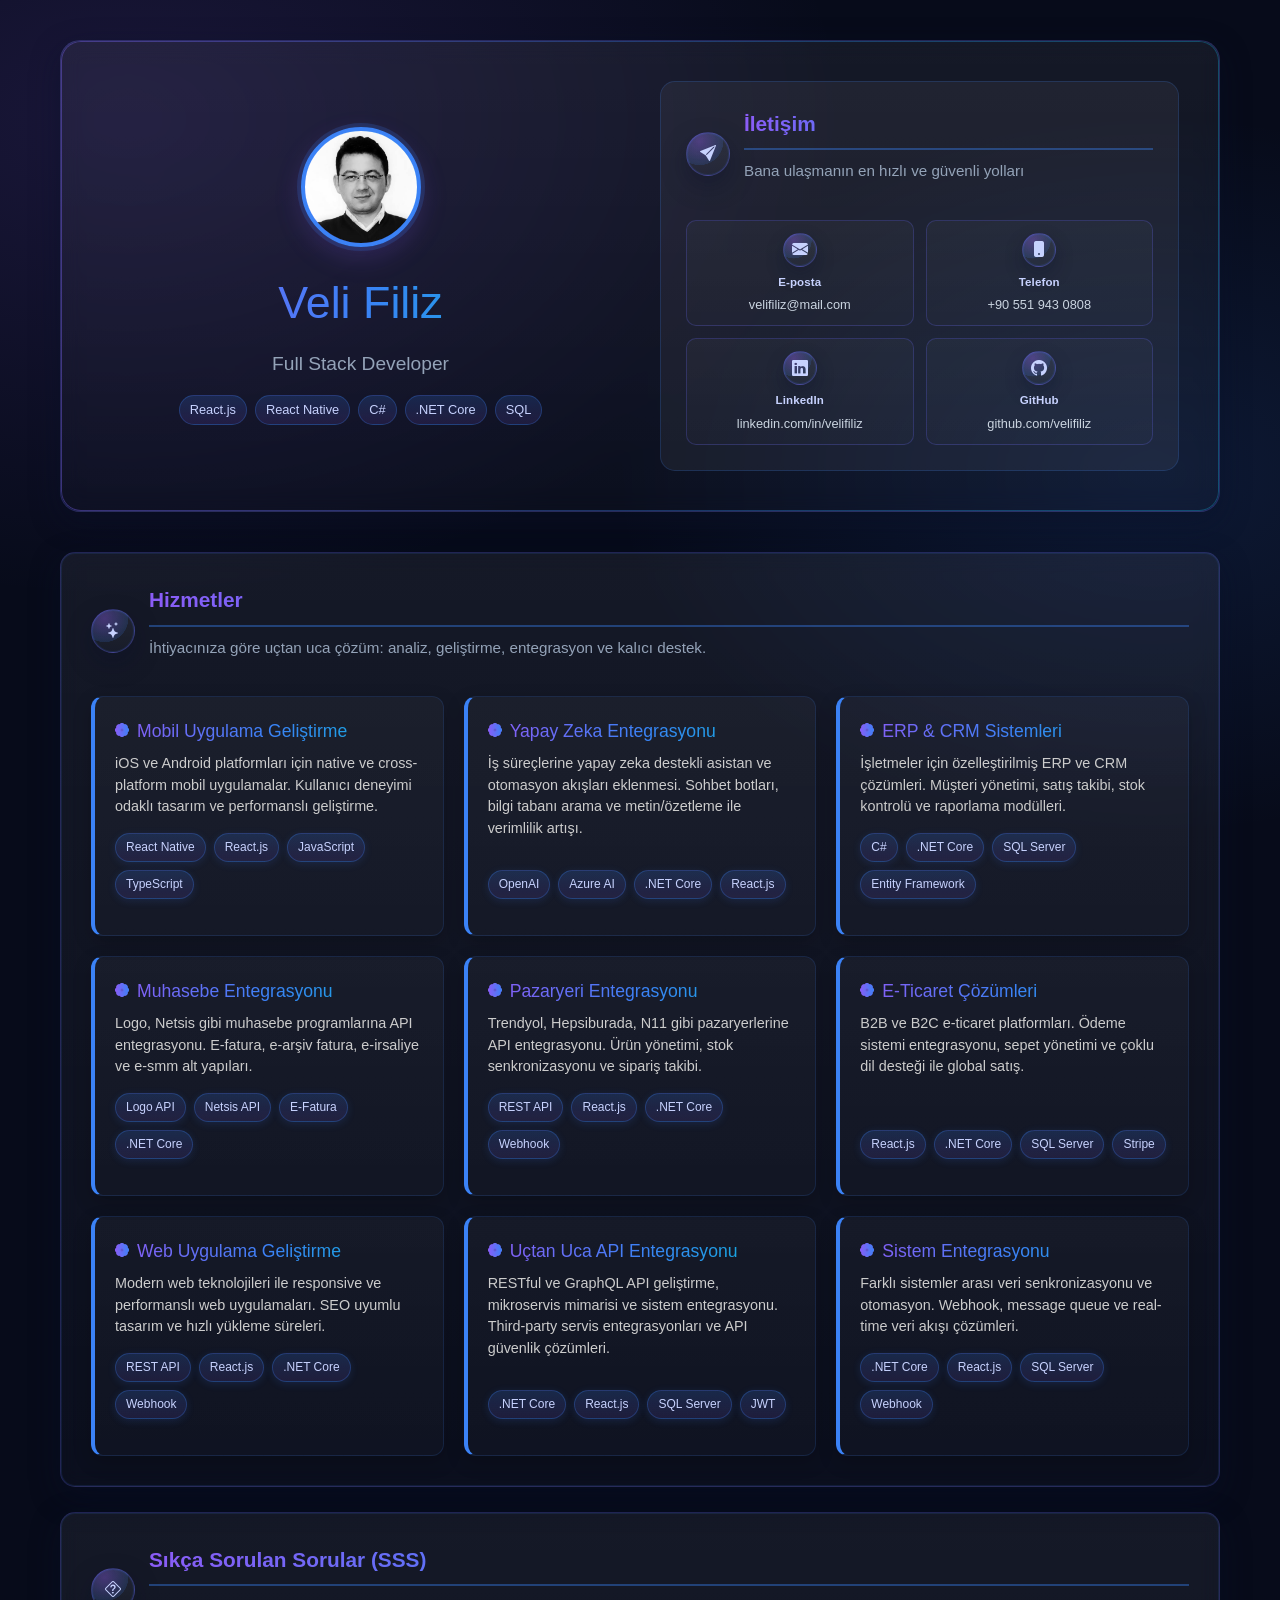
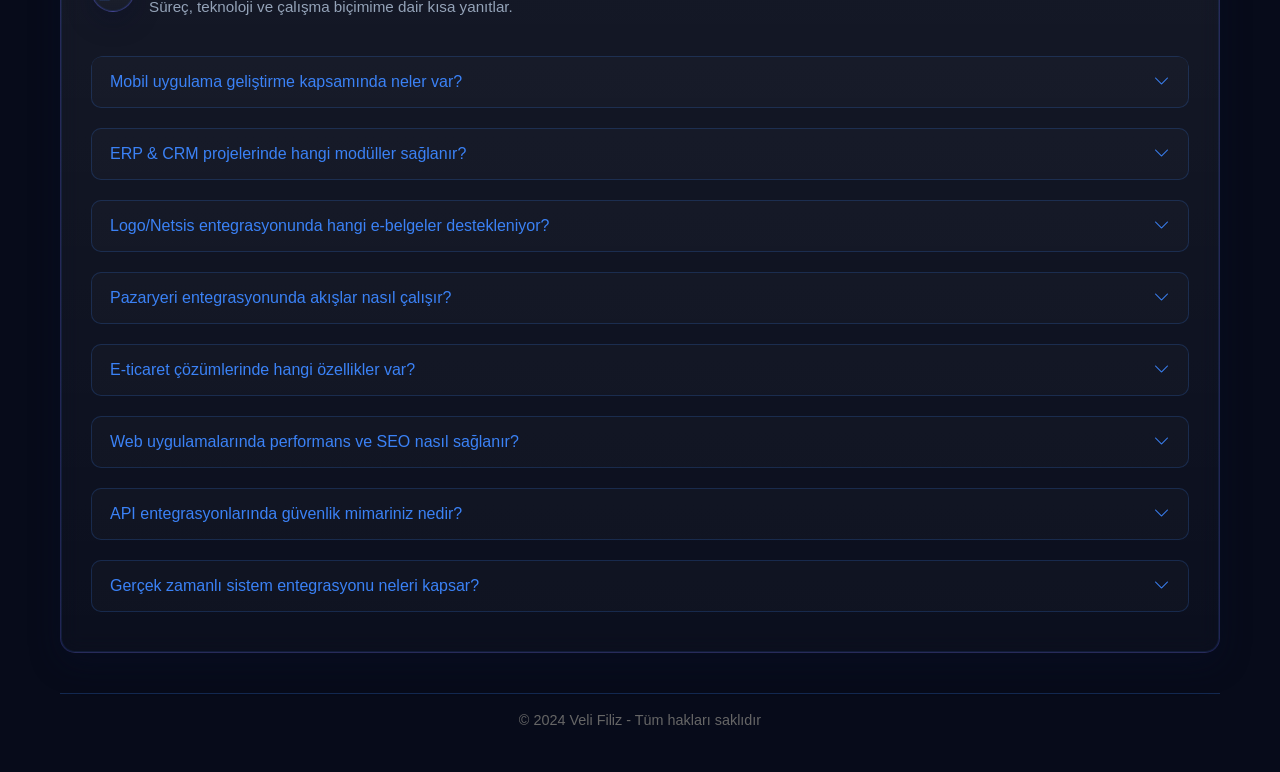
==== index.html @ b6e2bf74 "last_edit11" ====
<!DOCTYPE html>
<html lang="tr">

<head>
    <meta charset="UTF-8">
    <meta name="viewport" content="width=device-width, initial-scale=1.0">

    <!-- SEO Meta Etiketleri -->
    <title>Veli Filiz - Full Stack Developer | React.js, React Native, C#, .NET Core Uzmanı</title>
    <meta name="description"
        content="Veli Filiz - Full Stack Developer. React.js, React Native, C#, .NET Core, SQL uzmanı. Mobil uygulama, ERP/CRM sistemleri, e-ticaret ve API entegrasyonu hizmetleri. İstanbul'da profesyonel yazılım geliştirme.">
    <meta name="keywords"
        content="Full Stack Developer, React.js, React Native, C#, .NET Core, SQL, mobil uygulama geliştirme, mobil uygulama geliştirme fiyatları, iOS Android uygulama, ERP sistemleri, CRM sistemleri, e-ticaret çözümleri, B2B e-ticaret, B2C e-ticaret, API entegrasyonu, REST API geliştirme, GraphQL, mikroservis mimarisi, Entity Framework Core, SQL Server, Stripe ödeme entegrasyonu, Logo entegrasyonu, Netsis entegrasyonu, pazaryeri entegrasyonu, Trendyol entegrasyonu, Hepsiburada entegrasyonu, N11 entegrasyonu, React danışman, React geliştirici, React Native geliştirici, .NET Core geliştirici, C# yazılım geliştirme, freelance yazılımcı, yazılım uzmanı, İstanbul yazılım geliştirici, Türkiye">
    <meta name="author" content="Veli Filiz">
    <meta name="robots" content="index, follow">
    <meta name="language" content="Turkish">
    <meta name="revisit-after" content="7 days">

    <!-- Open Graph Meta Etiketleri -->
    <meta property="og:title"
        content="Veli Filiz - Full Stack Developer | React.js, React Native, C#, .NET Core Uzmanı">
    <meta property="og:description"
        content="React.js, React Native, C#, .NET Core ve SQL uzmanı Full Stack Developer. Mobil uygulama, ERP/CRM sistemleri ve e-ticaret çözümleri.">
    <meta property="og:type" content="website">
    <meta property="og:url" content="https://velifiliz.github.io">
    <meta property="og:image" content="https://velifiliz.github.io/1709276050820.jpeg">
    <meta property="og:site_name" content="Veli Filiz - Full Stack Developer">
    <meta property="og:locale" content="tr_TR">

    <!-- Twitter Card Meta Etiketleri -->
    <meta name="twitter:card" content="summary_large_image">
    <meta name="twitter:title" content="Veli Filiz - Full Stack Developer">
    <meta name="twitter:description"
        content="React.js, React Native, C#, .NET Core uzmanı. Mobil uygulama ve web geliştirme hizmetleri.">
    <meta name="twitter:image" content="https://velifiliz.github.io/1709276050820.jpeg">

    <!-- Canonical URL -->
    <link rel="canonical" href="https://velifiliz.github.io">
    <!-- Hreflang -->
    <link rel="alternate" hreflang="tr-TR" href="https://velifiliz.github.io/">
    <link rel="alternate" hreflang="x-default" href="https://velifiliz.github.io/">
    <!-- Yerel SEO Meta -->
    <meta name="geo.region" content="TR-34">
    <meta name="geo.placename" content="İstanbul">
    <meta name="geo.position" content="41.0082;28.9784">
    <meta name="ICBM" content="41.0082, 28.9784">

    <!-- Favicon -->
    <link rel="icon" type="image/x-icon" href="favicon.ico">
    <link rel="apple-touch-icon" sizes="180x180" href="apple-touch-icon.png">

    <!-- Preconnect for Performance -->
    <link rel="preconnect" href="https://cdn.jsdelivr.net">
    <link rel="dns-prefetch" href="https://cdn.jsdelivr.net">

    <!-- PWA Manifest -->
    <link rel="manifest" href="manifest.json">
    <meta name="theme-color" content="#3b82f6">

    <!-- Bootstrap Icons CDN -->
    <link rel="stylesheet" href="https://cdn.jsdelivr.net/npm/bootstrap-icons@1.11.3/font/bootstrap-icons.min.css">
    <!-- Custom CSS -->
    <link rel="stylesheet" href="styles.css">

    <!-- Structured Data / Schema Markup -->
    <script type="application/ld+json">
    {
        "@context": "https://schema.org",
        "@type": "Person",
        "name": "Veli Filiz",
        "jobTitle": "Full Stack Developer",
        "description": "React.js, React Native, C#, .NET Core ve SQL uzmanı Full Stack Developer",
        "url": "https://velifiliz.github.io",
        "image": "https://velifiliz.github.io/1709276050820.jpeg",
        "email": "velifiliz@mail.com",
        "telephone": "+905519430808",
        "address": {
            "@type": "PostalAddress",
            "addressCountry": "TR",
            "addressLocality": "İstanbul"
        },
        "sameAs": [
            "https://linkedin.com/in/velifiliz",
            "https://github.com/velifiliz"
        ],
        "knowsAbout": [
            "React.js",
            "React Native", 
            "C#",
            ".NET Core",
            "SQL",
            "Mobil Uygulama Geliştirme",
            "ERP Sistemleri",
            "CRM Sistemleri",
            "E-ticaret",
            "API Entegrasyonu"
        ],
        "worksFor": {
            "@type": "Organization",
            "name": "Freelance Full Stack Developer"
        },
        "serviceType": [
            "Mobil Uygulama Geliştirme",
            "ERP & CRM Sistemleri", 
            "E-ticaret Çözümleri",
            "API Entegrasyonu",
            "Web Uygulama Geliştirme"
        ]
    }
    </script>

    <script type="application/ld+json">
    {
        "@context": "https://schema.org",
        "@type": "OfferCatalog",
        "name": "Yazılım Geliştirme Hizmetleri",
        "itemListElement": [
            {
                "@type": "Offer",
                "itemOffered": {
                    "@type": "Service",
                    "name": "Mobil Uygulama Geliştirme",
                    "serviceType": "React Native iOS/Android",
                    "areaServed": "TR"
                }
            },
            {
                "@type": "Offer",
                "itemOffered": {
                    "@type": "Service",
                    "name": "ERP & CRM Sistemleri",
                    "serviceType": "C#, .NET Core, SQL Server, Entity Framework",
                    "areaServed": "TR"
                }
            },
            {
                "@type": "Offer",
                "itemOffered": {
                    "@type": "Service",
                    "name": "Muhasebe Programları Entegrasyonu",
                    "serviceType": "Logo, Netsis, e-Fatura/e-Arşiv/e-İrsaliye",
                    "areaServed": "TR"
                }
            },
            {
                "@type": "Offer",
                "itemOffered": {
                    "@type": "Service",
                    "name": "Pazaryeri Entegrasyonu",
                    "serviceType": "Trendyol, Hepsiburada, N11 sipariş/stok/ürün",
                    "areaServed": "TR"
                }
            },
            {
                "@type": "Offer",
                "itemOffered": {
                    "@type": "Service",
                    "name": "E-Ticaret Çözümleri",
                    "serviceType": "B2B/B2C, Stripe ödeme, çoklu dil",
                    "areaServed": "TR"
                }
            },
            {
                "@type": "Offer",
                "itemOffered": {
                    "@type": "Service",
                    "name": "Web Uygulama Geliştirme",
                    "serviceType": "React.js, SEO uyumlu, performans odaklı",
                    "areaServed": "TR"
                }
            },
            {
                "@type": "Offer",
                "itemOffered": {
                    "@type": "Service",
                    "name": "Uçtan Uca API Entegrasyonu",
                    "serviceType": "REST/GraphQL, JWT, mikroservis",
                    "areaServed": "TR"
                }
            },
            {
                "@type": "Offer",
                "itemOffered": {
                    "@type": "Service",
                    "name": "Sistem Entegrasyonu",
                    "serviceType": "Webhook, message queue, real-time",
                    "areaServed": "TR"
                }
            }
        ]
    }
    </script>

    <script type="application/ld+json">
    {
        "@context": "https://schema.org",
        "@type": "Service",
        "name": "Full Stack Development Services",
        "provider": {
            "@type": "Person",
            "name": "Veli Filiz"
        },
        "description": "React.js, React Native, C#, .NET Core ile mobil uygulama, web uygulama, ERP/CRM sistemleri ve e-ticaret çözümleri geliştirme hizmetleri",
        "areaServed": "TR",
        "serviceType": [
            "Mobil Uygulama Geliştirme",
            "ERP & CRM Sistemleri",
            "E-ticaret Çözümleri", 
            "API Entegrasyonu",
            "Web Uygulama Geliştirme"
        ]
    }
    </script>

    <script type="application/ld+json">
    {
        "@context": "https://schema.org",
        "@type": "FAQPage",
        "mainEntity": [
            {
                "@type": "Question",
                "name": "Mobil uygulama geliştirme kapsamında neler var?",
                "acceptedAnswer": {"@type": "Answer","text": "Keşif ve kullanıcı akışları, React Native ile iOS/Android geliştirme, test ve mağaza yayını, push bildirim ve offline destek, analitik ve hata izleme dahildir."}
            },
            {"@type": "Question","name": "ERP & CRM projelerinde hangi modüller sağlanır?","acceptedAnswer": {"@type": "Answer","text": "Müşteri, satış, stok, yetkilendirme ve raporlama modülleri .NET Core, C# ve SQL Server ile kurulur; mevcut veriler güvenle taşınır."}},
            {"@type": "Question","name": "Logo/Netsis entegrasyonunda hangi e-belge süreçleri desteklenir?","acceptedAnswer": {"@type": "Answer","text": "e-Fatura, e-Arşiv, e-İrsaliye ve e-SMM akışları tek/çift yönlü senkronize edilir; loglama ve hata yönetimi uygulanır."}},
            {"@type": "Question","name": "Pazaryeri entegrasyonunda akışlar nasıl çalışır?","acceptedAnswer": {"@type": "Answer","text": "Ürün, fiyat, stok ve sipariş senkronu kuruludur; webhook ve otomatik yeniden deneme ile kesintisiz akış sağlanır."}},
            {"@type": "Question","name": "E-ticaret çözümlerinde hangi özellikler sunuluyor?","acceptedAnswer": {"@type": "Answer","text": "B2B/B2C altyapı, Stripe ödeme, çoklu dil/para, kupon/sepet ve SEO uyumlu, ölçeklenebilir mimari sağlanır."}},
            {"@type": "Question","name": "Web uygulamalarında hız ve SEO nasıl optimize edilir?","acceptedAnswer": {"@type": "Answer","text": "Lazy loading, kod bölme, önbellekleme; Schema.org, hreflang, canonical ve erişilebilirlik (ARIA) uygulanır."}},
            {"@type": "Question","name": "API entegrasyonlarında güvenlik ve ölçeklenebilirlik nasıl sağlanır?","acceptedAnswer": {"@type": "Answer","text": "JWT/OAuth2, hız limitleri, versiyonlama, merkezi loglama/izleme ve mesaj kuyruğu ile güvenli, ölçeklenebilir mimari kurulur."}},
            {"@type": "Question","name": "Gerçek zamanlı sistem entegrasyonu neleri kapsar?","acceptedAnswer": {"@type": "Answer","text": "Webhook ve message queue ile olay tabanlı akış; idempotency, retry ve monitoring ile dayanıklılık sağlanır."}}
        ]
    }
    </script>

</head>

<body>
    <div class="container">
        <!-- Header - Profil ve İletişim Birleşik -->
        <header class="header" role="banner">
            <!-- Sol taraf - Profil -->
            <div class="profile-section">
                <div class="profile-img" aria-label="Veli Filiz profil fotoğrafı"></div>
                <h1>Veli Filiz</h1>
                <p class="subtitle"><span class="">Full Stack Developer</span></p>
                <div class="skills" aria-label="Teknolojiler">
                    <span class="skill-tag">React.js</span>
                    <span class="skill-tag">React Native</span>
                    <span class="skill-tag">C#</span>
                    <span class="skill-tag">.NET Core</span>
                    <span class="skill-tag">SQL</span>
                </div>
            </div>

            <!-- Sağ taraf - İletişim -->
            <div class="contact-section" id="iletisim">
                <div class="section-header">
                    <span class="section-icon" aria-hidden="true"><i class="bi bi-send-fill"></i></span>
                    <div class="section-text">
                        <h2 class="section-title">İletişim</h2>
                        <p class="section-subtitle">Bana ulaşmanın en hızlı ve güvenli yolları</p>
                    </div>
                </div>
                <div class="contact-grid">
                    <div class="contact-item">
                        <a href="mailto:velifiliz@mail.com" class="contact-link" aria-label="E-posta gönder">
                            <div class="contact-icon">
                                <i class="bi bi-envelope-fill" aria-hidden="true"></i>
                            </div>
                            <div class="contact-label">E-posta</div>
                            <div class="contact-value">velifiliz@mail.com</div>
                        </a>
                    </div>

                    <div class="contact-item">
                        <a href="tel:+905519430808" target="_blank" class="contact-link" aria-label="Telefon ara">
                            <div class="contact-icon">
                                <i class="bi bi-phone-fill" aria-hidden="true"></i>
                            </div>
                            <div class="contact-label">Telefon</div>
                            <div class="contact-value">+90 551 943 0808</div>
                        </a>
                    </div>

                    <div class="contact-item">
                        <a href="https://linkedin.com/in/velifiliz" target="_blank" rel="noopener noreferrer"
                            class="contact-link" aria-label="LinkedIn profili">
                            <div class="contact-icon">
                                <i class="bi bi-linkedin" aria-hidden="true"></i>
                            </div>
                            <div class="contact-label">LinkedIn</div>
                            <div class="contact-value">linkedin.com/in/velifiliz</div>
                        </a>
                    </div>

                    <div class="contact-item">
                        <a href="https://github.com/velifiliz" target="_blank" rel="noopener noreferrer"
                            class="contact-link" aria-label="GitHub profili">
                            <div class="contact-icon">
                                <i class="bi bi-github" aria-hidden="true"></i>
                            </div>
                            <div class="contact-label">GitHub</div>
                            <div class="contact-value">github.com/velifiliz</div>
                        </a>
                    </div>
                </div>
            </div>
        </header>

        <!-- Hizmetler -->
        <main class="projects-section" role="main">
            <div class="section-header">
                <span class="section-icon" aria-hidden="true"><i class="bi bi-stars"></i></span>
                <div class="section-text">
                    <h2 class="section-title">Hizmetler</h2>
                    <p class="section-subtitle">İhtiyacınıza göre uçtan uca çözüm: analiz, geliştirme, entegrasyon ve
                        kalıcı destek.</p>
                </div>
            </div>
            <div class="projects-grid">
                <article class="project-card" id="mobil-uygulama">
                    <h3 class="project-title">Mobil Uygulama Geliştirme</h3>
                    <p class="project-description">
                        iOS ve Android platformları için native ve cross-platform mobil uygulamalar.
                        Kullanıcı deneyimi odaklı tasarım ve performanslı geliştirme.
                    </p>
                    <div class="project-tech">
                        <span class="tech-tag">React Native</span>
                        <span class="tech-tag">React.js</span>
                        <span class="tech-tag">JavaScript</span>
                        <span class="tech-tag">TypeScript</span>
                    </div>
                </article>

                <article class="project-card" id="yapay-zeka-chatbot">
                    <h3 class="project-title">Yapay Zeka Entegrasyonu</h3>
                    <p class="project-description">
                        İş süreçlerine yapay zeka destekli asistan ve otomasyon akışları eklenmesi. Sohbet botları,
                        bilgi tabanı arama ve metin/özetleme ile verimlilik artışı.
                    </p>
                    <div class="project-tech">
                        <span class="tech-tag">OpenAI</span>
                        <span class="tech-tag">Azure AI</span>
                        <span class="tech-tag">.NET Core</span>
                        <span class="tech-tag">React.js</span>
                    </div>
                </article>

                <article class="project-card" id="erp-crm">
                    <h3 class="project-title">ERP & CRM Sistemleri</h3>
                    <p class="project-description">
                        İşletmeler için özelleştirilmiş ERP ve CRM çözümleri.
                        Müşteri yönetimi, satış takibi, stok kontrolü ve raporlama modülleri.
                    </p>
                    <div class="project-tech">
                        <span class="tech-tag">C#</span>
                        <span class="tech-tag">.NET Core</span>
                        <span class="tech-tag">SQL Server</span>
                        <span class="tech-tag">Entity Framework</span>
                    </div>
                </article>

                <article class="project-card" id="muhasebe-entegrasyon">
                    <h3 class="project-title">Muhasebe Entegrasyonu</h3>
                    <p class="project-description">
                        Logo, Netsis gibi muhasebe programlarına API entegrasyonu.
                        E-fatura, e-arşiv fatura, e-irsaliye ve e-smm alt yapıları.
                    </p>
                    <div class="project-tech">
                        <span class="tech-tag">Logo API</span>
                        <span class="tech-tag">Netsis API</span>
                        <span class="tech-tag">E-Fatura</span>
                        <span class="tech-tag">.NET Core</span>
                    </div>
                </article>

                <article class="project-card" id="pazaryeri-entegrasyon">
                    <h3 class="project-title">Pazaryeri Entegrasyonu</h3>
                    <p class="project-description">
                        Trendyol, Hepsiburada, N11 gibi pazaryerlerine API entegrasyonu.
                        Ürün yönetimi, stok senkronizasyonu ve sipariş takibi.
                    </p>
                    <div class="project-tech">
                        <span class="tech-tag">REST API</span>
                        <span class="tech-tag">React.js</span>
                        <span class="tech-tag">.NET Core</span>
                        <span class="tech-tag">Webhook</span>
                    </div>
                </article>

                <article class="project-card" id="e-ticaret">
                    <h3 class="project-title">E-Ticaret Çözümleri</h3>
                    <p class="project-description">
                        B2B ve B2C e-ticaret platformları. Ödeme sistemi entegrasyonu,
                        sepet yönetimi ve çoklu dil desteği ile global satış.
                    </p>
                    <div class="project-tech">
                        <span class="tech-tag">React.js</span>
                        <span class="tech-tag">.NET Core</span>
                        <span class="tech-tag">SQL Server</span>
                        <span class="tech-tag">Stripe</span>
                    </div>
                </article>

                <article class="project-card" id="web-uygulama">
                    <h3 class="project-title">Web Uygulama Geliştirme</h3>
                    <p class="project-description">
                        Modern web teknolojileri ile responsive ve performanslı web uygulamaları.
                        SEO uyumlu tasarım ve hızlı yükleme süreleri.
                    </p>
                    <div class="project-tech">
                        <span class="tech-tag">REST API</span>
                        <span class="tech-tag">React.js</span>
                        <span class="tech-tag">.NET Core</span>
                        <span class="tech-tag">Webhook</span>
                    </div>
                </article>

                <article class="project-card" id="api-entegrasyon">
                    <h3 class="project-title">Uçtan Uca API Entegrasyonu</h3>
                    <p class="project-description">
                        RESTful ve GraphQL API geliştirme, mikroservis mimarisi ve sistem entegrasyonu.
                        Third-party servis entegrasyonları ve API güvenlik çözümleri.
                    </p>
                    <div class="project-tech">
                        <span class="tech-tag">.NET Core</span>
                        <span class="tech-tag">React.js</span>
                        <span class="tech-tag">SQL Server</span>
                        <span class="tech-tag">JWT</span>
                    </div>
                </article>

                <article class="project-card" id="sistem-entegrasyon">
                    <h3 class="project-title">Sistem Entegrasyonu</h3>
                    <p class="project-description">
                        Farklı sistemler arası veri senkronizasyonu ve otomasyon.
                        Webhook, message queue ve real-time veri akışı çözümleri.
                    </p>
                    <div class="project-tech">
                        <span class="tech-tag">.NET Core</span>
                        <span class="tech-tag">React.js</span>
                        <span class="tech-tag">SQL Server</span>
                        <span class="tech-tag">Webhook</span>
                    </div>
                </article>
            </div>
        </main>

        <!-- SSS Bölümü (SEO için içerik zenginleştirme) -->
        <section class="projects-section" aria-labelledby="sss-baslik" style="margin-top: 25px;">
            <div class="section-header">
                <span class="section-icon" aria-hidden="true"><i class="bi bi-question-diamond"></i></span>
                <div class="section-text">
                    <h2 id="sss-baslik" class="section-title">Sıkça Sorulan Sorular (SSS)</h2>
                    <p class="section-subtitle">Süreç, teknoloji ve çalışma biçimime dair kısa yanıtlar.</p>
                </div>
            </div>
            <div class="accordion">
                <div class="accordion-item">
                    <button class="accordion-header" aria-expanded="false">
                        <span>Mobil uygulama geliştirme kapsamında neler var?</span>
                        <i class="bi bi-chevron-down accordion-icon"></i>
                    </button>
                    <div class="accordion-content">
                        <p>Keşif, kullanıcı akışları ve ekran taslakları; React Native ile iOS/Android geliştirme; test
                            ve mağaza yayını (App Store/Google Play) desteği; push bildirim, offline senaryolar,
                            analitik ve hata izleme dahildir. Ortalama süre 4-12 haftadır.</p>
                        <ul>
                            <li>Push bildirim (FCM/APNS) ve derin link</li>
                            <li>Offline cache ve yeniden deneme</li>
                            <li>Crash ve analitik entegrasyonu</li>
                            <li>CI ile test ve sürümleme</li>
                        </ul>
                    </div>
                </div>
                <div class="accordion-item">
                    <button class="accordion-header" aria-expanded="false">
                        <span>ERP & CRM projelerinde hangi modüller sağlanır?</span>
                        <i class="bi bi-chevron-down accordion-icon"></i>
                    </button>
                    <div class="accordion-content">
                        <p>Müşteri, satış, stok, yetkilendirme ve raporlama modülleri .NET Core, C# ve SQL Server ile
                            kurulur; Entity Framework ile güvenli veri modeli oluşturulur.</p>
                        <ul>
                            <li>Rol tabanlı yetkilendirme</li>
                            <li>Excel/SQL veri migrasyonu</li>
                            <li>Özel raporlar ve dashboard</li>
                        </ul>
                    </div>
                </div>
                <div class="accordion-item">
                    <button class="accordion-header" aria-expanded="false">
                        <span>Logo/Netsis entegrasyonunda hangi e-belgeler destekleniyor?</span>
                        <i class="bi bi-chevron-down accordion-icon"></i>
                    </button>
                    <div class="accordion-content">
                        <p>e-Fatura, e-Arşiv, e-İrsaliye, e-SMM akışları tek/çift yönlü senkronize edilir; hata yönetimi
                            ve loglama ile güvenli entegrasyon sağlanır.</p>
                        <ul>
                            <li>Veri eşleştirme ve doğrulama</li>
                            <li>İkili yönlü senkronizasyon</li>
                            <li>Hata loglama ve uyarılar</li>
                        </ul>
                    </div>
                </div>
                <div class="accordion-item">
                    <button class="accordion-header" aria-expanded="false">
                        <span>Pazaryeri entegrasyonunda akışlar nasıl çalışır?</span>
                        <i class="bi bi-chevron-down accordion-icon"></i>
                    </button>
                    <div class="accordion-content">
                        <p>Trendyol, Hepsiburada, N11 için ürün, fiyat, stok ve sipariş akışları webhook ve otomatik
                            yeniden deneme ile kesintisiz işler.</p>
                        <ul>
                            <li>Ürün/fiyat/stok senkronu</li>
                            <li>Sipariş ve iade yönetimi</li>
                            <li>Hata yönetimi ve retry stratejileri</li>
                        </ul>
                    </div>
                </div>
                <div class="accordion-item">
                    <button class="accordion-header" aria-expanded="false">
                        <span>E-ticaret çözümlerinde hangi özellikler var?</span>
                        <i class="bi bi-chevron-down accordion-icon"></i>
                    </button>
                    <div class="accordion-content">
                        <p>B2B/B2C altyapı, Stripe ödeme, çoklu dil/para, kupon/sepet ve SEO uyumlu, hızlı ve
                            ölçeklenebilir mimari.</p>
                        <ul>
                            <li>Çoklu dil ve çoklu para birimi</li>
                            <li>Kupon, kampanya, sepet kuralları</li>
                            <li>Core Web Vitals odaklı hız</li>
                        </ul>
                    </div>
                </div>
                <div class="accordion-item">
                    <button class="accordion-header" aria-expanded="false">
                        <span>Web uygulamalarında performans ve SEO nasıl sağlanır?</span>
                        <i class="bi bi-chevron-down accordion-icon"></i>
                    </button>
                    <div class="accordion-content">
                        <p>Lazy loading, kod bölme, önbellekleme; Schema.org ve erişilebilirlik (ARIA) ile güçlü teknik
                            SEO uygulanır.</p>
                        <ul>
                            <li>Önbellek ve CDN stratejileri</li>
                            <li>Schema, hreflang, canonical</li>
                            <li>Erişilebilirlik ve semantik HTML</li>
                        </ul>
                    </div>
                </div>
                <div class="accordion-item">
                    <button class="accordion-header" aria-expanded="false">
                        <span>API entegrasyonlarında güvenlik mimariniz nedir?</span>
                        <i class="bi bi-chevron-down accordion-icon"></i>
                    </button>
                    <div class="accordion-content">
                        <p>JWT/OAuth2, hız limitleri, sürümleme, merkezi izleme ve loglama ile güvenli/ölçeklenebilir
                            API'ler geliştirilir.</p>
                        <ul>
                            <li>JWT, OAuth2, anahtar yönetimi</li>
                            <li>Rate limit ve throttling</li>
                            <li>Versiyonlama ve sözleşme testleri</li>
                        </ul>
                    </div>
                </div>
                <div class="accordion-item">
                    <button class="accordion-header" aria-expanded="false">
                        <span>Gerçek zamanlı sistem entegrasyonu neleri kapsar?</span>
                        <i class="bi bi-chevron-down accordion-icon"></i>
                    </button>
                    <div class="accordion-content">
                        <p>Webhook ve message queue ile olay tabanlı akış; idempotency, retry ve monitoring ile
                            dayanıklılık sağlanır.</p>
                        <ul>
                            <li>Webhook imzalama ve doğrulama</li>
                            <li>Mesaj kuyruğu ve tekrar deneme</li>
                            <li>Alarm ve merkezi izleme</li>
                        </ul>
                    </div>
                </div>
            </div>
        </section>

        <!-- Footer -->
        <footer class="footer" role="contentinfo">
            <p>© 2024 Veli Filiz - Tüm hakları saklıdır</p>
        </footer>
    </div>



    <!-- Google Analytics veya Google Tag Manager kodu buraya eklenebilir -->
    <script>
        // Sayfa yükleme performansını artırmak için lazy loading
        document.addEventListener('DOMContentLoaded', function () {
            // Resimler için lazy loading
            const images = document.querySelectorAll('img');
            if ('IntersectionObserver' in window) {
                const imageObserver = new IntersectionObserver((entries, observer) => {
                    entries.forEach(entry => {
                        if (entry.isIntersecting) {
                            const img = entry.target;
                            img.src = img.dataset.src;
                            img.classList.remove('lazy');
                            imageObserver.unobserve(img);
                        }
                    });
                });

                images.forEach(img => imageObserver.observe(img));
            }
        });
    </script>
    <script>
        // Accordion aç/kapa
        document.addEventListener('click', function (e) {
            const header = e.target.closest('.accordion-header');
            if (!header) return;
            const item = header.parentElement;
            item.classList.toggle('active');
            const expanded = item.classList.contains('active');
            header.setAttribute('aria-expanded', expanded ? 'true' : 'false');
        });
    </script>
</body>

</html>
---- styles.css ----
* {
    margin: 0;
    padding: 0;
    box-sizing: border-box;
}

body {
    font-family: 'Segoe UI', Tahoma, Geneva, Verdana, sans-serif;
    line-height: 1.6;
    color: #ffffff;
    background: #000000;
    min-height: 100vh;
}

.container {
    max-width: 1200px;
    margin: 0 auto;
    padding: 40px 20px;
    min-height: 100vh;
    display: flex;
    flex-direction: column;
    justify-content: center;
}

/* Header Bölümü - Profil ve İletişim Birleşik */
.header {
    margin-bottom: 40px;
    padding: 40px;
    background: linear-gradient(135deg, rgba(59, 130, 246, 0.15), rgba(37, 99, 235, 0.15));
    border-radius: 20px;
    border: 1px solid rgba(59, 130, 246, 0.3);
    display: grid;
    grid-template-columns: 1fr 1fr;
    gap: 40px;
    align-items: center;
}

/* Sol taraf - Profil */
.profile-section {
    text-align: center;
}

.profile-img {
    width: 120px;
    height: 120px;
    border-radius: 50%;
    border: 4px solid #3b82f6;
    margin: 0 auto 20px;
    background-image: url('1709276050820.jpeg');
    background-size: cover;
    background-position: center;
    background-repeat: no-repeat;
    display: flex;
    align-items: center;
    justify-content: center;
    position: relative;
    overflow: hidden;
}

.profile-img::before {
    content: '';
    position: absolute;
    top: 0;
    left: 0;
    right: 0;
    bottom: 0;
    background: linear-gradient(45deg, rgba(59, 130, 246, 0.3), rgba(37, 99, 235, 0.3));
    opacity: 0;
    transition: opacity 0.3s ease;
}

.profile-img:hover::before {
    opacity: 1;
}

h1 {
    font-size: 2.8rem;
    margin-bottom: 10px;
    color: #3b82f6;
    font-weight: 300;
}

.subtitle {
    font-size: 1.2rem;
    color: #666;
    margin-bottom: 15px;
}

.skills {
    display: flex;
    flex-wrap: wrap;
    gap: 8px;
    justify-content: center;
    margin-top: 6px;
}

/* Rol rozeti */
.role-badge {
    display: inline-flex;
    align-items: center;
    gap: 6px;
    padding: 6px 10px;
    border-radius: 999px;
    font-size: 0.9rem;
    color: #e0e7ff;
    background: radial-gradient(80% 80% at 30% 20%, rgba(139, 92, 246, .35), rgba(59, 130, 246, .15) 70%, transparent 71%), linear-gradient(180deg, rgba(255, 255, 255, .06), rgba(255, 255, 255, .02));
    border: 1px solid rgba(99, 102, 241, .35);
    box-shadow: 0 8px 22px rgba(8, 15, 40, 0.28), 0 0 0 1px rgba(59, 130, 246, .12) inset;
}

/* Yetenek etiketleri */
.skill-tag {
    background: linear-gradient(180deg, rgba(59, 130, 246, 0.18), rgba(139, 92, 246, 0.12));
    color: #c7d2fe;
    border: 1px solid rgba(59, 130, 246, 0.28);
    padding: 4px 10px;
    border-radius: 999px;
    font-size: 0.8rem;
    transition: transform 0.2s ease, box-shadow 0.2s ease;
}

.skill-tag:hover {
    transform: translateY(-1px);
    box-shadow: 0 6px 14px rgba(59, 130, 246, 0.18);
}

/* Profil görseline hafif float animasyonu */
.profile-img {
    animation: floatY 6s ease-in-out infinite alternate;
}

@keyframes floatY {
    from {
        transform: translateY(0);
    }

    to {
        transform: translateY(-6px);
    }
}

/* Sağ taraf - İletişim */
.contact-section {
    background: rgba(255, 255, 255, 0.05);
    padding: 25px;
    border-radius: 15px;
    border: 1px solid rgba(59, 130, 246, 0.2);
}

.section-title {
    color: #3b82f6;
    font-size: 1.3rem;
    margin-bottom: 15px;
    padding-bottom: 8px;
    border-bottom: 2px solid rgba(59, 130, 246, 0.4);
    display: flex;
    align-items: center;
}

.section-title::before {
    content: '\F4BB';
    font-family: 'bootstrap-icons';
    margin-right: 8px;
    color: #2563eb;
}

/* Hizmetler alt-başlık açıklaması */
.section-subtitle {
    color: #94a3b8;
    margin-top: -6px;
    margin-bottom: 18px;
    font-size: 0.95rem;
}

/* Bölüm başlığı sarmalayıcı */
.section-header {
    display: grid;
    grid-template-columns: auto 1fr;
    gap: 14px;
    align-items: center;
    margin-bottom: 18px;
}

.section-icon {
    width: 44px;
    height: 44px;
    border-radius: 50%;
    display: inline-flex;
    align-items: center;
    justify-content: center;
    background: radial-gradient(80% 80% at 30% 20%, rgba(139, 92, 246, .35), rgba(59, 130, 246, .15) 70%, transparent 71%), linear-gradient(180deg, rgba(255, 255, 255, .06), rgba(255, 255, 255, .02));
    border: 1px solid rgba(99, 102, 241, .35);
    box-shadow: 0 10px 24px rgba(8, 15, 40, 0.35), 0 0 0 1px rgba(59, 130, 246, .12) inset;
    color: #c7d2fe;
}

.section-text {
    display: flex;
    flex-direction: column;
}

/* Bu sarmalayıcı içinde, eski başlık ikonunu gizle */
.section-header .section-title::before {
    display: none;
    content: none;
}

.contact-grid {
    display: grid;
    grid-template-columns: repeat(2, 1fr);
    gap: 12px;
}

.contact-item {
    text-align: center;
    padding: 12px 12px 10px 12px;
    background: linear-gradient(180deg, rgba(255, 255, 255, 0.03), rgba(255, 255, 255, 0.015));
    border-radius: 10px;
    border: 1px solid rgba(99, 102, 241, 0.25);
    transition: all 0.3s ease;
    min-height: 92px;
}

.contact-item:hover {
    background: rgba(59, 130, 246, 0.08);
    border-color: rgba(139, 92, 246, 0.45);
    transform: translateY(-2px);
    box-shadow: 0 8px 22px rgba(59, 130, 246, 0.18);
}

.contact-icon {
    font-size: 1rem;
    margin-bottom: 6px;
    display: inline-flex;
    align-items: center;
    justify-content: center;
    width: 34px;
    height: 34px;
    border-radius: 50%;
    background: radial-gradient(80% 80% at 30% 20%, rgba(139, 92, 246, .35), rgba(59, 130, 246, .15) 70%, transparent 71%), linear-gradient(180deg, rgba(255, 255, 255, .06), rgba(255, 255, 255, .02));
    border: 1px solid rgba(99, 102, 241, .35);
    box-shadow: 0 8px 18px rgba(8, 15, 40, 0.28), 0 0 0 1px rgba(59, 130, 246, .12) inset;
    color: #c7d2fe;
}

.contact-label {
    color: #c7d2fe;
    font-size: 0.72rem;
    font-weight: 600;
    letter-spacing: .01em;
    margin-bottom: 4px;
}

.contact-value {
    color: #cbd5e1;
    font-size: 0.8rem;
}

.contact-link {
    text-decoration: none;
    color: inherit;
    display: block;
    transition: all 0.3s ease;
}

.contact-link:hover {
    text-decoration: none;
    color: inherit;
}

/* Projeler Bölümü */
.projects-section {
    background: rgba(255, 255, 255, 0.03);
    padding: 30px;
    border-radius: 15px;
    border: 1px solid rgba(59, 130, 246, 0.3);
}

/* Accordion (SSS) */
.accordion {
    border-radius: 12px;
    overflow: hidden;
}

.accordion-item {
    background: rgba(255, 255, 255, 0.02);
    border: 1px solid rgba(59, 130, 246, 0.2);
    border-radius: 10px;
}

.accordion-header {
    width: 100%;
    text-align: left;
    background: transparent;
    color: #3b82f6;
    padding: 14px 16px;
    font-size: 1rem;
    border: none;
    display: flex;
    justify-content: space-between;
    align-items: center;
    cursor: pointer;
}

.accordion-header:hover {
    background: rgba(59, 130, 246, 0.05);
}

.accordion-content {
    display: none;
    padding: 0 16px 16px 16px;
    color: #ccc;
    font-size: 0.95rem;
    line-height: 1.6;
}

.accordion-item.active .accordion-content {
    display: block;
}

.accordion-icon {
    transition: transform 0.2s ease;
}

.accordion-item.active .accordion-icon {
    transform: rotate(180deg);
}

.projects-grid {
    display: grid;
    gap: 20px;
}

.project-card {
    background: rgba(255, 255, 255, 0.02);
    padding: 20px;
    border-radius: 12px;
    border-left: 4px solid #3b82f6;
    transition: all 0.3s ease;
}

.project-card:hover {
    background: rgba(59, 130, 246, 0.05);
    transform: translateX(5px);
    border-left-color: #2563eb;
    box-shadow: 0 5px 15px rgba(59, 130, 246, 0.1);
}

.project-title {
    color: #3b82f6;
    font-size: 1.1rem;
    margin-bottom: 8px;
    font-weight: 500;
    display: flex;
    align-items: center;
}

.project-title::before {
    content: '\F4BB';
    font-family: 'bootstrap-icons';
    margin-right: 8px;
    color: #2563eb;
    font-size: 0.9rem;
}

.project-description {
    color: #ccc;
    font-size: 0.9rem;
    margin-bottom: 12px;
    line-height: 1.5;
}

.project-tech {
    display: flex;
    gap: 8px;
    flex-wrap: wrap;
}

.tech-tag {
    background: rgba(59, 130, 246, 0.15);
    color: #3b82f6;
    padding: 4px 10px;
    border-radius: 15px;
    font-size: 0.75rem;
    border: 1px solid rgba(59, 130, 246, 0.3);
    transition: all 0.3s ease;
}

.tech-tag:hover {
    background: rgba(59, 130, 246, 0.25);
    transform: scale(1.05);
}

/* Alt Bölüm */
.footer {
    text-align: center;
    padding-top: 15px;
    color: #666;
    font-size: 0.9rem;
    margin-top: 40px;
}

/* Responsive */
@media (max-width: 768px) {
    .container {
        padding: 20px 15px;
    }

    .header {
        grid-template-columns: 1fr;
        gap: 25px;
        padding: 30px 20px;
        margin-bottom: 30px;
    }

    h1 {
        font-size: 2.2rem;
    }

    .profile-img {
        width: 100px;
        height: 100px;
    }

    .contact-section {
        padding: 20px;
    }

    .contact-grid {
        grid-template-columns: repeat(2, 1fr);
        gap: 10px;
    }

    .projects-section {
        padding: 25px 20px;
    }
}

@media (max-width: 480px) {
    .contact-grid {
        grid-template-columns: 1fr;
        gap: 8px;
    }

    /* Mobil: başlık daha minimal */
    .section-header {
        grid-template-columns: 1fr;
        gap: 8px;
    }

    .section-icon {
        width: 30px;
        height: 30px;
        box-shadow: none;
        border: 1px solid rgba(99, 102, 241, .25);
        background: rgba(255, 255, 255, .04);
    }

    .section-text {
        align-items: flex-start;
    }

    .section-subtitle {
        display: none;
    }

    /* Mobil: iletişim kartları daha sade */
    .contact-section {
        padding: 16px;
        border-radius: 12px;
    }

    .contact-item {
        padding: 10px 10px 8px 10px;
        min-height: 70px;
        border-radius: 8px;
        background: rgba(255, 255, 255, 0.02);
        box-shadow: none;
        border: 1px solid rgba(99, 102, 241, 0.2);
    }

    .contact-icon {
        width: 30px;
        height: 30px;
        font-size: .95rem;
        margin-bottom: 6px;
    }

    .contact-label {
        font-size: 0.7rem;
        margin-bottom: 2px;
    }

    .contact-value {
        font-size: 0.75rem;
    }
}

/* Hover efektleri */
.projects-section:hover {
    border-color: rgba(59, 130, 246, 0.5);
    box-shadow: 0 10px 30px rgba(59, 130, 246, 0.15);
}

/* Accordion spacing tweaks */
.accordion {
    display: grid;
    gap: 10px;
}

.accordion-item {
    margin-bottom: 10px;
}

.accordion-header {
    padding: 16px 18px;
}

.accordion-content {
    padding: 12px 18px 18px 18px;
}

.accordion-content p {
    margin: 8px 0 12px 0;
}

.accordion-content ul {
    margin: 0 0 10px 0;
    padding-left: 18px;
}

.accordion-content li {
    margin: 6px 0;
}

/* ——— Uzay teması: renk ve arka plan iyileştirmeleri ——— */
:root {
    --space-bg: #070b1a;
    --space-accent-1: #8b5cf6;
    /* mor */
    --space-accent-2: #3b82f6;
    /* mavi */
    --space-accent-3: #06b6d4;
    /* camgöbeği */
    --space-muted: #94a3b8;
    /* soluk metin */
}

/* Arka plan: nebula + katmanlı yıldız alanı */
body {
    background:
        radial-gradient(1200px 800px at 10% 5%, rgba(139, 92, 246, 0.14), transparent 60%),
        radial-gradient(900px 600px at 90% 20%, rgba(59, 130, 246, 0.12), transparent 60%),
        radial-gradient(800px 700px at 50% 120%, rgba(6, 182, 212, 0.10), transparent 60%),
        var(--space-bg);
    color: #ffffff;
    -webkit-font-smoothing: antialiased;
    -moz-osx-font-smoothing: grayscale;
    scroll-behavior: smooth;
}

/* Yıldız katmanları (sabit, saydam, hafif animasyon) */
body::before {
    content: '';
    position: fixed;
    inset: 0;
    z-index: -1;
    pointer-events: none;
    /* dağınık parlak noktalar */
    background:
        radial-gradient(2px 2px at 12% 20%, rgba(255, 255, 255, 0.8) 50%, transparent 51%),
        radial-gradient(1.5px 1.5px at 28% 78%, rgba(255, 255, 255, 0.6) 50%, transparent 51%),
        radial-gradient(1.5px 1.5px at 72% 38%, rgba(255, 255, 255, 0.7) 50%, transparent 51%),
        radial-gradient(1px 1px at 86% 64%, rgba(255, 255, 255, 0.5) 50%, transparent 51%),
        radial-gradient(1.5px 1.5px at 44% 14%, rgba(255, 255, 255, 0.7) 50%, transparent 51%),
        radial-gradient(1px 1px at 7% 60%, rgba(255, 255, 255, 0.5) 50%, transparent 51%),
        radial-gradient(1.5px 1.5px at 93% 8%, rgba(255, 255, 255, 0.6) 50%, transparent 51%),
        radial-gradient(1px 1px at 60% 90%, rgba(255, 255, 255, 0.55) 50%, transparent 51%),
        radial-gradient(1.5px 1.5px at 18% 42%, rgba(255, 255, 255, 0.65) 50%, transparent 51%),
        radial-gradient(1px 1px at 37% 87%, rgba(255, 255, 255, 0.55) 50%, transparent 51%),
        radial-gradient(1.5px 1.5px at 80% 82%, rgba(255, 255, 255, 0.65) 50%, transparent 51%),
        radial-gradient(1px 1px at 50% 50%, rgba(255, 255, 255, 0.6) 50%, transparent 51%);
    background-repeat: no-repeat;
    opacity: 0.8;
    animation: space-drift 120s linear infinite;
}

/* ince yıldız tozu (tekrarlı minik noktalar, hafif parıltı) */
body::after {
    content: '';
    position: fixed;
    inset: 0;
    z-index: -1;
    pointer-events: none;
    background:
        radial-gradient(1px 1px at 1px 1px, rgba(255, 255, 255, 0.20) 50%, transparent 51%) 0 0/52px 52px repeat,
        radial-gradient(1px 1px at 1px 1px, rgba(255, 255, 255, 0.12) 50%, transparent 51%) 26px 26px/64px 64px repeat;
    animation: twinkle 6s ease-in-out infinite alternate;
    opacity: 0.6;
}

@keyframes space-drift {
    0% {
        transform: translateY(0);
    }

    100% {
        transform: translateY(-30px);
    }
}

@keyframes twinkle {
    0% {
        opacity: 0.35;
    }

    100% {
        opacity: 0.75;
    }
}

/* Başlıklara kozmik gradyan */
h1,
.section-title,
.project-title {
    background-image: linear-gradient(90deg, var(--space-accent-1), var(--space-accent-2), var(--space-accent-3));
    -webkit-background-clip: text;
    background-clip: text;
    color: transparent;
}

/* Alt başlıklar daha okunur */
.subtitle {
    color: var(--space-muted);
}

/* Cam efekti ve kontur parıltısı */
.header,
.projects-section {
    background: linear-gradient(180deg, rgba(255, 255, 255, 0.06), rgba(255, 255, 255, 0.02));
    border: 1px solid rgba(99, 102, 241, 0.25);
    -webkit-backdrop-filter: blur(10px);
    backdrop-filter: blur(10px);
    box-shadow: 0 10px 30px rgba(8, 15, 40, 0.45), 0 0 0 1px rgba(59, 130, 246, 0.12) inset;
}

/* Header çevresine zarif gradyan çerçeve */
.header {
    position: relative;
}

.header::after {
    content: '';
    position: absolute;
    inset: 0;
    border-radius: 20px;
    padding: 1px;
    background: linear-gradient(90deg, rgba(139, 92, 246, 0.55), rgba(59, 130, 246, 0.4), rgba(6, 182, 212, 0.45));
    -webkit-mask: linear-gradient(#000 0 0) content-box, linear-gradient(#000 0 0);
    mask: linear-gradient(#000 0 0) content-box, linear-gradient(#000 0 0);
    -webkit-mask-composite: xor;
    mask-composite: exclude;
    pointer-events: none;
    opacity: 0.6;
}

/* Proje ızgarası daha esnek kolona uyum sağlar */
.projects-grid {
    grid-template-columns: repeat(auto-fit, minmax(260px, 1fr));
    align-items: stretch;
}

/* Kart yüzeyi ve hover ışıması */
.project-card {
    background: linear-gradient(180deg, rgba(255, 255, 255, 0.035), rgba(255, 255, 255, 0.02));
    border: 1px solid rgba(59, 130, 246, 0.15);
    border-left: 4px solid var(--space-accent-2);
    box-shadow: 0 6px 18px rgba(0, 0, 0, 0.22);
}

.project-card:hover {
    transform: translateY(-2px);
    box-shadow: 0 14px 32px rgba(0, 0, 0, 0.28), 0 0 18px rgba(59, 130, 246, 0.25);
    border-left-color: var(--space-accent-1);
}

/* Kart altında kozmik çizgi */
.project-card {
    position: relative;
}

.project-card::after {
    content: '';
    display: block;
    height: 2px;
    margin-top: 14px;
    background: linear-gradient(90deg, rgba(139, 92, 246, 0.45), rgba(59, 130, 246, 0.0));
    border-radius: 2px;
    transform-origin: left;
    transform: scaleX(0);
    transition: transform 0.25s ease;
}

.project-card:hover::after {
    transform: scaleX(1);
}

/* Etiketler: yumuşak parlama */
.tech-tag {
    background: linear-gradient(180deg, rgba(59, 130, 246, 0.18), rgba(139, 92, 246, 0.12));
    color: #c7d2fe;
    border: 1px solid rgba(59, 130, 246, 0.28);
    box-shadow: 0 2px 8px rgba(59, 130, 246, 0.14);
}

/* Profil görseline mor-mavi ışıma halkası */
.profile-img {
    box-shadow: 0 0 0 4px rgba(59, 130, 246, 0.18), 0 10px 28px rgba(139, 92, 246, 0.20);
    position: relative;
}

.profile-img::after {
    content: '';
    position: absolute;
    inset: -3px;
    border-radius: 50%;
    padding: 3px;
    background: linear-gradient(45deg, rgba(139, 92, 246, 0.75), rgba(59, 130, 246, 0.55), rgba(6, 182, 212, 0.6));
    -webkit-mask: linear-gradient(#000 0 0) content-box, linear-gradient(#000 0 0);
    mask: linear-gradient(#000 0 0) content-box, linear-gradient(#000 0 0);
    -webkit-mask-composite: xor;
    mask-composite: exclude;
    opacity: 0.75;
    pointer-events: none;
}

/* Hizmet kartları: eşit yükseklik, daha iyi hiyerarşi */
.project-card {
    display: flex;
    flex-direction: column;
    min-height: 240px;
}

.project-description {
    flex-grow: 1;
}

.project-tech {
    margin-top: auto;
}

/* Başlık ikonu için kozmik gradyan */
.project-title::before {
    background-image: linear-gradient(90deg, var(--space-accent-1), var(--space-accent-2));
    -webkit-background-clip: text;
    background-clip: text;
    color: transparent;
}

/* İletişim öğelerinde klavye odağı ve hover zenginleştirme */
.contact-item:hover,
.contact-item:focus-within {
    border-color: rgba(139, 92, 246, 0.55);
    box-shadow: 0 8px 20px rgba(59, 130, 246, 0.2);
}

/* Akordeon geçişleri daha akıcı (görünürlük/yerleşim korunur) */
.accordion-content {
    display: block;
    max-height: 0;
    overflow: hidden;
    opacity: 0;
    padding: 0 18px;
    transition: max-height 0.25s ease, opacity 0.25s ease, padding 0.2s ease;
}

.accordion-item.active .accordion-content {
    opacity: 1;
    max-height: 500px;
    /* içerik uzunluğuna göre ayarlanabilir */
    padding: 12px 18px 18px 18px;
}

/* Footer çizgisi ve ayrım */
.footer {
    border-top: 1px solid rgba(59, 130, 246, 0.25);
}
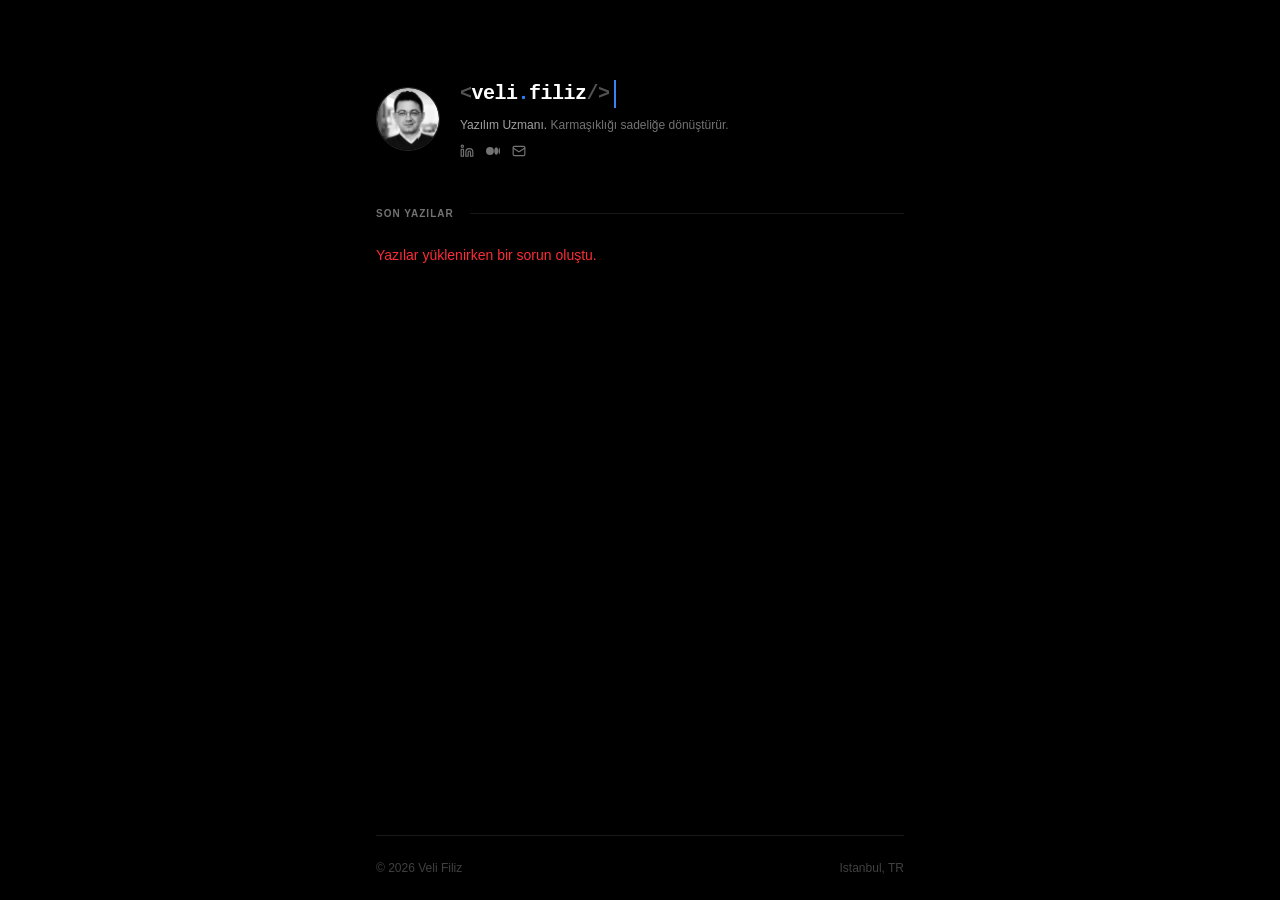
==== commit 2931452b: "etet ertet" ====
--- a/index.html
+++ b/index.html
@@ -1,628 +1,18 @@
-<!DOCTYPE html>
-<html lang="tr">
-
-<head>
-    <meta charset="UTF-8">
-    <meta name="viewport" content="width=device-width, initial-scale=1.0">
-
-    <!-- SEO Meta Etiketleri -->
-    <title>Veli Filiz - Full Stack Developer | React.js, React Native, C#, .NET Core Uzmanı</title>
-    <meta name="description"
-        content="Veli Filiz - Full Stack Developer. React.js, React Native, C#, .NET Core, SQL uzmanı. Mobil uygulama, ERP/CRM sistemleri, e-ticaret ve API entegrasyonu hizmetleri. İstanbul'da profesyonel yazılım geliştirme.">
-    <meta name="keywords"
-        content="Full Stack Developer, React.js, React Native, C#, .NET Core, SQL, mobil uygulama geliştirme, mobil uygulama geliştirme fiyatları, iOS Android uygulama, ERP sistemleri, CRM sistemleri, e-ticaret çözümleri, B2B e-ticaret, B2C e-ticaret, API entegrasyonu, REST API geliştirme, GraphQL, mikroservis mimarisi, Entity Framework Core, SQL Server, Stripe ödeme entegrasyonu, Logo entegrasyonu, Netsis entegrasyonu, pazaryeri entegrasyonu, Trendyol entegrasyonu, Hepsiburada entegrasyonu, N11 entegrasyonu, React danışman, React geliştirici, React Native geliştirici, .NET Core geliştirici, C# yazılım geliştirme, freelance yazılımcı, yazılım uzmanı, İstanbul yazılım geliştirici, Türkiye">
-    <meta name="author" content="Veli Filiz">
-    <meta name="robots" content="index, follow">
-    <meta name="language" content="Turkish">
-    <meta name="revisit-after" content="7 days">
-
-    <!-- Open Graph Meta Etiketleri -->
-    <meta property="og:title"
-        content="Veli Filiz - Full Stack Developer | React.js, React Native, C#, .NET Core Uzmanı">
-    <meta property="og:description"
-        content="React.js, React Native, C#, .NET Core ve SQL uzmanı Full Stack Developer. Mobil uygulama, ERP/CRM sistemleri ve e-ticaret çözümleri.">
-    <meta property="og:type" content="website">
-    <meta property="og:url" content="https://velifiliz.github.io">
-    <meta property="og:image" content="https://velifiliz.github.io/1709276050820.jpeg">
-    <meta property="og:site_name" content="Veli Filiz - Full Stack Developer">
-    <meta property="og:locale" content="tr_TR">
-
-    <!-- Twitter Card Meta Etiketleri -->
-    <meta name="twitter:card" content="summary_large_image">
-    <meta name="twitter:title" content="Veli Filiz - Full Stack Developer">
-    <meta name="twitter:description"
-        content="React.js, React Native, C#, .NET Core uzmanı. Mobil uygulama ve web geliştirme hizmetleri.">
-    <meta name="twitter:image" content="https://velifiliz.github.io/1709276050820.jpeg">
-
-    <!-- Canonical URL -->
-    <link rel="canonical" href="https://velifiliz.github.io">
-    <!-- Hreflang -->
-    <link rel="alternate" hreflang="tr-TR" href="https://velifiliz.github.io/">
-    <link rel="alternate" hreflang="x-default" href="https://velifiliz.github.io/">
-    <!-- Yerel SEO Meta -->
-    <meta name="geo.region" content="TR-34">
-    <meta name="geo.placename" content="İstanbul">
-    <meta name="geo.position" content="41.0082;28.9784">
-    <meta name="ICBM" content="41.0082, 28.9784">
-
-    <!-- Favicon -->
-    <link rel="icon" type="image/x-icon" href="favicon.ico">
-    <link rel="apple-touch-icon" sizes="180x180" href="apple-touch-icon.png">
-
-    <!-- Preconnect for Performance -->
-    <link rel="preconnect" href="https://cdn.jsdelivr.net">
-    <link rel="dns-prefetch" href="https://cdn.jsdelivr.net">
-
-    <!-- PWA Manifest -->
-    <link rel="manifest" href="manifest.json">
-    <meta name="theme-color" content="#3b82f6">
-
-    <!-- Bootstrap Icons CDN -->
-    <link rel="stylesheet" href="https://cdn.jsdelivr.net/npm/bootstrap-icons@1.11.3/font/bootstrap-icons.min.css">
-    <!-- Custom CSS -->
-    <link rel="stylesheet" href="styles.css">
-
-    <!-- Structured Data / Schema Markup -->
-    <script type="application/ld+json">
-    {
-        "@context": "https://schema.org",
-        "@type": "Person",
-        "name": "Veli Filiz",
-        "jobTitle": "Full Stack Developer",
-        "description": "React.js, React Native, C#, .NET Core ve SQL uzmanı Full Stack Developer",
-        "url": "https://velifiliz.github.io",
-        "image": "https://velifiliz.github.io/1709276050820.jpeg",
-        "email": "velifiliz@mail.com",
-        "telephone": "+905519430808",
-        "address": {
-            "@type": "PostalAddress",
-            "addressCountry": "TR",
-            "addressLocality": "İstanbul"
-        },
-        "sameAs": [
-            "https://linkedin.com/in/velifiliz",
-            "https://github.com/velifiliz"
-        ],
-        "knowsAbout": [
-            "React.js",
-            "React Native", 
-            "C#",
-            ".NET Core",
-            "SQL",
-            "Mobil Uygulama Geliştirme",
-            "ERP Sistemleri",
-            "CRM Sistemleri",
-            "E-ticaret",
-            "API Entegrasyonu"
-        ],
-        "worksFor": {
-            "@type": "Organization",
-            "name": "Freelance Full Stack Developer"
-        },
-        "serviceType": [
-            "Mobil Uygulama Geliştirme",
-            "ERP & CRM Sistemleri", 
-            "E-ticaret Çözümleri",
-            "API Entegrasyonu",
-            "Web Uygulama Geliştirme"
-        ]
-    }
-    </script>
-
-    <script type="application/ld+json">
-    {
-        "@context": "https://schema.org",
-        "@type": "OfferCatalog",
-        "name": "Yazılım Geliştirme Hizmetleri",
-        "itemListElement": [
-            {
-                "@type": "Offer",
-                "itemOffered": {
-                    "@type": "Service",
-                    "name": "Mobil Uygulama Geliştirme",
-                    "serviceType": "React Native iOS/Android",
-                    "areaServed": "TR"
-                }
-            },
-            {
-                "@type": "Offer",
-                "itemOffered": {
-                    "@type": "Service",
-                    "name": "ERP & CRM Sistemleri",
-                    "serviceType": "C#, .NET Core, SQL Server, Entity Framework",
-                    "areaServed": "TR"
-                }
-            },
-            {
-                "@type": "Offer",
-                "itemOffered": {
-                    "@type": "Service",
-                    "name": "Muhasebe Programları Entegrasyonu",
-                    "serviceType": "Logo, Netsis, e-Fatura/e-Arşiv/e-İrsaliye",
-                    "areaServed": "TR"
-                }
-            },
-            {
-                "@type": "Offer",
-                "itemOffered": {
-                    "@type": "Service",
-                    "name": "Pazaryeri Entegrasyonu",
-                    "serviceType": "Trendyol, Hepsiburada, N11 sipariş/stok/ürün",
-                    "areaServed": "TR"
-                }
-            },
-            {
-                "@type": "Offer",
-                "itemOffered": {
-                    "@type": "Service",
-                    "name": "E-Ticaret Çözümleri",
-                    "serviceType": "B2B/B2C, Stripe ödeme, çoklu dil",
-                    "areaServed": "TR"
-                }
-            },
-            {
-                "@type": "Offer",
-                "itemOffered": {
-                    "@type": "Service",
-                    "name": "Web Uygulama Geliştirme",
-                    "serviceType": "React.js, SEO uyumlu, performans odaklı",
-                    "areaServed": "TR"
-                }
-            },
-            {
-                "@type": "Offer",
-                "itemOffered": {
-                    "@type": "Service",
-                    "name": "Uçtan Uca API Entegrasyonu",
-                    "serviceType": "REST/GraphQL, JWT, mikroservis",
-                    "areaServed": "TR"
-                }
-            },
-            {
-                "@type": "Offer",
-                "itemOffered": {
-                    "@type": "Service",
-                    "name": "Sistem Entegrasyonu",
-                    "serviceType": "Webhook, message queue, real-time",
-                    "areaServed": "TR"
-                }
-            }
-        ]
-    }
-    </script>
-
-    <script type="application/ld+json">
-    {
-        "@context": "https://schema.org",
-        "@type": "Service",
-        "name": "Full Stack Development Services",
-        "provider": {
-            "@type": "Person",
-            "name": "Veli Filiz"
-        },
-        "description": "React.js, React Native, C#, .NET Core ile mobil uygulama, web uygulama, ERP/CRM sistemleri ve e-ticaret çözümleri geliştirme hizmetleri",
-        "areaServed": "TR",
-        "serviceType": [
-            "Mobil Uygulama Geliştirme",
-            "ERP & CRM Sistemleri",
-            "E-ticaret Çözümleri", 
-            "API Entegrasyonu",
-            "Web Uygulama Geliştirme"
-        ]
-    }
-    </script>
-
-    <script type="application/ld+json">
-    {
-        "@context": "https://schema.org",
-        "@type": "FAQPage",
-        "mainEntity": [
-            {
-                "@type": "Question",
-                "name": "Mobil uygulama geliştirme kapsamında neler var?",
-                "acceptedAnswer": {"@type": "Answer","text": "Keşif ve kullanıcı akışları, React Native ile iOS/Android geliştirme, test ve mağaza yayını, push bildirim ve offline destek, analitik ve hata izleme dahildir."}
-            },
-            {"@type": "Question","name": "ERP & CRM projelerinde hangi modüller sağlanır?","acceptedAnswer": {"@type": "Answer","text": "Müşteri, satış, stok, yetkilendirme ve raporlama modülleri .NET Core, C# ve SQL Server ile kurulur; mevcut veriler güvenle taşınır."}},
-            {"@type": "Question","name": "Logo/Netsis entegrasyonunda hangi e-belge süreçleri desteklenir?","acceptedAnswer": {"@type": "Answer","text": "e-Fatura, e-Arşiv, e-İrsaliye ve e-SMM akışları tek/çift yönlü senkronize edilir; loglama ve hata yönetimi uygulanır."}},
-            {"@type": "Question","name": "Pazaryeri entegrasyonunda akışlar nasıl çalışır?","acceptedAnswer": {"@type": "Answer","text": "Ürün, fiyat, stok ve sipariş senkronu kuruludur; webhook ve otomatik yeniden deneme ile kesintisiz akış sağlanır."}},
-            {"@type": "Question","name": "E-ticaret çözümlerinde hangi özellikler sunuluyor?","acceptedAnswer": {"@type": "Answer","text": "B2B/B2C altyapı, Stripe ödeme, çoklu dil/para, kupon/sepet ve SEO uyumlu, ölçeklenebilir mimari sağlanır."}},
-            {"@type": "Question","name": "Web uygulamalarında hız ve SEO nasıl optimize edilir?","acceptedAnswer": {"@type": "Answer","text": "Lazy loading, kod bölme, önbellekleme; Schema.org, hreflang, canonical ve erişilebilirlik (ARIA) uygulanır."}},
-            {"@type": "Question","name": "API entegrasyonlarında güvenlik ve ölçeklenebilirlik nasıl sağlanır?","acceptedAnswer": {"@type": "Answer","text": "JWT/OAuth2, hız limitleri, versiyonlama, merkezi loglama/izleme ve mesaj kuyruğu ile güvenli, ölçeklenebilir mimari kurulur."}},
-            {"@type": "Question","name": "Gerçek zamanlı sistem entegrasyonu neleri kapsar?","acceptedAnswer": {"@type": "Answer","text": "Webhook ve message queue ile olay tabanlı akış; idempotency, retry ve monitoring ile dayanıklılık sağlanır."}}
-        ]
-    }
-    </script>
-
-</head>
-
-<body>
-    <div class="container">
-        <!-- Header - Profil ve İletişim Birleşik -->
-        <header class="header" role="banner">
-            <!-- Sol taraf - Profil -->
-            <div class="profile-section">
-                <div class="profile-img" aria-label="Veli Filiz profil fotoğrafı"></div>
-                <h1>Veli Filiz</h1>
-                <p class="subtitle"><span class="">Full Stack Developer</span></p>
-                <div class="skills" aria-label="Teknolojiler">
-                    <span class="skill-tag">React.js</span>
-                    <span class="skill-tag">React Native</span>
-                    <span class="skill-tag">C#</span>
-                    <span class="skill-tag">.NET Core</span>
-                    <span class="skill-tag">SQL</span>
-                </div>
-            </div>
-
-            <!-- Sağ taraf - İletişim -->
-            <div class="contact-section" id="iletisim">
-                <div class="section-header">
-                    <span class="section-icon" aria-hidden="true"><i class="bi bi-send-fill"></i></span>
-                    <div class="section-text">
-                        <h2 class="section-title">İletişim</h2>
-                        <p class="section-subtitle">Bana ulaşmanın en hızlı ve güvenli yolları</p>
-                    </div>
-                </div>
-                <div class="contact-grid">
-                    <div class="contact-item">
-                        <a href="mailto:velifiliz@mail.com" class="contact-link" aria-label="E-posta gönder">
-                            <div class="contact-icon">
-                                <i class="bi bi-envelope-fill" aria-hidden="true"></i>
-                            </div>
-                            <div class="contact-label">E-posta</div>
-                            <div class="contact-value">velifiliz@mail.com</div>
-                        </a>
-                    </div>
-
-                    <div class="contact-item">
-                        <a href="tel:+905519430808" target="_blank" class="contact-link" aria-label="Telefon ara">
-                            <div class="contact-icon">
-                                <i class="bi bi-phone-fill" aria-hidden="true"></i>
-                            </div>
-                            <div class="contact-label">Telefon</div>
-                            <div class="contact-value">+90 551 943 0808</div>
-                        </a>
-                    </div>
-
-                    <div class="contact-item">
-                        <a href="https://linkedin.com/in/velifiliz" target="_blank" rel="noopener noreferrer"
-                            class="contact-link" aria-label="LinkedIn profili">
-                            <div class="contact-icon">
-                                <i class="bi bi-linkedin" aria-hidden="true"></i>
-                            </div>
-                            <div class="contact-label">LinkedIn</div>
-                            <div class="contact-value">linkedin.com/in/velifiliz</div>
-                        </a>
-                    </div>
-
-                    <div class="contact-item">
-                        <a href="https://github.com/velifiliz" target="_blank" rel="noopener noreferrer"
-                            class="contact-link" aria-label="GitHub profili">
-                            <div class="contact-icon">
-                                <i class="bi bi-github" aria-hidden="true"></i>
-                            </div>
-                            <div class="contact-label">GitHub</div>
-                            <div class="contact-value">github.com/velifiliz</div>
-                        </a>
-                    </div>
-                </div>
-            </div>
-        </header>
-
-        <!-- Hizmetler -->
-        <main class="projects-section" role="main">
-            <div class="section-header">
-                <span class="section-icon" aria-hidden="true"><i class="bi bi-stars"></i></span>
-                <div class="section-text">
-                    <h2 class="section-title">Hizmetler</h2>
-                    <p class="section-subtitle">İhtiyacınıza göre uçtan uca çözüm: analiz, geliştirme, entegrasyon ve
-                        kalıcı destek.</p>
-                </div>
-            </div>
-            <div class="projects-grid">
-                <article class="project-card" id="mobil-uygulama">
-                    <h3 class="project-title">Mobil Uygulama Geliştirme</h3>
-                    <p class="project-description">
-                        iOS ve Android platformları için native ve cross-platform mobil uygulamalar.
-                        Kullanıcı deneyimi odaklı tasarım ve performanslı geliştirme.
-                    </p>
-                    <div class="project-tech">
-                        <span class="tech-tag">React Native</span>
-                        <span class="tech-tag">React.js</span>
-                        <span class="tech-tag">JavaScript</span>
-                        <span class="tech-tag">TypeScript</span>
-                    </div>
-                </article>
-
-                <article class="project-card" id="yapay-zeka-chatbot">
-                    <h3 class="project-title">Yapay Zeka Entegrasyonu</h3>
-                    <p class="project-description">
-                        İş süreçlerine yapay zeka destekli asistan ve otomasyon akışları eklenmesi. Sohbet botları,
-                        bilgi tabanı arama ve metin/özetleme ile verimlilik artışı.
-                    </p>
-                    <div class="project-tech">
-                        <span class="tech-tag">OpenAI</span>
-                        <span class="tech-tag">Azure AI</span>
-                        <span class="tech-tag">.NET Core</span>
-                        <span class="tech-tag">React.js</span>
-                    </div>
-                </article>
-
-                <article class="project-card" id="erp-crm">
-                    <h3 class="project-title">ERP & CRM Sistemleri</h3>
-                    <p class="project-description">
-                        İşletmeler için özelleştirilmiş ERP ve CRM çözümleri.
-                        Müşteri yönetimi, satış takibi, stok kontrolü ve raporlama modülleri.
-                    </p>
-                    <div class="project-tech">
-                        <span class="tech-tag">C#</span>
-                        <span class="tech-tag">.NET Core</span>
-                        <span class="tech-tag">SQL Server</span>
-                        <span class="tech-tag">Entity Framework</span>
-                    </div>
-                </article>
-
-                <article class="project-card" id="muhasebe-entegrasyon">
-                    <h3 class="project-title">Muhasebe Entegrasyonu</h3>
-                    <p class="project-description">
-                        Logo, Netsis gibi muhasebe programlarına API entegrasyonu.
-                        E-fatura, e-arşiv fatura, e-irsaliye ve e-smm alt yapıları.
-                    </p>
-                    <div class="project-tech">
-                        <span class="tech-tag">Logo API</span>
-                        <span class="tech-tag">Netsis API</span>
-                        <span class="tech-tag">E-Fatura</span>
-                        <span class="tech-tag">.NET Core</span>
-                    </div>
-                </article>
-
-                <article class="project-card" id="pazaryeri-entegrasyon">
-                    <h3 class="project-title">Pazaryeri Entegrasyonu</h3>
-                    <p class="project-description">
-                        Trendyol, Hepsiburada, N11 gibi pazaryerlerine API entegrasyonu.
-                        Ürün yönetimi, stok senkronizasyonu ve sipariş takibi.
-                    </p>
-                    <div class="project-tech">
-                        <span class="tech-tag">REST API</span>
-                        <span class="tech-tag">React.js</span>
-                        <span class="tech-tag">.NET Core</span>
-                        <span class="tech-tag">Webhook</span>
-                    </div>
-                </article>
-
-                <article class="project-card" id="e-ticaret">
-                    <h3 class="project-title">E-Ticaret Çözümleri</h3>
-                    <p class="project-description">
-                        B2B ve B2C e-ticaret platformları. Ödeme sistemi entegrasyonu,
-                        sepet yönetimi ve çoklu dil desteği ile global satış.
-                    </p>
-                    <div class="project-tech">
-                        <span class="tech-tag">React.js</span>
-                        <span class="tech-tag">.NET Core</span>
-                        <span class="tech-tag">SQL Server</span>
-                        <span class="tech-tag">Stripe</span>
-                    </div>
-                </article>
-
-                <article class="project-card" id="web-uygulama">
-                    <h3 class="project-title">Web Uygulama Geliştirme</h3>
-                    <p class="project-description">
-                        Modern web teknolojileri ile responsive ve performanslı web uygulamaları.
-                        SEO uyumlu tasarım ve hızlı yükleme süreleri.
-                    </p>
-                    <div class="project-tech">
-                        <span class="tech-tag">REST API</span>
-                        <span class="tech-tag">React.js</span>
-                        <span class="tech-tag">.NET Core</span>
-                        <span class="tech-tag">Webhook</span>
-                    </div>
-                </article>
-
-                <article class="project-card" id="api-entegrasyon">
-                    <h3 class="project-title">Uçtan Uca API Entegrasyonu</h3>
-                    <p class="project-description">
-                        RESTful ve GraphQL API geliştirme, mikroservis mimarisi ve sistem entegrasyonu.
-                        Third-party servis entegrasyonları ve API güvenlik çözümleri.
-                    </p>
-                    <div class="project-tech">
-                        <span class="tech-tag">.NET Core</span>
-                        <span class="tech-tag">React.js</span>
-                        <span class="tech-tag">SQL Server</span>
-                        <span class="tech-tag">JWT</span>
-                    </div>
-                </article>
-
-                <article class="project-card" id="sistem-entegrasyon">
-                    <h3 class="project-title">Sistem Entegrasyonu</h3>
-                    <p class="project-description">
-                        Farklı sistemler arası veri senkronizasyonu ve otomasyon.
-                        Webhook, message queue ve real-time veri akışı çözümleri.
-                    </p>
-                    <div class="project-tech">
-                        <span class="tech-tag">.NET Core</span>
-                        <span class="tech-tag">React.js</span>
-                        <span class="tech-tag">SQL Server</span>
-                        <span class="tech-tag">Webhook</span>
-                    </div>
-                </article>
-            </div>
-        </main>
-
-        <!-- SSS Bölümü (SEO için içerik zenginleştirme) -->
-        <section class="projects-section" aria-labelledby="sss-baslik" style="margin-top: 25px;">
-            <div class="section-header">
-                <span class="section-icon" aria-hidden="true"><i class="bi bi-question-diamond"></i></span>
-                <div class="section-text">
-                    <h2 id="sss-baslik" class="section-title">Sıkça Sorulan Sorular (SSS)</h2>
-                    <p class="section-subtitle">Süreç, teknoloji ve çalışma biçimime dair kısa yanıtlar.</p>
-                </div>
-            </div>
-            <div class="accordion">
-                <div class="accordion-item">
-                    <button class="accordion-header" aria-expanded="false">
-                        <span>Mobil uygulama geliştirme kapsamında neler var?</span>
-                        <i class="bi bi-chevron-down accordion-icon"></i>
-                    </button>
-                    <div class="accordion-content">
-                        <p>Keşif, kullanıcı akışları ve ekran taslakları; React Native ile iOS/Android geliştirme; test
-                            ve mağaza yayını (App Store/Google Play) desteği; push bildirim, offline senaryolar,
-                            analitik ve hata izleme dahildir. Ortalama süre 4-12 haftadır.</p>
-                        <ul>
-                            <li>Push bildirim (FCM/APNS) ve derin link</li>
-                            <li>Offline cache ve yeniden deneme</li>
-                            <li>Crash ve analitik entegrasyonu</li>
-                            <li>CI ile test ve sürümleme</li>
-                        </ul>
-                    </div>
-                </div>
-                <div class="accordion-item">
-                    <button class="accordion-header" aria-expanded="false">
-                        <span>ERP & CRM projelerinde hangi modüller sağlanır?</span>
-                        <i class="bi bi-chevron-down accordion-icon"></i>
-                    </button>
-                    <div class="accordion-content">
-                        <p>Müşteri, satış, stok, yetkilendirme ve raporlama modülleri .NET Core, C# ve SQL Server ile
-                            kurulur; Entity Framework ile güvenli veri modeli oluşturulur.</p>
-                        <ul>
-                            <li>Rol tabanlı yetkilendirme</li>
-                            <li>Excel/SQL veri migrasyonu</li>
-                            <li>Özel raporlar ve dashboard</li>
-                        </ul>
-                    </div>
-                </div>
-                <div class="accordion-item">
-                    <button class="accordion-header" aria-expanded="false">
-                        <span>Logo/Netsis entegrasyonunda hangi e-belgeler destekleniyor?</span>
-                        <i class="bi bi-chevron-down accordion-icon"></i>
-                    </button>
-                    <div class="accordion-content">
-                        <p>e-Fatura, e-Arşiv, e-İrsaliye, e-SMM akışları tek/çift yönlü senkronize edilir; hata yönetimi
-                            ve loglama ile güvenli entegrasyon sağlanır.</p>
-                        <ul>
-                            <li>Veri eşleştirme ve doğrulama</li>
-                            <li>İkili yönlü senkronizasyon</li>
-                            <li>Hata loglama ve uyarılar</li>
-                        </ul>
-                    </div>
-                </div>
-                <div class="accordion-item">
-                    <button class="accordion-header" aria-expanded="false">
-                        <span>Pazaryeri entegrasyonunda akışlar nasıl çalışır?</span>
-                        <i class="bi bi-chevron-down accordion-icon"></i>
-                    </button>
-                    <div class="accordion-content">
-                        <p>Trendyol, Hepsiburada, N11 için ürün, fiyat, stok ve sipariş akışları webhook ve otomatik
-                            yeniden deneme ile kesintisiz işler.</p>
-                        <ul>
-                            <li>Ürün/fiyat/stok senkronu</li>
-                            <li>Sipariş ve iade yönetimi</li>
-                            <li>Hata yönetimi ve retry stratejileri</li>
-                        </ul>
-                    </div>
-                </div>
-                <div class="accordion-item">
-                    <button class="accordion-header" aria-expanded="false">
-                        <span>E-ticaret çözümlerinde hangi özellikler var?</span>
-                        <i class="bi bi-chevron-down accordion-icon"></i>
-                    </button>
-                    <div class="accordion-content">
-                        <p>B2B/B2C altyapı, Stripe ödeme, çoklu dil/para, kupon/sepet ve SEO uyumlu, hızlı ve
-                            ölçeklenebilir mimari.</p>
-                        <ul>
-                            <li>Çoklu dil ve çoklu para birimi</li>
-                            <li>Kupon, kampanya, sepet kuralları</li>
-                            <li>Core Web Vitals odaklı hız</li>
-                        </ul>
-                    </div>
-                </div>
-                <div class="accordion-item">
-                    <button class="accordion-header" aria-expanded="false">
-                        <span>Web uygulamalarında performans ve SEO nasıl sağlanır?</span>
-                        <i class="bi bi-chevron-down accordion-icon"></i>
-                    </button>
-                    <div class="accordion-content">
-                        <p>Lazy loading, kod bölme, önbellekleme; Schema.org ve erişilebilirlik (ARIA) ile güçlü teknik
-                            SEO uygulanır.</p>
-                        <ul>
-                            <li>Önbellek ve CDN stratejileri</li>
-                            <li>Schema, hreflang, canonical</li>
-                            <li>Erişilebilirlik ve semantik HTML</li>
-                        </ul>
-                    </div>
-                </div>
-                <div class="accordion-item">
-                    <button class="accordion-header" aria-expanded="false">
-                        <span>API entegrasyonlarında güvenlik mimariniz nedir?</span>
-                        <i class="bi bi-chevron-down accordion-icon"></i>
-                    </button>
-                    <div class="accordion-content">
-                        <p>JWT/OAuth2, hız limitleri, sürümleme, merkezi izleme ve loglama ile güvenli/ölçeklenebilir
-                            API'ler geliştirilir.</p>
-                        <ul>
-                            <li>JWT, OAuth2, anahtar yönetimi</li>
-                            <li>Rate limit ve throttling</li>
-                            <li>Versiyonlama ve sözleşme testleri</li>
-                        </ul>
-                    </div>
-                </div>
-                <div class="accordion-item">
-                    <button class="accordion-header" aria-expanded="false">
-                        <span>Gerçek zamanlı sistem entegrasyonu neleri kapsar?</span>
-                        <i class="bi bi-chevron-down accordion-icon"></i>
-                    </button>
-                    <div class="accordion-content">
-                        <p>Webhook ve message queue ile olay tabanlı akış; idempotency, retry ve monitoring ile
-                            dayanıklılık sağlanır.</p>
-                        <ul>
-                            <li>Webhook imzalama ve doğrulama</li>
-                            <li>Mesaj kuyruğu ve tekrar deneme</li>
-                            <li>Alarm ve merkezi izleme</li>
-                        </ul>
-                    </div>
-                </div>
-            </div>
-        </section>
-
-        <!-- Footer -->
-        <footer class="footer" role="contentinfo">
-            <p>© 2024 Veli Filiz - Tüm hakları saklıdır</p>
-        </footer>
-    </div>
-
-
-
-    <!-- Google Analytics veya Google Tag Manager kodu buraya eklenebilir -->
-    <script>
-        // Sayfa yükleme performansını artırmak için lazy loading
-        document.addEventListener('DOMContentLoaded', function () {
-            // Resimler için lazy loading
-            const images = document.querySelectorAll('img');
-            if ('IntersectionObserver' in window) {
-                const imageObserver = new IntersectionObserver((entries, observer) => {
-                    entries.forEach(entry => {
-                        if (entry.isIntersecting) {
-                            const img = entry.target;
-                            img.src = img.dataset.src;
-                            img.classList.remove('lazy');
-                            imageObserver.unobserve(img);
-                        }
-                    });
-                });
-
-                images.forEach(img => imageObserver.observe(img));
-            }
-        });
-    </script>
-    <script>
-        // Accordion aç/kapa
-        document.addEventListener('click', function (e) {
-            const header = e.target.closest('.accordion-header');
-            if (!header) return;
-            const item = header.parentElement;
-            item.classList.toggle('active');
-            const expanded = item.classList.contains('active');
-            header.setAttribute('aria-expanded', expanded ? 'true' : 'false');
-        });
-    </script>
-</body>
-
+<!doctype html>
+<html lang="en">
+
+<head>
+    <meta charset="UTF-8" />
+    <link rel="icon" href="/assets/images/favicon.ico" />
+    <meta name="viewport" content="width=device-width, initial-scale=1.0" />
+    <title>Veli Filiz</title>
+  <script type="module" crossorigin src="/assets/index-BgFGXCND.js"></script>
+  <link rel="stylesheet" crossorigin href="/assets/index-baJr14bn.css">
+</head>
+
+<body>
+    <div id="root"></div>+
+</body>
+
 </html>
--- a/assets/index-baJr14bn.css
+++ b/assets/index-baJr14bn.css
@@ -0,0 +1 @@
+@layer properties{@supports ((-webkit-hyphens:none) and (not (margin-trim:inline))) or ((-moz-orient:inline) and (not (color:rgb(from red r g b)))){*,:before,:after,::backdrop{--tw-translate-x:0;--tw-translate-y:0;--tw-translate-z:0;--tw-rotate-x:initial;--tw-rotate-y:initial;--tw-rotate-z:initial;--tw-skew-x:initial;--tw-skew-y:initial;--tw-space-y-reverse:0;--tw-border-style:solid;--tw-gradient-position:initial;--tw-gradient-from:#0000;--tw-gradient-via:#0000;--tw-gradient-to:#0000;--tw-gradient-stops:initial;--tw-gradient-via-stops:initial;--tw-gradient-from-position:0%;--tw-gradient-via-position:50%;--tw-gradient-to-position:100%;--tw-leading:initial;--tw-font-weight:initial;--tw-tracking:initial;--tw-shadow:0 0 #0000;--tw-shadow-color:initial;--tw-shadow-alpha:100%;--tw-inset-shadow:0 0 #0000;--tw-inset-shadow-color:initial;--tw-inset-shadow-alpha:100%;--tw-ring-color:initial;--tw-ring-shadow:0 0 #0000;--tw-inset-ring-color:initial;--tw-inset-ring-shadow:0 0 #0000;--tw-ring-inset:initial;--tw-ring-offset-width:0px;--tw-ring-offset-color:#fff;--tw-ring-offset-shadow:0 0 #0000;--tw-blur:initial;--tw-brightness:initial;--tw-contrast:initial;--tw-grayscale:initial;--tw-hue-rotate:initial;--tw-invert:initial;--tw-opacity:initial;--tw-saturate:initial;--tw-sepia:initial;--tw-drop-shadow:initial;--tw-drop-shadow-color:initial;--tw-drop-shadow-alpha:100%;--tw-drop-shadow-size:initial;--tw-backdrop-blur:initial;--tw-backdrop-brightness:initial;--tw-backdrop-contrast:initial;--tw-backdrop-grayscale:initial;--tw-backdrop-hue-rotate:initial;--tw-backdrop-invert:initial;--tw-backdrop-opacity:initial;--tw-backdrop-saturate:initial;--tw-backdrop-sepia:initial;--tw-duration:initial;--tw-ease:initial;--tw-scale-x:1;--tw-scale-y:1;--tw-scale-z:1}}}@layer theme{:root,:host{--font-sans:ui-sans-serif,system-ui,sans-serif,"Apple Color Emoji","Segoe UI Emoji","Segoe UI Symbol","Noto Color Emoji";--font-mono:ui-monospace,SFMono-Regular,Menlo,Monaco,Consolas,"Liberation Mono","Courier New",monospace;--color-red-500:oklch(63.7% .237 25.331);--color-blue-500:oklch(62.3% .214 259.815);--color-neutral-200:oklch(92.2% 0 0);--color-neutral-400:oklch(70.8% 0 0);--color-neutral-500:oklch(55.6% 0 0);--color-neutral-600:oklch(43.9% 0 0);--color-neutral-700:oklch(37.1% 0 0);--color-neutral-800:oklch(26.9% 0 0);--color-neutral-900:oklch(20.5% 0 0);--color-black:#000;--color-white:#fff;--spacing:.25rem;--container-md:28rem;--container-xl:36rem;--text-xs:.75rem;--text-xs--line-height:calc(1/.75);--text-sm:.875rem;--text-sm--line-height:calc(1.25/.875);--text-base:1rem;--text-base--line-height: 1.5 ;--text-lg:1.125rem;--text-lg--line-height:calc(1.75/1.125);--text-xl:1.25rem;--text-xl--line-height:calc(1.75/1.25);--font-weight-medium:500;--font-weight-bold:700;--tracking-tight:-.025em;--tracking-wider:.05em;--tracking-widest:.1em;--leading-snug:1.375;--leading-relaxed:1.625;--radius-lg:.5rem;--radius-xl:.75rem;--ease-in-out:cubic-bezier(.4,0,.2,1);--animate-pulse:pulse 2s cubic-bezier(.4,0,.6,1)infinite;--blur-xl:24px;--default-transition-duration:.15s;--default-transition-timing-function:cubic-bezier(.4,0,.2,1);--default-font-family:var(--font-sans);--default-mono-font-family:var(--font-mono)}}@layer base{*,:after,:before,::backdrop{box-sizing:border-box;border:0 solid;margin:0;padding:0}::file-selector-button{box-sizing:border-box;border:0 solid;margin:0;padding:0}html,:host{-webkit-text-size-adjust:100%;-moz-tab-size:4;-o-tab-size:4;tab-size:4;line-height:1.5;font-family:var(--default-font-family,ui-sans-serif,system-ui,sans-serif,"Apple Color Emoji","Segoe UI Emoji","Segoe UI Symbol","Noto Color Emoji");font-feature-settings:var(--default-font-feature-settings,normal);font-variation-settings:var(--default-font-variation-settings,normal);-webkit-tap-highlight-color:transparent}hr{height:0;color:inherit;border-top-width:1px}abbr:where([title]){-webkit-text-decoration:underline dotted;text-decoration:underline dotted}h1,h2,h3,h4,h5,h6{font-size:inherit;font-weight:inherit}a{color:inherit;-webkit-text-decoration:inherit;text-decoration:inherit}b,strong{font-weight:bolder}code,kbd,samp,pre{font-family:var(--default-mono-font-family,ui-monospace,SFMono-Regular,Menlo,Monaco,Consolas,"Liberation Mono","Courier New",monospace);font-feature-settings:var(--default-mono-font-feature-settings,normal);font-variation-settings:var(--default-mono-font-variation-settings,normal);font-size:1em}small{font-size:80%}sub,sup{vertical-align:baseline;font-size:75%;line-height:0;position:relative}sub{bottom:-.25em}sup{top:-.5em}table{text-indent:0;border-color:inherit;border-collapse:collapse}:-moz-focusring{outline:auto}progress{vertical-align:baseline}summary{display:list-item}ol,ul,menu{list-style:none}img,svg,video,canvas,audio,iframe,embed,object{vertical-align:middle;display:block}img,video{max-width:100%;height:auto}button,input,select,optgroup,textarea{font:inherit;font-feature-settings:inherit;font-variation-settings:inherit;letter-spacing:inherit;color:inherit;opacity:1;background-color:#0000;border-radius:0}::file-selector-button{font:inherit;font-feature-settings:inherit;font-variation-settings:inherit;letter-spacing:inherit;color:inherit;opacity:1;background-color:#0000;border-radius:0}:where(select:is([multiple],[size])) optgroup{font-weight:bolder}:where(select:is([multiple],[size])) optgroup option{padding-inline-start:20px}::file-selector-button{margin-inline-end:4px}::-moz-placeholder{opacity:1}::placeholder{opacity:1}@supports (not (-webkit-appearance:-apple-pay-button)) or (contain-intrinsic-size:1px){::-moz-placeholder{color:currentColor}::placeholder{color:currentColor}@supports (color:color-mix(in lab,red,red)){::-moz-placeholder{color:color-mix(in oklab,currentcolor 50%,transparent)}::placeholder{color:color-mix(in oklab,currentcolor 50%,transparent)}}}textarea{resize:vertical}::-webkit-search-decoration{-webkit-appearance:none}::-webkit-date-and-time-value{min-height:1lh;text-align:inherit}::-webkit-datetime-edit{display:inline-flex}::-webkit-datetime-edit-fields-wrapper{padding:0}::-webkit-datetime-edit{padding-block:0}::-webkit-datetime-edit-year-field{padding-block:0}::-webkit-datetime-edit-month-field{padding-block:0}::-webkit-datetime-edit-day-field{padding-block:0}::-webkit-datetime-edit-hour-field{padding-block:0}::-webkit-datetime-edit-minute-field{padding-block:0}::-webkit-datetime-edit-second-field{padding-block:0}::-webkit-datetime-edit-millisecond-field{padding-block:0}::-webkit-datetime-edit-meridiem-field{padding-block:0}::-webkit-calendar-picker-indicator{line-height:1}:-moz-ui-invalid{box-shadow:none}button,input:where([type=button],[type=reset],[type=submit]){-webkit-appearance:button;-moz-appearance:button;appearance:button}::file-selector-button{-webkit-appearance:button;-moz-appearance:button;appearance:button}::-webkit-inner-spin-button{height:auto}::-webkit-outer-spin-button{height:auto}[hidden]:where(:not([hidden=until-found])){display:none!important}}@layer components;@layer utilities{.absolute{position:absolute}.relative{position:relative}.sticky{position:sticky}.top-0{top:calc(var(--spacing)*0)}.bottom-0{bottom:calc(var(--spacing)*0)}.left-0{left:calc(var(--spacing)*0)}.z-50{z-index:50}.-mx-8{margin-inline:calc(var(--spacing)*-8)}.mt-2{margin-top:calc(var(--spacing)*2)}.mt-auto{margin-top:auto}.mb-6{margin-bottom:calc(var(--spacing)*6)}.mb-8{margin-bottom:calc(var(--spacing)*8)}.mb-10{margin-bottom:calc(var(--spacing)*10)}.mb-12{margin-bottom:calc(var(--spacing)*12)}.ml-1{margin-left:calc(var(--spacing)*1)}.ml-4{margin-left:calc(var(--spacing)*4)}.ml-auto{margin-left:auto}.line-clamp-2{-webkit-line-clamp:2;-webkit-box-orient:vertical;display:-webkit-box;overflow:hidden}.flex{display:flex}.hidden{display:none}.h-3{height:calc(var(--spacing)*3)}.h-4{height:calc(var(--spacing)*4)}.h-10{height:calc(var(--spacing)*10)}.h-16{height:calc(var(--spacing)*16)}.h-48{height:calc(var(--spacing)*48)}.h-\[1px\]{height:1px}.h-full{height:100%}.h-px{height:1px}.max-h-0{max-height:calc(var(--spacing)*0)}.max-h-32{max-height:calc(var(--spacing)*32)}.min-h-screen{min-height:100vh}.w-3\/4{width:75%}.w-10{width:calc(var(--spacing)*10)}.w-16{width:calc(var(--spacing)*16)}.w-full{width:100%}.max-w-md{max-width:var(--container-md)}.max-w-xl{max-width:var(--container-xl)}.min-w-0{min-width:calc(var(--spacing)*0)}.flex-1{flex:1}.shrink-0{flex-shrink:0}.flex-grow{flex-grow:1}.-translate-y-2{--tw-translate-y:calc(var(--spacing)*-2);translate:var(--tw-translate-x)var(--tw-translate-y)}.translate-y-0{--tw-translate-y:calc(var(--spacing)*0);translate:var(--tw-translate-x)var(--tw-translate-y)}.transform{transform:var(--tw-rotate-x,)var(--tw-rotate-y,)var(--tw-rotate-z,)var(--tw-skew-x,)var(--tw-skew-y,)}.animate-pulse{animation:var(--animate-pulse)}.cursor-default{cursor:default}.flex-col{flex-direction:column}.flex-wrap{flex-wrap:wrap}.items-center{align-items:center}.justify-between{justify-content:space-between}.justify-center{justify-content:center}.gap-0{gap:calc(var(--spacing)*0)}.gap-2{gap:calc(var(--spacing)*2)}.gap-3{gap:calc(var(--spacing)*3)}.gap-4{gap:calc(var(--spacing)*4)}:where(.space-y-3>:not(:last-child)){--tw-space-y-reverse:0;margin-block-start:calc(calc(var(--spacing)*3)*var(--tw-space-y-reverse));margin-block-end:calc(calc(var(--spacing)*3)*calc(1 - var(--tw-space-y-reverse)))}:where(.space-y-4>:not(:last-child)){--tw-space-y-reverse:0;margin-block-start:calc(calc(var(--spacing)*4)*var(--tw-space-y-reverse));margin-block-end:calc(calc(var(--spacing)*4)*calc(1 - var(--tw-space-y-reverse)))}:where(.space-y-6>:not(:last-child)){--tw-space-y-reverse:0;margin-block-start:calc(calc(var(--spacing)*6)*var(--tw-space-y-reverse));margin-block-end:calc(calc(var(--spacing)*6)*calc(1 - var(--tw-space-y-reverse)))}.overflow-hidden{overflow:hidden}.rounded{border-radius:.25rem}.rounded-full{border-radius:3.40282e38px}.rounded-lg{border-radius:var(--radius-lg)}.rounded-xl{border-radius:var(--radius-xl)}.border{border-style:var(--tw-border-style);border-width:1px}.border-t{border-top-style:var(--tw-border-style);border-top-width:1px}.border-neutral-800{border-color:var(--color-neutral-800)}.border-neutral-800\/50{border-color:#26262680}@supports (color:color-mix(in lab,red,red)){.border-neutral-800\/50{border-color:color-mix(in oklab,var(--color-neutral-800)50%,transparent)}}.border-neutral-900{border-color:var(--color-neutral-900)}.border-transparent{border-color:#0000}.bg-black\/80{background-color:#000c}@supports (color:color-mix(in lab,red,red)){.bg-black\/80{background-color:color-mix(in oklab,var(--color-black)80%,transparent)}}.bg-neutral-900{background-color:var(--color-neutral-900)}.bg-transparent{background-color:#0000}.bg-gradient-to-r{--tw-gradient-position:to right in oklab;background-image:linear-gradient(var(--tw-gradient-stops))}.from-transparent{--tw-gradient-from:transparent;--tw-gradient-stops:var(--tw-gradient-via-stops,var(--tw-gradient-position),var(--tw-gradient-from)var(--tw-gradient-from-position),var(--tw-gradient-to)var(--tw-gradient-to-position))}.via-neutral-500\/20{--tw-gradient-via:#73737333}@supports (color:color-mix(in lab,red,red)){.via-neutral-500\/20{--tw-gradient-via:color-mix(in oklab,var(--color-neutral-500)20%,transparent)}}.via-neutral-500\/20{--tw-gradient-via-stops:var(--tw-gradient-position),var(--tw-gradient-from)var(--tw-gradient-from-position),var(--tw-gradient-via)var(--tw-gradient-via-position),var(--tw-gradient-to)var(--tw-gradient-to-position);--tw-gradient-stops:var(--tw-gradient-via-stops)}.to-transparent{--tw-gradient-to:transparent;--tw-gradient-stops:var(--tw-gradient-via-stops,var(--tw-gradient-position),var(--tw-gradient-from)var(--tw-gradient-from-position),var(--tw-gradient-to)var(--tw-gradient-to-position))}.object-cover{-o-object-fit:cover;object-fit:cover}.p-4{padding:calc(var(--spacing)*4)}.px-2{padding-inline:calc(var(--spacing)*2)}.px-6{padding-inline:calc(var(--spacing)*6)}.px-8{padding-inline:calc(var(--spacing)*8)}.py-0{padding-block:calc(var(--spacing)*0)}.py-0\.5{padding-block:calc(var(--spacing)*.5)}.py-3{padding-block:calc(var(--spacing)*3)}.py-6{padding-block:calc(var(--spacing)*6)}.pt-2{padding-top:calc(var(--spacing)*2)}.pt-12{padding-top:calc(var(--spacing)*12)}.text-left{text-align:left}.font-mono{font-family:var(--font-mono)}.text-base{font-size:var(--text-base);line-height:var(--tw-leading,var(--text-base--line-height))}.text-lg{font-size:var(--text-lg);line-height:var(--tw-leading,var(--text-lg--line-height))}.text-sm{font-size:var(--text-sm);line-height:var(--tw-leading,var(--text-sm--line-height))}.text-xl{font-size:var(--text-xl);line-height:var(--tw-leading,var(--text-xl--line-height))}.text-xs{font-size:var(--text-xs);line-height:var(--tw-leading,var(--text-xs--line-height))}.text-\[10px\]{font-size:10px}.leading-relaxed{--tw-leading:var(--leading-relaxed);line-height:var(--leading-relaxed)}.leading-snug{--tw-leading:var(--leading-snug);line-height:var(--leading-snug)}.font-bold{--tw-font-weight:var(--font-weight-bold);font-weight:var(--font-weight-bold)}.font-medium{--tw-font-weight:var(--font-weight-medium);font-weight:var(--font-weight-medium)}.tracking-tight{--tw-tracking:var(--tracking-tight);letter-spacing:var(--tracking-tight)}.tracking-wider{--tw-tracking:var(--tracking-wider);letter-spacing:var(--tracking-wider)}.tracking-widest{--tw-tracking:var(--tracking-widest);letter-spacing:var(--tracking-widest)}.whitespace-nowrap{white-space:nowrap}.text-blue-500{color:var(--color-blue-500)}.text-neutral-200{color:var(--color-neutral-200)}.text-neutral-400{color:var(--color-neutral-400)}.text-neutral-500{color:var(--color-neutral-500)}.text-neutral-600{color:var(--color-neutral-600)}.text-neutral-700{color:var(--color-neutral-700)}.text-red-500{color:var(--color-red-500)}.text-white{color:var(--color-white)}.uppercase{text-transform:uppercase}.opacity-0{opacity:0}.opacity-80{opacity:.8}.opacity-100{opacity:1}.shadow-\[0_1px_8px_rgba\(255\,255\,255\,0\.15\)\]{--tw-shadow:0 1px 8px var(--tw-shadow-color,#ffffff26);box-shadow:var(--tw-inset-shadow),var(--tw-inset-ring-shadow),var(--tw-ring-offset-shadow),var(--tw-ring-shadow),var(--tw-shadow)}.shadow-lg{--tw-shadow:0 10px 15px -3px var(--tw-shadow-color,#0000001a),0 4px 6px -4px var(--tw-shadow-color,#0000001a);box-shadow:var(--tw-inset-shadow),var(--tw-inset-ring-shadow),var(--tw-ring-offset-shadow),var(--tw-ring-shadow),var(--tw-shadow)}.grayscale{--tw-grayscale:grayscale(100%);filter:var(--tw-blur,)var(--tw-brightness,)var(--tw-contrast,)var(--tw-grayscale,)var(--tw-hue-rotate,)var(--tw-invert,)var(--tw-saturate,)var(--tw-sepia,)var(--tw-drop-shadow,)}.filter{filter:var(--tw-blur,)var(--tw-brightness,)var(--tw-contrast,)var(--tw-grayscale,)var(--tw-hue-rotate,)var(--tw-invert,)var(--tw-saturate,)var(--tw-sepia,)var(--tw-drop-shadow,)}.backdrop-blur-xl{--tw-backdrop-blur:blur(var(--blur-xl));-webkit-backdrop-filter:var(--tw-backdrop-blur,)var(--tw-backdrop-brightness,)var(--tw-backdrop-contrast,)var(--tw-backdrop-grayscale,)var(--tw-backdrop-hue-rotate,)var(--tw-backdrop-invert,)var(--tw-backdrop-opacity,)var(--tw-backdrop-saturate,)var(--tw-backdrop-sepia,);backdrop-filter:var(--tw-backdrop-blur,)var(--tw-backdrop-brightness,)var(--tw-backdrop-contrast,)var(--tw-backdrop-grayscale,)var(--tw-backdrop-hue-rotate,)var(--tw-backdrop-invert,)var(--tw-backdrop-opacity,)var(--tw-backdrop-saturate,)var(--tw-backdrop-sepia,)}.transition-all{transition-property:all;transition-timing-function:var(--tw-ease,var(--default-transition-timing-function));transition-duration:var(--tw-duration,var(--default-transition-duration))}.transition-colors{transition-property:color,background-color,border-color,outline-color,text-decoration-color,fill,stroke,--tw-gradient-from,--tw-gradient-via,--tw-gradient-to;transition-timing-function:var(--tw-ease,var(--default-transition-timing-function));transition-duration:var(--tw-duration,var(--default-transition-duration))}.transition-opacity{transition-property:opacity;transition-timing-function:var(--tw-ease,var(--default-transition-timing-function));transition-duration:var(--tw-duration,var(--default-transition-duration))}.transition-transform{transition-property:transform,translate,scale,rotate;transition-timing-function:var(--tw-ease,var(--default-transition-timing-function));transition-duration:var(--tw-duration,var(--default-transition-duration))}.duration-200{--tw-duration:.2s;transition-duration:.2s}.duration-300{--tw-duration:.3s;transition-duration:.3s}.duration-500{--tw-duration:.5s;transition-duration:.5s}.ease-in-out{--tw-ease:var(--ease-in-out);transition-timing-function:var(--ease-in-out)}.outline-none{--tw-outline-style:none;outline-style:none}.select-none{-webkit-user-select:none;-moz-user-select:none;user-select:none}@media(hover:hover){.group-hover\:translate-x-1:is(:where(.group):hover *){--tw-translate-x:calc(var(--spacing)*1);translate:var(--tw-translate-x)var(--tw-translate-y)}.group-hover\:scale-105:is(:where(.group):hover *){--tw-scale-x:105%;--tw-scale-y:105%;--tw-scale-z:105%;scale:var(--tw-scale-x)var(--tw-scale-y)}.group-hover\:text-neutral-400:is(:where(.group):hover *){color:var(--color-neutral-400)}.group-hover\:text-white:is(:where(.group):hover *){color:var(--color-white)}.group-hover\:opacity-100:is(:where(.group):hover *){opacity:1}.group-hover\:grayscale-0:is(:where(.group):hover *){--tw-grayscale:grayscale(0%);filter:var(--tw-blur,)var(--tw-brightness,)var(--tw-contrast,)var(--tw-grayscale,)var(--tw-hue-rotate,)var(--tw-invert,)var(--tw-saturate,)var(--tw-sepia,)var(--tw-drop-shadow,)}.hover\:border-neutral-800\/60:hover{border-color:#26262699}@supports (color:color-mix(in lab,red,red)){.hover\:border-neutral-800\/60:hover{border-color:color-mix(in oklab,var(--color-neutral-800)60%,transparent)}}.hover\:bg-neutral-900\/40:hover{background-color:#17171766}@supports (color:color-mix(in lab,red,red)){.hover\:bg-neutral-900\/40:hover{background-color:color-mix(in oklab,var(--color-neutral-900)40%,transparent)}}.hover\:text-white:hover{color:var(--color-white)}.hover\:grayscale-0:hover{--tw-grayscale:grayscale(0%);filter:var(--tw-blur,)var(--tw-brightness,)var(--tw-contrast,)var(--tw-grayscale,)var(--tw-hue-rotate,)var(--tw-invert,)var(--tw-saturate,)var(--tw-sepia,)var(--tw-drop-shadow,)}}@media(min-width:48rem){.md\:gap-5{gap:calc(var(--spacing)*5)}.md\:pt-20{padding-top:calc(var(--spacing)*20)}}}:root{color-scheme:dark;font-family:Inter,sans-serif}body{background-color:var(--color-black);color:var(--color-neutral-200);-webkit-font-smoothing:antialiased;-moz-osx-font-smoothing:grayscale}body ::-moz-selection{background-color:var(--color-neutral-800)}body ::selection{background-color:var(--color-neutral-800)}body::-moz-selection{background-color:var(--color-neutral-800)}body::selection{background-color:var(--color-neutral-800)}body ::-moz-selection{color:var(--color-white)}body ::selection{color:var(--color-white)}body::-moz-selection{color:var(--color-white)}body::selection{color:var(--color-white)}@keyframes typing{0%{width:0}to{width:13ch}}@keyframes blink{50%{border-color:#0000}}.animate-typing{white-space:nowrap;vertical-align:bottom;border-right:2px solid #3b82f6;width:0;animation:1.5s steps(13,end) forwards typing,1s step-end infinite blink;display:inline-block;overflow:hidden}@property --tw-translate-x{syntax:"*";inherits:false;initial-value:0}@property --tw-translate-y{syntax:"*";inherits:false;initial-value:0}@property --tw-translate-z{syntax:"*";inherits:false;initial-value:0}@property --tw-rotate-x{syntax:"*";inherits:false}@property --tw-rotate-y{syntax:"*";inherits:false}@property --tw-rotate-z{syntax:"*";inherits:false}@property --tw-skew-x{syntax:"*";inherits:false}@property --tw-skew-y{syntax:"*";inherits:false}@property --tw-space-y-reverse{syntax:"*";inherits:false;initial-value:0}@property --tw-border-style{syntax:"*";inherits:false;initial-value:solid}@property --tw-gradient-position{syntax:"*";inherits:false}@property --tw-gradient-from{syntax:"<color>";inherits:false;initial-value:#0000}@property --tw-gradient-via{syntax:"<color>";inherits:false;initial-value:#0000}@property --tw-gradient-to{syntax:"<color>";inherits:false;initial-value:#0000}@property --tw-gradient-stops{syntax:"*";inherits:false}@property --tw-gradient-via-stops{syntax:"*";inherits:false}@property --tw-gradient-from-position{syntax:"<length-percentage>";inherits:false;initial-value:0%}@property --tw-gradient-via-position{syntax:"<length-percentage>";inherits:false;initial-value:50%}@property --tw-gradient-to-position{syntax:"<length-percentage>";inherits:false;initial-value:100%}@property --tw-leading{syntax:"*";inherits:false}@property --tw-font-weight{syntax:"*";inherits:false}@property --tw-tracking{syntax:"*";inherits:false}@property --tw-shadow{syntax:"*";inherits:false;initial-value:0 0 #0000}@property --tw-shadow-color{syntax:"*";inherits:false}@property --tw-shadow-alpha{syntax:"<percentage>";inherits:false;initial-value:100%}@property --tw-inset-shadow{syntax:"*";inherits:false;initial-value:0 0 #0000}@property --tw-inset-shadow-color{syntax:"*";inherits:false}@property --tw-inset-shadow-alpha{syntax:"<percentage>";inherits:false;initial-value:100%}@property --tw-ring-color{syntax:"*";inherits:false}@property --tw-ring-shadow{syntax:"*";inherits:false;initial-value:0 0 #0000}@property --tw-inset-ring-color{syntax:"*";inherits:false}@property --tw-inset-ring-shadow{syntax:"*";inherits:false;initial-value:0 0 #0000}@property --tw-ring-inset{syntax:"*";inherits:false}@property --tw-ring-offset-width{syntax:"<length>";inherits:false;initial-value:0}@property --tw-ring-offset-color{syntax:"*";inherits:false;initial-value:#fff}@property --tw-ring-offset-shadow{syntax:"*";inherits:false;initial-value:0 0 #0000}@property --tw-blur{syntax:"*";inherits:false}@property --tw-brightness{syntax:"*";inherits:false}@property --tw-contrast{syntax:"*";inherits:false}@property --tw-grayscale{syntax:"*";inherits:false}@property --tw-hue-rotate{syntax:"*";inherits:false}@property --tw-invert{syntax:"*";inherits:false}@property --tw-opacity{syntax:"*";inherits:false}@property --tw-saturate{syntax:"*";inherits:false}@property --tw-sepia{syntax:"*";inherits:false}@property --tw-drop-shadow{syntax:"*";inherits:false}@property --tw-drop-shadow-color{syntax:"*";inherits:false}@property --tw-drop-shadow-alpha{syntax:"<percentage>";inherits:false;initial-value:100%}@property --tw-drop-shadow-size{syntax:"*";inherits:false}@property --tw-backdrop-blur{syntax:"*";inherits:false}@property --tw-backdrop-brightness{syntax:"*";inherits:false}@property --tw-backdrop-contrast{syntax:"*";inherits:false}@property --tw-backdrop-grayscale{syntax:"*";inherits:false}@property --tw-backdrop-hue-rotate{syntax:"*";inherits:false}@property --tw-backdrop-invert{syntax:"*";inherits:false}@property --tw-backdrop-opacity{syntax:"*";inherits:false}@property --tw-backdrop-saturate{syntax:"*";inherits:false}@property --tw-backdrop-sepia{syntax:"*";inherits:false}@property --tw-duration{syntax:"*";inherits:false}@property --tw-ease{syntax:"*";inherits:false}@property --tw-scale-x{syntax:"*";inherits:false;initial-value:1}@property --tw-scale-y{syntax:"*";inherits:false;initial-value:1}@property --tw-scale-z{syntax:"*";inherits:false;initial-value:1}@keyframes pulse{50%{opacity:.5}}
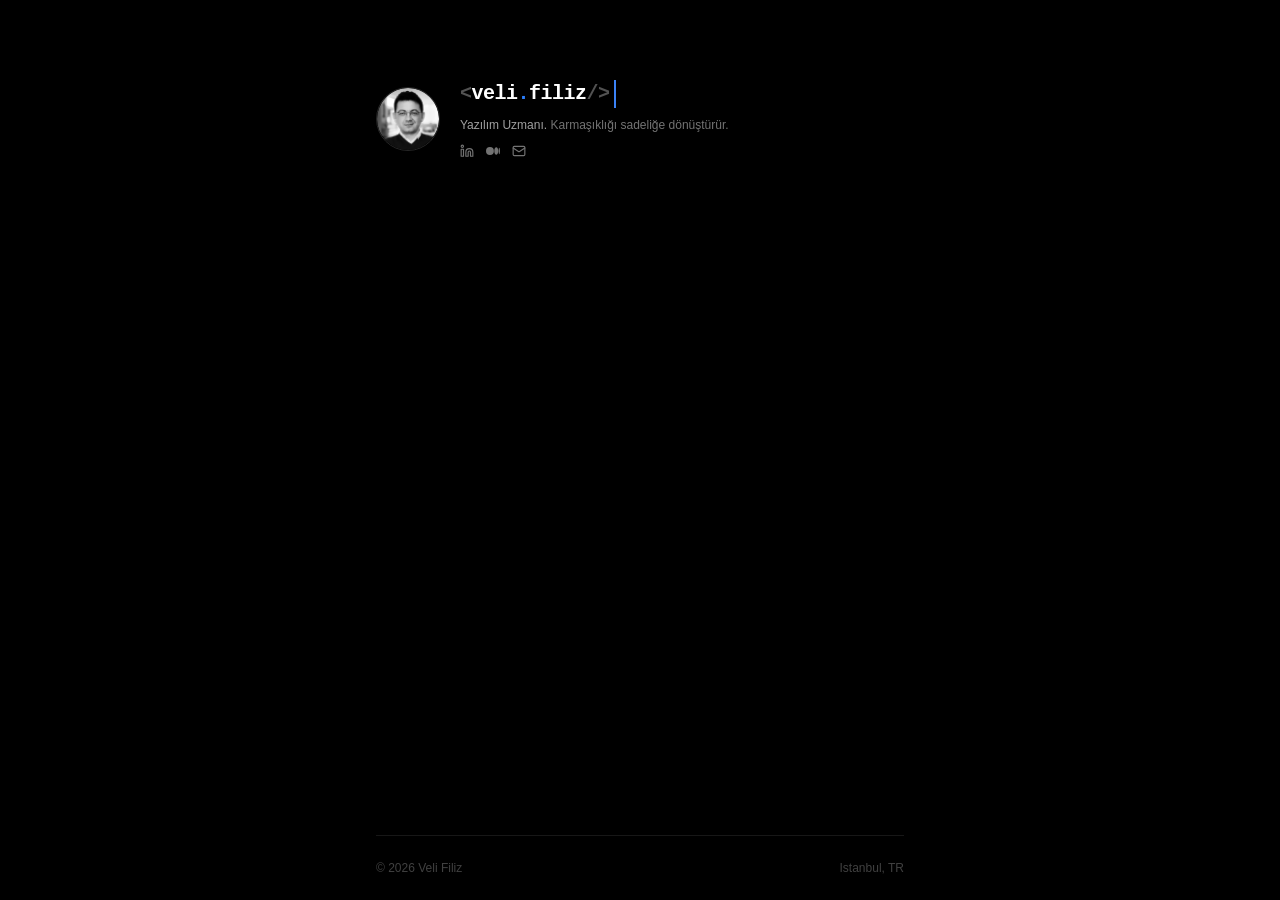
==== commit 963d1eed: "dsad sdsdsd" ====
--- a/index.html
+++ b/index.html
@@ -1,13 +1,44 @@
 <!doctype html>
-<html lang="en">
+<html lang="tr">
 
 <head>
     <meta charset="UTF-8" />
-    <link rel="icon" href="/assets/images/favicon.ico" />
+    <link rel="icon" type="image/x-icon" href="/assets/images/favicon.ico" />
+    <link rel="apple-touch-icon" sizes="180x180" href="/assets/images/apple-touch-icon.png" />
+    <link rel="icon" type="image/png" sizes="32x32" href="/assets/images/favicon-32x32.png" />
+    <link rel="icon" type="image/png" sizes="16x16" href="/assets/images/favicon-16x16.png" />
+    <link rel="manifest" href="/manifest.json" />
+    <meta name="theme-color" content="#000000" />
     <meta name="viewport" content="width=device-width, initial-scale=1.0" />
-    <title>Veli Filiz</title>
-  <script type="module" crossorigin src="/assets/index-BgFGXCND.js"></script>
-  <link rel="stylesheet" crossorigin href="/assets/index-baJr14bn.css">
+
+    <!-- SEO Meta Tags -->
+    <title>Veli Filiz | Yazılım Uzmanı & Full-stack Geliştirici</title>
+    <meta name="description"
+        content="Veli Filiz'in kişisel portfolyosu ve blogu. Yazılım geliştirme, teknoloji ve modern web teknolojileri üzerine yazılar." />
+    <meta name="keywords"
+        content="Veli Filiz, Yazılım Uzmanı, Full-stack Geliştirici, React, Node.js, Web Geliştirme, Blog" />
+    <meta name="author" content="Veli Filiz" />
+    <meta name="robots" content="index, follow" />
+
+    <!-- Open Graph / Facebook -->
+    <meta property="og:type" content="website" />
+    <meta property="og:url" content="https://velifiliz.com/" />
+    <meta property="og:title" content="Veli Filiz | Yazılım Uzmanı & Full-stack Geliştirici" />
+    <meta property="og:description"
+        content="Veli Filiz'in kişisel portfolyosu ve blogu. Yazılım geliştirme, teknoloji ve modern web teknolojileri üzerine yazılar." />
+    <meta property="og:image" content="/assets/images/profile-pic.png" />
+
+    <!-- Twitter -->
+    <meta property="twitter:card" content="summary_large_image" />
+    <meta property="twitter:url" content="https://velifiliz.com/" />
+    <meta property="twitter:title" content="Veli Filiz | Yazılım Uzmanı & Full-stack Geliştirici" />
+    <meta property="twitter:description"
+        content="Veli Filiz'in kişisel portfolyosu ve blogu. Yazılım geliştirme, teknoloji ve modern web teknolojileri üzerine yazılar." />
+    <meta property="twitter:image" content="/assets/images/profile-pic.png" />
+
+    <link rel="canonical" href="https://velifiliz.com/" />
+  <script type="module" crossorigin src="/assets/index-CvZmpK1L.js"></script>
+  <link rel="stylesheet" crossorigin href="/assets/index-C3fnEzZR.css">
 </head>
 
 <body>
--- a/assets/index-C3fnEzZR.css
+++ b/assets/index-C3fnEzZR.css
@@ -0,0 +1 @@
+pre code.hljs{display:block;overflow-x:auto;padding:1em}code.hljs{padding:3px 5px}.hljs{color:#c9d1d9;background:#0d1117}.hljs-doctag,.hljs-keyword,.hljs-meta .hljs-keyword,.hljs-template-tag,.hljs-template-variable,.hljs-type,.hljs-variable.language_{color:#ff7b72}.hljs-title,.hljs-title.class_,.hljs-title.class_.inherited__,.hljs-title.function_{color:#d2a8ff}.hljs-attr,.hljs-attribute,.hljs-literal,.hljs-meta,.hljs-number,.hljs-operator,.hljs-variable,.hljs-selector-attr,.hljs-selector-class,.hljs-selector-id{color:#79c0ff}.hljs-regexp,.hljs-string,.hljs-meta .hljs-string{color:#a5d6ff}.hljs-built_in,.hljs-symbol{color:#ffa657}.hljs-comment,.hljs-code,.hljs-formula{color:#8b949e}.hljs-name,.hljs-quote,.hljs-selector-tag,.hljs-selector-pseudo{color:#7ee787}.hljs-subst{color:#c9d1d9}.hljs-section{color:#1f6feb;font-weight:700}.hljs-bullet{color:#f2cc60}.hljs-emphasis{color:#c9d1d9;font-style:italic}.hljs-strong{color:#c9d1d9;font-weight:700}.hljs-addition{color:#aff5b4;background-color:#033a16}.hljs-deletion{color:#ffdcd7;background-color:#67060c}@layer properties{@supports ((-webkit-hyphens:none) and (not (margin-trim:inline))) or ((-moz-orient:inline) and (not (color:rgb(from red r g b)))){*,:before,:after,::backdrop{--tw-translate-x:0;--tw-translate-y:0;--tw-translate-z:0;--tw-rotate-x:initial;--tw-rotate-y:initial;--tw-rotate-z:initial;--tw-skew-x:initial;--tw-skew-y:initial;--tw-space-y-reverse:0;--tw-border-style:solid;--tw-gradient-position:initial;--tw-gradient-from:#0000;--tw-gradient-via:#0000;--tw-gradient-to:#0000;--tw-gradient-stops:initial;--tw-gradient-via-stops:initial;--tw-gradient-from-position:0%;--tw-gradient-via-position:50%;--tw-gradient-to-position:100%;--tw-leading:initial;--tw-font-weight:initial;--tw-tracking:initial;--tw-shadow:0 0 #0000;--tw-shadow-color:initial;--tw-shadow-alpha:100%;--tw-inset-shadow:0 0 #0000;--tw-inset-shadow-color:initial;--tw-inset-shadow-alpha:100%;--tw-ring-color:initial;--tw-ring-shadow:0 0 #0000;--tw-inset-ring-color:initial;--tw-inset-ring-shadow:0 0 #0000;--tw-ring-inset:initial;--tw-ring-offset-width:0px;--tw-ring-offset-color:#fff;--tw-ring-offset-shadow:0 0 #0000;--tw-blur:initial;--tw-brightness:initial;--tw-contrast:initial;--tw-grayscale:initial;--tw-hue-rotate:initial;--tw-invert:initial;--tw-opacity:initial;--tw-saturate:initial;--tw-sepia:initial;--tw-drop-shadow:initial;--tw-drop-shadow-color:initial;--tw-drop-shadow-alpha:100%;--tw-drop-shadow-size:initial;--tw-backdrop-blur:initial;--tw-backdrop-brightness:initial;--tw-backdrop-contrast:initial;--tw-backdrop-grayscale:initial;--tw-backdrop-hue-rotate:initial;--tw-backdrop-invert:initial;--tw-backdrop-opacity:initial;--tw-backdrop-saturate:initial;--tw-backdrop-sepia:initial;--tw-duration:initial;--tw-ease:initial;--tw-scale-x:1;--tw-scale-y:1;--tw-scale-z:1}}}@layer theme{:root,:host{--font-sans:ui-sans-serif,system-ui,sans-serif,"Apple Color Emoji","Segoe UI Emoji","Segoe UI Symbol","Noto Color Emoji";--font-mono:ui-monospace,SFMono-Regular,Menlo,Monaco,Consolas,"Liberation Mono","Courier New",monospace;--color-red-500:oklch(63.7% .237 25.331);--color-blue-300:oklch(80.9% .105 251.813);--color-blue-400:oklch(70.7% .165 254.624);--color-blue-500:oklch(62.3% .214 259.815);--color-neutral-200:oklch(92.2% 0 0);--color-neutral-300:oklch(87% 0 0);--color-neutral-400:oklch(70.8% 0 0);--color-neutral-500:oklch(55.6% 0 0);--color-neutral-600:oklch(43.9% 0 0);--color-neutral-700:oklch(37.1% 0 0);--color-neutral-800:oklch(26.9% 0 0);--color-neutral-900:oklch(20.5% 0 0);--color-black:#000;--color-white:#fff;--spacing:.25rem;--container-md:28rem;--container-xl:36rem;--text-xs:.75rem;--text-xs--line-height:calc(1/.75);--text-sm:.875rem;--text-sm--line-height:calc(1.25/.875);--text-base:1rem;--text-base--line-height: 1.5 ;--text-lg:1.125rem;--text-lg--line-height:calc(1.75/1.125);--text-xl:1.25rem;--text-xl--line-height:calc(1.75/1.25);--text-2xl:1.5rem;--text-2xl--line-height:calc(2/1.5);--text-3xl:1.875rem;--text-3xl--line-height: 1.2 ;--text-4xl:2.25rem;--text-4xl--line-height:calc(2.5/2.25);--font-weight-medium:500;--font-weight-bold:700;--tracking-tighter:-.05em;--tracking-tight:-.025em;--tracking-wide:.025em;--tracking-wider:.05em;--tracking-widest:.1em;--leading-tight:1.25;--leading-snug:1.375;--leading-relaxed:1.625;--radius-lg:.5rem;--radius-xl:.75rem;--radius-2xl:1rem;--radius-3xl:1.5rem;--ease-in-out:cubic-bezier(.4,0,.2,1);--animate-pulse:pulse 2s cubic-bezier(.4,0,.6,1)infinite;--blur-sm:8px;--blur-xl:24px;--default-transition-duration:.15s;--default-transition-timing-function:cubic-bezier(.4,0,.2,1);--default-font-family:var(--font-sans);--default-mono-font-family:var(--font-mono)}}@layer base{*,:after,:before,::backdrop{box-sizing:border-box;border:0 solid;margin:0;padding:0}::file-selector-button{box-sizing:border-box;border:0 solid;margin:0;padding:0}html,:host{-webkit-text-size-adjust:100%;-moz-tab-size:4;-o-tab-size:4;tab-size:4;line-height:1.5;font-family:var(--default-font-family,ui-sans-serif,system-ui,sans-serif,"Apple Color Emoji","Segoe UI Emoji","Segoe UI Symbol","Noto Color Emoji");font-feature-settings:var(--default-font-feature-settings,normal);font-variation-settings:var(--default-font-variation-settings,normal);-webkit-tap-highlight-color:transparent}hr{height:0;color:inherit;border-top-width:1px}abbr:where([title]){-webkit-text-decoration:underline dotted;text-decoration:underline dotted}h1,h2,h3,h4,h5,h6{font-size:inherit;font-weight:inherit}a{color:inherit;-webkit-text-decoration:inherit;text-decoration:inherit}b,strong{font-weight:bolder}code,kbd,samp,pre{font-family:var(--default-mono-font-family,ui-monospace,SFMono-Regular,Menlo,Monaco,Consolas,"Liberation Mono","Courier New",monospace);font-feature-settings:var(--default-mono-font-feature-settings,normal);font-variation-settings:var(--default-mono-font-variation-settings,normal);font-size:1em}small{font-size:80%}sub,sup{vertical-align:baseline;font-size:75%;line-height:0;position:relative}sub{bottom:-.25em}sup{top:-.5em}table{text-indent:0;border-color:inherit;border-collapse:collapse}:-moz-focusring{outline:auto}progress{vertical-align:baseline}summary{display:list-item}ol,ul,menu{list-style:none}img,svg,video,canvas,audio,iframe,embed,object{vertical-align:middle;display:block}img,video{max-width:100%;height:auto}button,input,select,optgroup,textarea{font:inherit;font-feature-settings:inherit;font-variation-settings:inherit;letter-spacing:inherit;color:inherit;opacity:1;background-color:#0000;border-radius:0}::file-selector-button{font:inherit;font-feature-settings:inherit;font-variation-settings:inherit;letter-spacing:inherit;color:inherit;opacity:1;background-color:#0000;border-radius:0}:where(select:is([multiple],[size])) optgroup{font-weight:bolder}:where(select:is([multiple],[size])) optgroup option{padding-inline-start:20px}::file-selector-button{margin-inline-end:4px}::-moz-placeholder{opacity:1}::placeholder{opacity:1}@supports (not (-webkit-appearance:-apple-pay-button)) or (contain-intrinsic-size:1px){::-moz-placeholder{color:currentColor}::placeholder{color:currentColor}@supports (color:color-mix(in lab,red,red)){::-moz-placeholder{color:color-mix(in oklab,currentcolor 50%,transparent)}::placeholder{color:color-mix(in oklab,currentcolor 50%,transparent)}}}textarea{resize:vertical}::-webkit-search-decoration{-webkit-appearance:none}::-webkit-date-and-time-value{min-height:1lh;text-align:inherit}::-webkit-datetime-edit{display:inline-flex}::-webkit-datetime-edit-fields-wrapper{padding:0}::-webkit-datetime-edit{padding-block:0}::-webkit-datetime-edit-year-field{padding-block:0}::-webkit-datetime-edit-month-field{padding-block:0}::-webkit-datetime-edit-day-field{padding-block:0}::-webkit-datetime-edit-hour-field{padding-block:0}::-webkit-datetime-edit-minute-field{padding-block:0}::-webkit-datetime-edit-second-field{padding-block:0}::-webkit-datetime-edit-millisecond-field{padding-block:0}::-webkit-datetime-edit-meridiem-field{padding-block:0}::-webkit-calendar-picker-indicator{line-height:1}:-moz-ui-invalid{box-shadow:none}button,input:where([type=button],[type=reset],[type=submit]){-webkit-appearance:button;-moz-appearance:button;appearance:button}::file-selector-button{-webkit-appearance:button;-moz-appearance:button;appearance:button}::-webkit-inner-spin-button{height:auto}::-webkit-outer-spin-button{height:auto}[hidden]:where(:not([hidden=until-found])){display:none!important}}@layer components;@layer utilities{.absolute{position:absolute}.relative{position:relative}.sticky{position:sticky}.top-0{top:calc(var(--spacing)*0)}.bottom-0{bottom:calc(var(--spacing)*0)}.left-0{left:calc(var(--spacing)*0)}.z-50{z-index:50}.-mx-8{margin-inline:calc(var(--spacing)*-8)}.mt-2{margin-top:calc(var(--spacing)*2)}.mt-12{margin-top:calc(var(--spacing)*12)}.mt-auto{margin-top:auto}.mb-6{margin-bottom:calc(var(--spacing)*6)}.mb-8{margin-bottom:calc(var(--spacing)*8)}.mb-10{margin-bottom:calc(var(--spacing)*10)}.mb-12{margin-bottom:calc(var(--spacing)*12)}.ml-1{margin-left:calc(var(--spacing)*1)}.ml-4{margin-left:calc(var(--spacing)*4)}.ml-auto{margin-left:auto}.line-clamp-2{-webkit-line-clamp:2;-webkit-box-orient:vertical;display:-webkit-box;overflow:hidden}.flex{display:flex}.hidden{display:none}.h-1{height:calc(var(--spacing)*1)}.h-3{height:calc(var(--spacing)*3)}.h-4{height:calc(var(--spacing)*4)}.h-10{height:calc(var(--spacing)*10)}.h-12{height:calc(var(--spacing)*12)}.h-16{height:calc(var(--spacing)*16)}.h-48{height:calc(var(--spacing)*48)}.h-\[1px\]{height:1px}.h-full{height:100%}.h-px{height:1px}.max-h-0{max-height:calc(var(--spacing)*0)}.max-h-32{max-height:calc(var(--spacing)*32)}.min-h-screen{min-height:100vh}.w-1{width:calc(var(--spacing)*1)}.w-3\/4{width:75%}.w-10{width:calc(var(--spacing)*10)}.w-12{width:calc(var(--spacing)*12)}.w-16{width:calc(var(--spacing)*16)}.w-full{width:100%}.max-w-md{max-width:var(--container-md)}.max-w-xl{max-width:var(--container-xl)}.min-w-0{min-width:calc(var(--spacing)*0)}.flex-1{flex:1}.shrink-0{flex-shrink:0}.flex-grow{flex-grow:1}.-translate-y-2{--tw-translate-y:calc(var(--spacing)*-2);translate:var(--tw-translate-x)var(--tw-translate-y)}.translate-y-0{--tw-translate-y:calc(var(--spacing)*0);translate:var(--tw-translate-x)var(--tw-translate-y)}.transform{transform:var(--tw-rotate-x,)var(--tw-rotate-y,)var(--tw-rotate-z,)var(--tw-skew-x,)var(--tw-skew-y,)}.animate-pulse{animation:var(--animate-pulse)}.cursor-pointer{cursor:pointer}.flex-col{flex-direction:column}.flex-wrap{flex-wrap:wrap}.items-center{align-items:center}.justify-between{justify-content:space-between}.justify-center{justify-content:center}.gap-0{gap:calc(var(--spacing)*0)}.gap-2{gap:calc(var(--spacing)*2)}.gap-3{gap:calc(var(--spacing)*3)}.gap-4{gap:calc(var(--spacing)*4)}.gap-8{gap:calc(var(--spacing)*8)}:where(.space-y-1>:not(:last-child)){--tw-space-y-reverse:0;margin-block-start:calc(calc(var(--spacing)*1)*var(--tw-space-y-reverse));margin-block-end:calc(calc(var(--spacing)*1)*calc(1 - var(--tw-space-y-reverse)))}:where(.space-y-3>:not(:last-child)){--tw-space-y-reverse:0;margin-block-start:calc(calc(var(--spacing)*3)*var(--tw-space-y-reverse));margin-block-end:calc(calc(var(--spacing)*3)*calc(1 - var(--tw-space-y-reverse)))}:where(.space-y-4>:not(:last-child)){--tw-space-y-reverse:0;margin-block-start:calc(calc(var(--spacing)*4)*var(--tw-space-y-reverse));margin-block-end:calc(calc(var(--spacing)*4)*calc(1 - var(--tw-space-y-reverse)))}:where(.space-y-6>:not(:last-child)){--tw-space-y-reverse:0;margin-block-start:calc(calc(var(--spacing)*6)*var(--tw-space-y-reverse));margin-block-end:calc(calc(var(--spacing)*6)*calc(1 - var(--tw-space-y-reverse)))}.gap-x-6{-moz-column-gap:calc(var(--spacing)*6);column-gap:calc(var(--spacing)*6)}.gap-y-3{row-gap:calc(var(--spacing)*3)}.overflow-hidden{overflow:hidden}.rounded{border-radius:.25rem}.rounded-3xl{border-radius:var(--radius-3xl)}.rounded-full{border-radius:3.40282e38px}.rounded-lg{border-radius:var(--radius-lg)}.rounded-xl{border-radius:var(--radius-xl)}.border{border-style:var(--tw-border-style);border-width:1px}.border-t{border-top-style:var(--tw-border-style);border-top-width:1px}.border-blue-500\/10{border-color:#3080ff1a}@supports (color:color-mix(in lab,red,red)){.border-blue-500\/10{border-color:color-mix(in oklab,var(--color-blue-500)10%,transparent)}}.border-neutral-700{border-color:var(--color-neutral-700)}.border-neutral-800{border-color:var(--color-neutral-800)}.border-neutral-800\/50{border-color:#26262680}@supports (color:color-mix(in lab,red,red)){.border-neutral-800\/50{border-color:color-mix(in oklab,var(--color-neutral-800)50%,transparent)}}.border-neutral-900{border-color:var(--color-neutral-900)}.border-transparent{border-color:#0000}.bg-black\/80{background-color:#000c}@supports (color:color-mix(in lab,red,red)){.bg-black\/80{background-color:color-mix(in oklab,var(--color-black)80%,transparent)}}.bg-blue-500\/10{background-color:#3080ff1a}@supports (color:color-mix(in lab,red,red)){.bg-blue-500\/10{background-color:color-mix(in oklab,var(--color-blue-500)10%,transparent)}}.bg-neutral-800{background-color:var(--color-neutral-800)}.bg-neutral-900{background-color:var(--color-neutral-900)}.bg-neutral-900\/40{background-color:#17171766}@supports (color:color-mix(in lab,red,red)){.bg-neutral-900\/40{background-color:color-mix(in oklab,var(--color-neutral-900)40%,transparent)}}.bg-transparent{background-color:#0000}.bg-gradient-to-r{--tw-gradient-position:to right in oklab;background-image:linear-gradient(var(--tw-gradient-stops))}.from-transparent{--tw-gradient-from:transparent;--tw-gradient-stops:var(--tw-gradient-via-stops,var(--tw-gradient-position),var(--tw-gradient-from)var(--tw-gradient-from-position),var(--tw-gradient-to)var(--tw-gradient-to-position))}.via-neutral-500\/20{--tw-gradient-via:#73737333}@supports (color:color-mix(in lab,red,red)){.via-neutral-500\/20{--tw-gradient-via:color-mix(in oklab,var(--color-neutral-500)20%,transparent)}}.via-neutral-500\/20{--tw-gradient-via-stops:var(--tw-gradient-position),var(--tw-gradient-from)var(--tw-gradient-from-position),var(--tw-gradient-via)var(--tw-gradient-via-position),var(--tw-gradient-to)var(--tw-gradient-to-position);--tw-gradient-stops:var(--tw-gradient-via-stops)}.to-transparent{--tw-gradient-to:transparent;--tw-gradient-stops:var(--tw-gradient-via-stops,var(--tw-gradient-position),var(--tw-gradient-from)var(--tw-gradient-from-position),var(--tw-gradient-to)var(--tw-gradient-to-position))}.object-cover{-o-object-fit:cover;object-fit:cover}.p-4{padding:calc(var(--spacing)*4)}.p-8{padding:calc(var(--spacing)*8)}.px-2{padding-inline:calc(var(--spacing)*2)}.px-2\.5{padding-inline:calc(var(--spacing)*2.5)}.px-6{padding-inline:calc(var(--spacing)*6)}.px-8{padding-inline:calc(var(--spacing)*8)}.py-0{padding-block:calc(var(--spacing)*0)}.py-0\.5{padding-block:calc(var(--spacing)*.5)}.py-1{padding-block:calc(var(--spacing)*1)}.py-2{padding-block:calc(var(--spacing)*2)}.py-3{padding-block:calc(var(--spacing)*3)}.py-6{padding-block:calc(var(--spacing)*6)}.pt-2{padding-top:calc(var(--spacing)*2)}.pt-4{padding-top:calc(var(--spacing)*4)}.pt-12{padding-top:calc(var(--spacing)*12)}.text-center{text-align:center}.text-left{text-align:left}.font-mono{font-family:var(--font-mono)}.text-2xl{font-size:var(--text-2xl);line-height:var(--tw-leading,var(--text-2xl--line-height))}.text-base{font-size:var(--text-base);line-height:var(--tw-leading,var(--text-base--line-height))}.text-lg{font-size:var(--text-lg);line-height:var(--tw-leading,var(--text-lg--line-height))}.text-sm{font-size:var(--text-sm);line-height:var(--tw-leading,var(--text-sm--line-height))}.text-xl{font-size:var(--text-xl);line-height:var(--tw-leading,var(--text-xl--line-height))}.text-xs{font-size:var(--text-xs);line-height:var(--tw-leading,var(--text-xs--line-height))}.text-\[10px\]{font-size:10px}.leading-\[1\.8\]{--tw-leading:1.8;line-height:1.8}.leading-relaxed{--tw-leading:var(--leading-relaxed);line-height:var(--leading-relaxed)}.leading-snug{--tw-leading:var(--leading-snug);line-height:var(--leading-snug)}.leading-tight{--tw-leading:var(--leading-tight);line-height:var(--leading-tight)}.font-bold{--tw-font-weight:var(--font-weight-bold);font-weight:var(--font-weight-bold)}.font-medium{--tw-font-weight:var(--font-weight-medium);font-weight:var(--font-weight-medium)}.tracking-tight{--tw-tracking:var(--tracking-tight);letter-spacing:var(--tracking-tight)}.tracking-tighter{--tw-tracking:var(--tracking-tighter);letter-spacing:var(--tracking-tighter)}.tracking-wider{--tw-tracking:var(--tracking-wider);letter-spacing:var(--tracking-wider)}.tracking-widest{--tw-tracking:var(--tracking-widest);letter-spacing:var(--tracking-widest)}.whitespace-nowrap{white-space:nowrap}.text-blue-400{color:var(--color-blue-400)}.text-blue-500{color:var(--color-blue-500)}.text-neutral-200{color:var(--color-neutral-200)}.text-neutral-300{color:var(--color-neutral-300)}.text-neutral-400{color:var(--color-neutral-400)}.text-neutral-500{color:var(--color-neutral-500)}.text-neutral-600{color:var(--color-neutral-600)}.text-neutral-700{color:var(--color-neutral-700)}.text-red-500{color:var(--color-red-500)}.text-white{color:var(--color-white)}.lowercase{text-transform:lowercase}.uppercase{text-transform:uppercase}.opacity-0{opacity:0}.opacity-80{opacity:.8}.opacity-100{opacity:1}.shadow-\[0_1px_8px_rgba\(255\,255\,255\,0\.15\)\]{--tw-shadow:0 1px 8px var(--tw-shadow-color,#ffffff26);box-shadow:var(--tw-inset-shadow),var(--tw-inset-ring-shadow),var(--tw-ring-offset-shadow),var(--tw-ring-shadow),var(--tw-shadow)}.shadow-lg{--tw-shadow:0 10px 15px -3px var(--tw-shadow-color,#0000001a),0 4px 6px -4px var(--tw-shadow-color,#0000001a);box-shadow:var(--tw-inset-shadow),var(--tw-inset-ring-shadow),var(--tw-ring-offset-shadow),var(--tw-ring-shadow),var(--tw-shadow)}.shadow-sm{--tw-shadow:0 1px 3px 0 var(--tw-shadow-color,#0000001a),0 1px 2px -1px var(--tw-shadow-color,#0000001a);box-shadow:var(--tw-inset-shadow),var(--tw-inset-ring-shadow),var(--tw-ring-offset-shadow),var(--tw-ring-shadow),var(--tw-shadow)}.grayscale{--tw-grayscale:grayscale(100%);filter:var(--tw-blur,)var(--tw-brightness,)var(--tw-contrast,)var(--tw-grayscale,)var(--tw-hue-rotate,)var(--tw-invert,)var(--tw-saturate,)var(--tw-sepia,)var(--tw-drop-shadow,)}.filter{filter:var(--tw-blur,)var(--tw-brightness,)var(--tw-contrast,)var(--tw-grayscale,)var(--tw-hue-rotate,)var(--tw-invert,)var(--tw-saturate,)var(--tw-sepia,)var(--tw-drop-shadow,)}.backdrop-blur-sm{--tw-backdrop-blur:blur(var(--blur-sm));-webkit-backdrop-filter:var(--tw-backdrop-blur,)var(--tw-backdrop-brightness,)var(--tw-backdrop-contrast,)var(--tw-backdrop-grayscale,)var(--tw-backdrop-hue-rotate,)var(--tw-backdrop-invert,)var(--tw-backdrop-opacity,)var(--tw-backdrop-saturate,)var(--tw-backdrop-sepia,);backdrop-filter:var(--tw-backdrop-blur,)var(--tw-backdrop-brightness,)var(--tw-backdrop-contrast,)var(--tw-backdrop-grayscale,)var(--tw-backdrop-hue-rotate,)var(--tw-backdrop-invert,)var(--tw-backdrop-opacity,)var(--tw-backdrop-saturate,)var(--tw-backdrop-sepia,)}.backdrop-blur-xl{--tw-backdrop-blur:blur(var(--blur-xl));-webkit-backdrop-filter:var(--tw-backdrop-blur,)var(--tw-backdrop-brightness,)var(--tw-backdrop-contrast,)var(--tw-backdrop-grayscale,)var(--tw-backdrop-hue-rotate,)var(--tw-backdrop-invert,)var(--tw-backdrop-opacity,)var(--tw-backdrop-saturate,)var(--tw-backdrop-sepia,);backdrop-filter:var(--tw-backdrop-blur,)var(--tw-backdrop-brightness,)var(--tw-backdrop-contrast,)var(--tw-backdrop-grayscale,)var(--tw-backdrop-hue-rotate,)var(--tw-backdrop-invert,)var(--tw-backdrop-opacity,)var(--tw-backdrop-saturate,)var(--tw-backdrop-sepia,)}.transition-all{transition-property:all;transition-timing-function:var(--tw-ease,var(--default-transition-timing-function));transition-duration:var(--tw-duration,var(--default-transition-duration))}.transition-colors{transition-property:color,background-color,border-color,outline-color,text-decoration-color,fill,stroke,--tw-gradient-from,--tw-gradient-via,--tw-gradient-to;transition-timing-function:var(--tw-ease,var(--default-transition-timing-function));transition-duration:var(--tw-duration,var(--default-transition-duration))}.transition-opacity{transition-property:opacity;transition-timing-function:var(--tw-ease,var(--default-transition-timing-function));transition-duration:var(--tw-duration,var(--default-transition-duration))}.transition-transform{transition-property:transform,translate,scale,rotate;transition-timing-function:var(--tw-ease,var(--default-transition-timing-function));transition-duration:var(--tw-duration,var(--default-transition-duration))}.duration-200{--tw-duration:.2s;transition-duration:.2s}.duration-300{--tw-duration:.3s;transition-duration:.3s}.duration-500{--tw-duration:.5s;transition-duration:.5s}.duration-1000{--tw-duration:1s;transition-duration:1s}.ease-in-out{--tw-ease:var(--ease-in-out);transition-timing-function:var(--ease-in-out)}.outline-none{--tw-outline-style:none;outline-style:none}@media(hover:hover){.group-hover\:translate-x-1:is(:where(.group):hover *){--tw-translate-x:calc(var(--spacing)*1);translate:var(--tw-translate-x)var(--tw-translate-y)}.group-hover\:scale-105:is(:where(.group):hover *){--tw-scale-x:105%;--tw-scale-y:105%;--tw-scale-z:105%;scale:var(--tw-scale-x)var(--tw-scale-y)}.group-hover\:text-neutral-400:is(:where(.group):hover *){color:var(--color-neutral-400)}.group-hover\:text-white:is(:where(.group):hover *){color:var(--color-white)}.group-hover\:opacity-80:is(:where(.group):hover *){opacity:.8}.group-hover\:opacity-100:is(:where(.group):hover *){opacity:1}.group-hover\:grayscale-0:is(:where(.group):hover *){--tw-grayscale:grayscale(0%);filter:var(--tw-blur,)var(--tw-brightness,)var(--tw-contrast,)var(--tw-grayscale,)var(--tw-hue-rotate,)var(--tw-invert,)var(--tw-saturate,)var(--tw-sepia,)var(--tw-drop-shadow,)}}.selection\:bg-blue-500\/30 ::-moz-selection{background-color:#3080ff4d}.selection\:bg-blue-500\/30 ::selection{background-color:#3080ff4d}@supports (color:color-mix(in lab,red,red)){.selection\:bg-blue-500\/30 ::-moz-selection{background-color:color-mix(in oklab,var(--color-blue-500)30%,transparent)}.selection\:bg-blue-500\/30 ::selection{background-color:color-mix(in oklab,var(--color-blue-500)30%,transparent)}}.selection\:bg-blue-500\/30::-moz-selection{background-color:#3080ff4d}.selection\:bg-blue-500\/30::selection{background-color:#3080ff4d}@supports (color:color-mix(in lab,red,red)){.selection\:bg-blue-500\/30::-moz-selection{background-color:color-mix(in oklab,var(--color-blue-500)30%,transparent)}.selection\:bg-blue-500\/30::selection{background-color:color-mix(in oklab,var(--color-blue-500)30%,transparent)}}@media(hover:hover){.hover\:scale-105:hover{--tw-scale-x:105%;--tw-scale-y:105%;--tw-scale-z:105%;scale:var(--tw-scale-x)var(--tw-scale-y)}.hover\:border-neutral-800\/60:hover{border-color:#26262699}@supports (color:color-mix(in lab,red,red)){.hover\:border-neutral-800\/60:hover{border-color:color-mix(in oklab,var(--color-neutral-800)60%,transparent)}}.hover\:bg-neutral-700:hover{background-color:var(--color-neutral-700)}.hover\:bg-neutral-900\/40:hover{background-color:#17171766}@supports (color:color-mix(in lab,red,red)){.hover\:bg-neutral-900\/40:hover{background-color:color-mix(in oklab,var(--color-neutral-900)40%,transparent)}}.hover\:text-white:hover{color:var(--color-white)}.hover\:grayscale-0:hover{--tw-grayscale:grayscale(0%);filter:var(--tw-blur,)var(--tw-brightness,)var(--tw-contrast,)var(--tw-grayscale,)var(--tw-hue-rotate,)var(--tw-invert,)var(--tw-saturate,)var(--tw-sepia,)var(--tw-drop-shadow,)}}.active\:scale-95:active{--tw-scale-x:95%;--tw-scale-y:95%;--tw-scale-z:95%;scale:var(--tw-scale-x)var(--tw-scale-y)}@media(min-width:48rem){.md\:block{display:block}.md\:gap-5{gap:calc(var(--spacing)*5)}.md\:pt-20{padding-top:calc(var(--spacing)*20)}.md\:text-4xl{font-size:var(--text-4xl);line-height:var(--tw-leading,var(--text-4xl--line-height))}}}:root{color-scheme:dark;font-family:Inter,sans-serif}body{background-color:var(--color-black);color:var(--color-neutral-200);-webkit-font-smoothing:antialiased;-moz-osx-font-smoothing:grayscale}body ::-moz-selection{background-color:var(--color-neutral-800)}body ::selection{background-color:var(--color-neutral-800)}body::-moz-selection{background-color:var(--color-neutral-800)}body::selection{background-color:var(--color-neutral-800)}body ::-moz-selection{color:var(--color-white)}body ::selection{color:var(--color-white)}body::-moz-selection{color:var(--color-white)}body::selection{color:var(--color-white)}@keyframes typing{0%{width:0}to{width:13ch}}@keyframes blink{50%{border-color:#0000}}.animate-typing{white-space:nowrap;vertical-align:bottom;border-right:2px solid #3b82f6;width:0;animation:1.5s steps(13,end) forwards typing,1s step-end infinite blink;display:inline-block;overflow:hidden}.blog-content{color:var(--color-neutral-300);-webkit-font-smoothing:antialiased;-moz-osx-font-smoothing:grayscale}.blog-content h1,.blog-content h2,.blog-content h3{margin-top:calc(var(--spacing)*10);margin-bottom:calc(var(--spacing)*4);--tw-font-weight:var(--font-weight-bold);font-weight:var(--font-weight-bold);--tw-tracking:var(--tracking-tight);letter-spacing:var(--tracking-tight);color:var(--color-white)}.blog-content h1{font-size:var(--text-2xl);line-height:var(--tw-leading,var(--text-2xl--line-height))}@media(min-width:48rem){.blog-content h1{font-size:var(--text-3xl);line-height:var(--tw-leading,var(--text-3xl--line-height))}}.blog-content h2{border-left-style:var(--tw-border-style);border-color:#3080ff80;border-left-width:2px}@supports (color:color-mix(in lab,red,red)){.blog-content h2{border-color:color-mix(in oklab,var(--color-blue-500)50%,transparent)}}.blog-content h2{padding-block:calc(var(--spacing)*.5);padding-left:calc(var(--spacing)*4);font-size:var(--text-xl);line-height:var(--tw-leading,var(--text-xl--line-height))}@media(min-width:48rem){.blog-content h2{font-size:var(--text-2xl);line-height:var(--tw-leading,var(--text-2xl--line-height))}}.blog-content h3{font-size:var(--text-lg);line-height:var(--tw-leading,var(--text-lg--line-height))}@media(min-width:48rem){.blog-content h3{font-size:var(--text-xl);line-height:var(--tw-leading,var(--text-xl--line-height))}}.blog-content p{margin-bottom:calc(var(--spacing)*6);--tw-leading:1.8;font-size:1.1rem;line-height:1.8}.blog-content a{color:var(--color-blue-400);text-decoration-line:underline;text-decoration-color:#3080ff4d}@supports (color:color-mix(in lab,red,red)){.blog-content a{text-decoration-color:color-mix(in oklab,var(--color-blue-500)30%,transparent)}}.blog-content a{text-underline-offset:8px;transition-property:all;transition-timing-function:var(--tw-ease,var(--default-transition-timing-function));transition-duration:var(--tw-duration,var(--default-transition-duration));--tw-duration:.3s;transition-duration:.3s}@media(hover:hover){.blog-content a:hover{color:var(--color-white);text-decoration-color:var(--color-white)}}.blog-content img{margin-block:calc(var(--spacing)*12);border-style:var(--tw-border-style);border-width:1px;border-color:#26262680;border-radius:2rem;width:100%;height:auto}@supports (color:color-mix(in lab,red,red)){.blog-content img{border-color:color-mix(in oklab,var(--color-neutral-800)50%,transparent)}}.blog-content img{--tw-shadow:0 25px 50px -12px var(--tw-shadow-color,#00000040);box-shadow:var(--tw-inset-shadow),var(--tw-inset-ring-shadow),var(--tw-ring-offset-shadow),var(--tw-ring-shadow),var(--tw-shadow)}.blog-content ul,.blog-content ol{margin-block:calc(var(--spacing)*8);margin-left:calc(var(--spacing)*6)}:where(:is(.blog-content ul,.blog-content ol)>:not(:last-child)){--tw-space-y-reverse:0;margin-block-start:calc(calc(var(--spacing)*3)*var(--tw-space-y-reverse));margin-block-end:calc(calc(var(--spacing)*3)*calc(1 - var(--tw-space-y-reverse)))}.blog-content ul{list-style-type:disc}.blog-content ul ::marker{color:var(--color-blue-500)}.blog-content ul::marker{color:var(--color-blue-500)}.blog-content ul ::-webkit-details-marker{color:var(--color-blue-500)}.blog-content ul::-webkit-details-marker{color:var(--color-blue-500)}.blog-content ol{--tw-font-weight:var(--font-weight-bold);font-weight:var(--font-weight-bold);list-style-type:decimal}.blog-content ol ::marker{color:var(--color-blue-500)}.blog-content ol::marker{color:var(--color-blue-500)}.blog-content ol ::-webkit-details-marker{color:var(--color-blue-500)}.blog-content ol::-webkit-details-marker{color:var(--color-blue-500)}.blog-content li{padding-left:calc(var(--spacing)*3);font-size:1.05rem}.blog-content blockquote{margin-block:calc(var(--spacing)*10);border-top-right-radius:var(--radius-2xl);border-bottom-right-radius:var(--radius-2xl);border-left-style:var(--tw-border-style);border-left-width:4px;border-color:var(--color-blue-500);background-color:#3080ff0d}@supports (color:color-mix(in lab,red,red)){.blog-content blockquote{background-color:color-mix(in oklab,var(--color-blue-500)5%,transparent)}}.blog-content blockquote{padding-block:calc(var(--spacing)*4);padding-left:calc(var(--spacing)*8);font-size:var(--text-xl);line-height:var(--tw-leading,var(--text-xl--line-height));color:var(--color-neutral-300);font-style:italic}.blog-content pre{margin-block:calc(var(--spacing)*8);border-radius:var(--radius-2xl);border-style:var(--tw-border-style);border-width:1px;border-color:var(--color-neutral-800);padding:calc(var(--spacing)*6);font-family:var(--font-mono);font-size:var(--text-sm);line-height:var(--tw-leading,var(--text-sm--line-height));--tw-shadow:0 25px 50px -12px var(--tw-shadow-color,#00000040);box-shadow:var(--tw-inset-shadow),var(--tw-inset-ring-shadow),var(--tw-ring-offset-shadow),var(--tw-ring-shadow),var(--tw-shadow);--tw-backdrop-blur:blur(var(--blur-sm));-webkit-backdrop-filter:var(--tw-backdrop-blur,)var(--tw-backdrop-brightness,)var(--tw-backdrop-contrast,)var(--tw-backdrop-grayscale,)var(--tw-backdrop-hue-rotate,)var(--tw-backdrop-invert,)var(--tw-backdrop-opacity,)var(--tw-backdrop-saturate,)var(--tw-backdrop-sepia,);backdrop-filter:var(--tw-backdrop-blur,)var(--tw-backdrop-brightness,)var(--tw-backdrop-contrast,)var(--tw-backdrop-grayscale,)var(--tw-backdrop-hue-rotate,)var(--tw-backdrop-invert,)var(--tw-backdrop-opacity,)var(--tw-backdrop-saturate,)var(--tw-backdrop-sepia,);background-color:#0d1117cc;overflow-x:auto}.blog-content pre code{--tw-border-style:none;padding:calc(var(--spacing)*0);color:inherit;background-color:#0000;border-style:none}.blog-content code{border-style:var(--tw-border-style);border-width:1px;border-color:#40404080;border-radius:.25rem}@supports (color:color-mix(in lab,red,red)){.blog-content code{border-color:color-mix(in oklab,var(--color-neutral-700)50%,transparent)}}.blog-content code{background-color:#26262680}@supports (color:color-mix(in lab,red,red)){.blog-content code{background-color:color-mix(in oklab,var(--color-neutral-800)50%,transparent)}}.blog-content code{padding-inline:calc(var(--spacing)*1.5);padding-block:calc(var(--spacing)*.5);font-family:var(--font-mono);font-size:var(--text-sm);line-height:var(--tw-leading,var(--text-sm--line-height));color:var(--color-blue-300)}.blog-content figure{margin-block:calc(var(--spacing)*12)}.blog-content figcaption{margin-top:calc(var(--spacing)*4);text-align:center;font-size:var(--text-xs);line-height:var(--tw-leading,var(--text-xs--line-height));--tw-font-weight:var(--font-weight-medium);font-weight:var(--font-weight-medium);--tw-tracking:var(--tracking-wide);letter-spacing:var(--tracking-wide);color:var(--color-neutral-500);font-style:italic}::-moz-selection{background-color:#3080ff4d}::selection{background-color:#3080ff4d}@supports (color:color-mix(in lab,red,red)){::-moz-selection{background-color:color-mix(in oklab,var(--color-blue-500)30%,transparent)}::selection{background-color:color-mix(in oklab,var(--color-blue-500)30%,transparent)}}::-moz-selection{color:var(--color-white)}::selection{color:var(--color-white)}@property --tw-translate-x{syntax:"*";inherits:false;initial-value:0}@property --tw-translate-y{syntax:"*";inherits:false;initial-value:0}@property --tw-translate-z{syntax:"*";inherits:false;initial-value:0}@property --tw-rotate-x{syntax:"*";inherits:false}@property --tw-rotate-y{syntax:"*";inherits:false}@property --tw-rotate-z{syntax:"*";inherits:false}@property --tw-skew-x{syntax:"*";inherits:false}@property --tw-skew-y{syntax:"*";inherits:false}@property --tw-space-y-reverse{syntax:"*";inherits:false;initial-value:0}@property --tw-border-style{syntax:"*";inherits:false;initial-value:solid}@property --tw-gradient-position{syntax:"*";inherits:false}@property --tw-gradient-from{syntax:"<color>";inherits:false;initial-value:#0000}@property --tw-gradient-via{syntax:"<color>";inherits:false;initial-value:#0000}@property --tw-gradient-to{syntax:"<color>";inherits:false;initial-value:#0000}@property --tw-gradient-stops{syntax:"*";inherits:false}@property --tw-gradient-via-stops{syntax:"*";inherits:false}@property --tw-gradient-from-position{syntax:"<length-percentage>";inherits:false;initial-value:0%}@property --tw-gradient-via-position{syntax:"<length-percentage>";inherits:false;initial-value:50%}@property --tw-gradient-to-position{syntax:"<length-percentage>";inherits:false;initial-value:100%}@property --tw-leading{syntax:"*";inherits:false}@property --tw-font-weight{syntax:"*";inherits:false}@property --tw-tracking{syntax:"*";inherits:false}@property --tw-shadow{syntax:"*";inherits:false;initial-value:0 0 #0000}@property --tw-shadow-color{syntax:"*";inherits:false}@property --tw-shadow-alpha{syntax:"<percentage>";inherits:false;initial-value:100%}@property --tw-inset-shadow{syntax:"*";inherits:false;initial-value:0 0 #0000}@property --tw-inset-shadow-color{syntax:"*";inherits:false}@property --tw-inset-shadow-alpha{syntax:"<percentage>";inherits:false;initial-value:100%}@property --tw-ring-color{syntax:"*";inherits:false}@property --tw-ring-shadow{syntax:"*";inherits:false;initial-value:0 0 #0000}@property --tw-inset-ring-color{syntax:"*";inherits:false}@property --tw-inset-ring-shadow{syntax:"*";inherits:false;initial-value:0 0 #0000}@property --tw-ring-inset{syntax:"*";inherits:false}@property --tw-ring-offset-width{syntax:"<length>";inherits:false;initial-value:0}@property --tw-ring-offset-color{syntax:"*";inherits:false;initial-value:#fff}@property --tw-ring-offset-shadow{syntax:"*";inherits:false;initial-value:0 0 #0000}@property --tw-blur{syntax:"*";inherits:false}@property --tw-brightness{syntax:"*";inherits:false}@property --tw-contrast{syntax:"*";inherits:false}@property --tw-grayscale{syntax:"*";inherits:false}@property --tw-hue-rotate{syntax:"*";inherits:false}@property --tw-invert{syntax:"*";inherits:false}@property --tw-opacity{syntax:"*";inherits:false}@property --tw-saturate{syntax:"*";inherits:false}@property --tw-sepia{syntax:"*";inherits:false}@property --tw-drop-shadow{syntax:"*";inherits:false}@property --tw-drop-shadow-color{syntax:"*";inherits:false}@property --tw-drop-shadow-alpha{syntax:"<percentage>";inherits:false;initial-value:100%}@property --tw-drop-shadow-size{syntax:"*";inherits:false}@property --tw-backdrop-blur{syntax:"*";inherits:false}@property --tw-backdrop-brightness{syntax:"*";inherits:false}@property --tw-backdrop-contrast{syntax:"*";inherits:false}@property --tw-backdrop-grayscale{syntax:"*";inherits:false}@property --tw-backdrop-hue-rotate{syntax:"*";inherits:false}@property --tw-backdrop-invert{syntax:"*";inherits:false}@property --tw-backdrop-opacity{syntax:"*";inherits:false}@property --tw-backdrop-saturate{syntax:"*";inherits:false}@property --tw-backdrop-sepia{syntax:"*";inherits:false}@property --tw-duration{syntax:"*";inherits:false}@property --tw-ease{syntax:"*";inherits:false}@property --tw-scale-x{syntax:"*";inherits:false;initial-value:1}@property --tw-scale-y{syntax:"*";inherits:false;initial-value:1}@property --tw-scale-z{syntax:"*";inherits:false;initial-value:1}@keyframes pulse{50%{opacity:.5}}
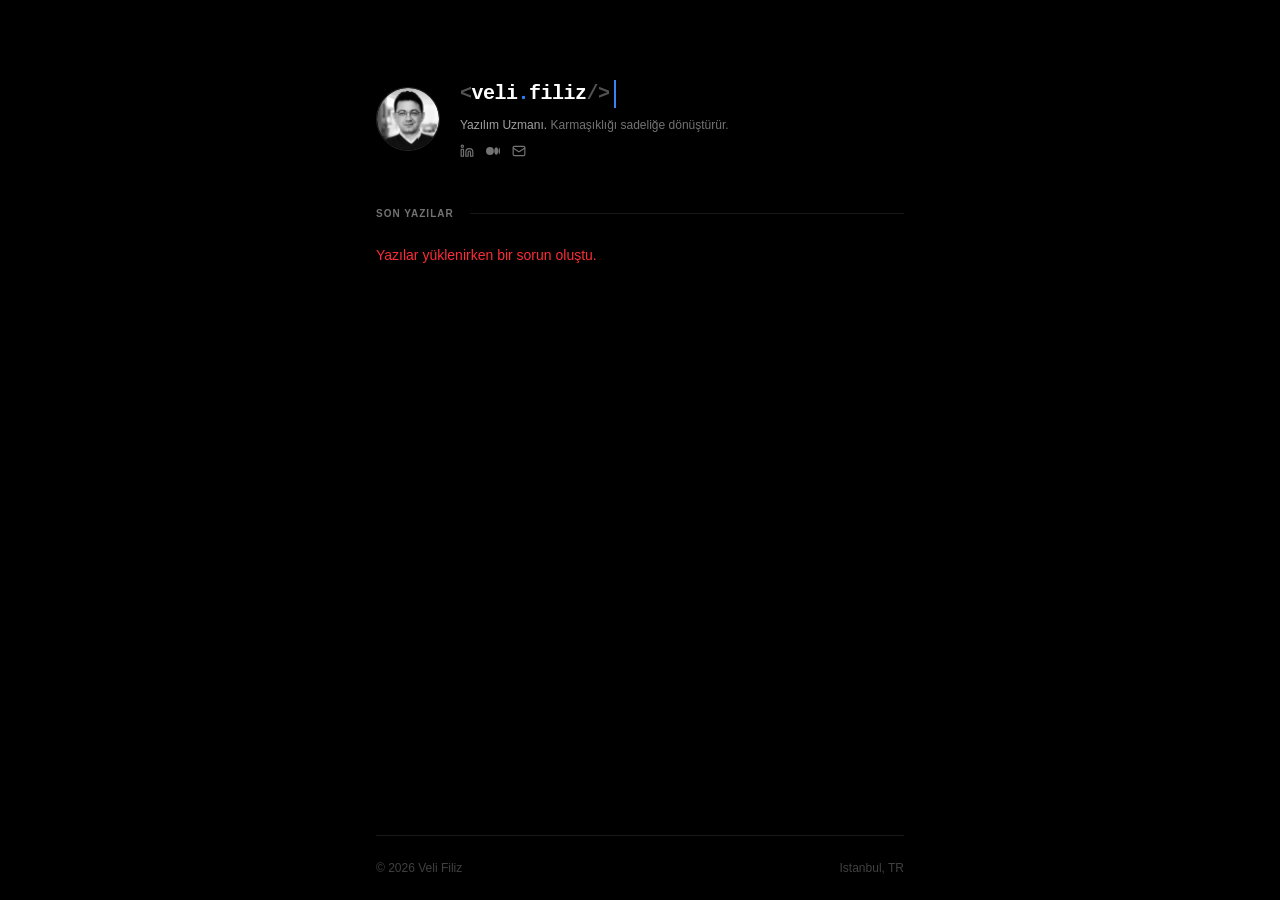
==== commit d9ed0844: "upp" ====
--- a/index.html
+++ b/index.html
@@ -22,7 +22,7 @@
 
     <!-- Open Graph / Facebook -->
     <meta property="og:type" content="website" />
-    <meta property="og:url" content="https://velifiliz.com/" />
+    <meta property="og:url" content="https://velifiliz.github.io/" />
     <meta property="og:title" content="Veli Filiz | Yazılım Uzmanı & Full-stack Geliştirici" />
     <meta property="og:description"
         content="Veli Filiz'in kişisel portfolyosu ve blogu. Yazılım geliştirme, teknoloji ve modern web teknolojileri üzerine yazılar." />
@@ -30,15 +30,15 @@
 
     <!-- Twitter -->
     <meta property="twitter:card" content="summary_large_image" />
-    <meta property="twitter:url" content="https://velifiliz.com/" />
+    <meta property="twitter:url" content="https://velifiliz.github.io/" />
     <meta property="twitter:title" content="Veli Filiz | Yazılım Uzmanı & Full-stack Geliştirici" />
     <meta property="twitter:description"
         content="Veli Filiz'in kişisel portfolyosu ve blogu. Yazılım geliştirme, teknoloji ve modern web teknolojileri üzerine yazılar." />
     <meta property="twitter:image" content="/assets/images/profile-pic.png" />
 
-    <link rel="canonical" href="https://velifiliz.com/" />
-  <script type="module" crossorigin src="/assets/index-CvZmpK1L.js"></script>
-  <link rel="stylesheet" crossorigin href="/assets/index-C3fnEzZR.css">
+    <link rel="canonical" href="https://velifiliz.github.io/" />
+  <script type="module" crossorigin src="/assets/index-CLH1kRkY.js"></script>
+  <link rel="stylesheet" crossorigin href="/assets/index-CXteMbrf.css">
 </head>
 
 <body>
--- a/assets/index-CXteMbrf.css
+++ b/assets/index-CXteMbrf.css
@@ -0,0 +1 @@
+pre code.hljs{display:block;overflow-x:auto;padding:1em}code.hljs{padding:3px 5px}.hljs{color:#c9d1d9;background:#0d1117}.hljs-doctag,.hljs-keyword,.hljs-meta .hljs-keyword,.hljs-template-tag,.hljs-template-variable,.hljs-type,.hljs-variable.language_{color:#ff7b72}.hljs-title,.hljs-title.class_,.hljs-title.class_.inherited__,.hljs-title.function_{color:#d2a8ff}.hljs-attr,.hljs-attribute,.hljs-literal,.hljs-meta,.hljs-number,.hljs-operator,.hljs-variable,.hljs-selector-attr,.hljs-selector-class,.hljs-selector-id{color:#79c0ff}.hljs-regexp,.hljs-string,.hljs-meta .hljs-string{color:#a5d6ff}.hljs-built_in,.hljs-symbol{color:#ffa657}.hljs-comment,.hljs-code,.hljs-formula{color:#8b949e}.hljs-name,.hljs-quote,.hljs-selector-tag,.hljs-selector-pseudo{color:#7ee787}.hljs-subst{color:#c9d1d9}.hljs-section{color:#1f6feb;font-weight:700}.hljs-bullet{color:#f2cc60}.hljs-emphasis{color:#c9d1d9;font-style:italic}.hljs-strong{color:#c9d1d9;font-weight:700}.hljs-addition{color:#aff5b4;background-color:#033a16}.hljs-deletion{color:#ffdcd7;background-color:#67060c}@layer properties{@supports ((-webkit-hyphens:none) and (not (margin-trim:inline))) or ((-moz-orient:inline) and (not (color:rgb(from red r g b)))){*,:before,:after,::backdrop{--tw-translate-x:0;--tw-translate-y:0;--tw-translate-z:0;--tw-rotate-x:initial;--tw-rotate-y:initial;--tw-rotate-z:initial;--tw-skew-x:initial;--tw-skew-y:initial;--tw-space-y-reverse:0;--tw-border-style:solid;--tw-gradient-position:initial;--tw-gradient-from:#0000;--tw-gradient-via:#0000;--tw-gradient-to:#0000;--tw-gradient-stops:initial;--tw-gradient-via-stops:initial;--tw-gradient-from-position:0%;--tw-gradient-via-position:50%;--tw-gradient-to-position:100%;--tw-leading:initial;--tw-font-weight:initial;--tw-tracking:initial;--tw-shadow:0 0 #0000;--tw-shadow-color:initial;--tw-shadow-alpha:100%;--tw-inset-shadow:0 0 #0000;--tw-inset-shadow-color:initial;--tw-inset-shadow-alpha:100%;--tw-ring-color:initial;--tw-ring-shadow:0 0 #0000;--tw-inset-ring-color:initial;--tw-inset-ring-shadow:0 0 #0000;--tw-ring-inset:initial;--tw-ring-offset-width:0px;--tw-ring-offset-color:#fff;--tw-ring-offset-shadow:0 0 #0000;--tw-blur:initial;--tw-brightness:initial;--tw-contrast:initial;--tw-grayscale:initial;--tw-hue-rotate:initial;--tw-invert:initial;--tw-opacity:initial;--tw-saturate:initial;--tw-sepia:initial;--tw-drop-shadow:initial;--tw-drop-shadow-color:initial;--tw-drop-shadow-alpha:100%;--tw-drop-shadow-size:initial;--tw-backdrop-blur:initial;--tw-backdrop-brightness:initial;--tw-backdrop-contrast:initial;--tw-backdrop-grayscale:initial;--tw-backdrop-hue-rotate:initial;--tw-backdrop-invert:initial;--tw-backdrop-opacity:initial;--tw-backdrop-saturate:initial;--tw-backdrop-sepia:initial;--tw-duration:initial;--tw-ease:initial;--tw-scale-x:1;--tw-scale-y:1;--tw-scale-z:1}}}@layer theme{:root,:host{--font-sans:ui-sans-serif,system-ui,sans-serif,"Apple Color Emoji","Segoe UI Emoji","Segoe UI Symbol","Noto Color Emoji";--font-mono:ui-monospace,SFMono-Regular,Menlo,Monaco,Consolas,"Liberation Mono","Courier New",monospace;--color-red-500:oklch(63.7% .237 25.331);--color-blue-300:oklch(80.9% .105 251.813);--color-blue-400:oklch(70.7% .165 254.624);--color-blue-500:oklch(62.3% .214 259.815);--color-neutral-200:oklch(92.2% 0 0);--color-neutral-300:oklch(87% 0 0);--color-neutral-400:oklch(70.8% 0 0);--color-neutral-500:oklch(55.6% 0 0);--color-neutral-600:oklch(43.9% 0 0);--color-neutral-700:oklch(37.1% 0 0);--color-neutral-800:oklch(26.9% 0 0);--color-neutral-900:oklch(20.5% 0 0);--color-black:#000;--color-white:#fff;--spacing:.25rem;--container-md:28rem;--container-xl:36rem;--text-xs:.75rem;--text-xs--line-height:calc(1/.75);--text-sm:.875rem;--text-sm--line-height:calc(1.25/.875);--text-base:1rem;--text-base--line-height: 1.5 ;--text-lg:1.125rem;--text-lg--line-height:calc(1.75/1.125);--text-xl:1.25rem;--text-xl--line-height:calc(1.75/1.25);--text-2xl:1.5rem;--text-2xl--line-height:calc(2/1.5);--text-3xl:1.875rem;--text-3xl--line-height: 1.2 ;--text-4xl:2.25rem;--text-4xl--line-height:calc(2.5/2.25);--font-weight-medium:500;--font-weight-bold:700;--tracking-tighter:-.05em;--tracking-tight:-.025em;--tracking-wide:.025em;--tracking-wider:.05em;--tracking-widest:.1em;--leading-tight:1.25;--leading-snug:1.375;--leading-relaxed:1.625;--radius-lg:.5rem;--radius-xl:.75rem;--radius-2xl:1rem;--radius-3xl:1.5rem;--ease-in-out:cubic-bezier(.4,0,.2,1);--animate-pulse:pulse 2s cubic-bezier(.4,0,.6,1)infinite;--blur-sm:8px;--blur-xl:24px;--default-transition-duration:.15s;--default-transition-timing-function:cubic-bezier(.4,0,.2,1);--default-font-family:var(--font-sans);--default-mono-font-family:var(--font-mono)}}@layer base{*,:after,:before,::backdrop{box-sizing:border-box;border:0 solid;margin:0;padding:0}::file-selector-button{box-sizing:border-box;border:0 solid;margin:0;padding:0}html,:host{-webkit-text-size-adjust:100%;-moz-tab-size:4;-o-tab-size:4;tab-size:4;line-height:1.5;font-family:var(--default-font-family,ui-sans-serif,system-ui,sans-serif,"Apple Color Emoji","Segoe UI Emoji","Segoe UI Symbol","Noto Color Emoji");font-feature-settings:var(--default-font-feature-settings,normal);font-variation-settings:var(--default-font-variation-settings,normal);-webkit-tap-highlight-color:transparent}hr{height:0;color:inherit;border-top-width:1px}abbr:where([title]){-webkit-text-decoration:underline dotted;text-decoration:underline dotted}h1,h2,h3,h4,h5,h6{font-size:inherit;font-weight:inherit}a{color:inherit;-webkit-text-decoration:inherit;text-decoration:inherit}b,strong{font-weight:bolder}code,kbd,samp,pre{font-family:var(--default-mono-font-family,ui-monospace,SFMono-Regular,Menlo,Monaco,Consolas,"Liberation Mono","Courier New",monospace);font-feature-settings:var(--default-mono-font-feature-settings,normal);font-variation-settings:var(--default-mono-font-variation-settings,normal);font-size:1em}small{font-size:80%}sub,sup{vertical-align:baseline;font-size:75%;line-height:0;position:relative}sub{bottom:-.25em}sup{top:-.5em}table{text-indent:0;border-color:inherit;border-collapse:collapse}:-moz-focusring{outline:auto}progress{vertical-align:baseline}summary{display:list-item}ol,ul,menu{list-style:none}img,svg,video,canvas,audio,iframe,embed,object{vertical-align:middle;display:block}img,video{max-width:100%;height:auto}button,input,select,optgroup,textarea{font:inherit;font-feature-settings:inherit;font-variation-settings:inherit;letter-spacing:inherit;color:inherit;opacity:1;background-color:#0000;border-radius:0}::file-selector-button{font:inherit;font-feature-settings:inherit;font-variation-settings:inherit;letter-spacing:inherit;color:inherit;opacity:1;background-color:#0000;border-radius:0}:where(select:is([multiple],[size])) optgroup{font-weight:bolder}:where(select:is([multiple],[size])) optgroup option{padding-inline-start:20px}::file-selector-button{margin-inline-end:4px}::-moz-placeholder{opacity:1}::placeholder{opacity:1}@supports (not (-webkit-appearance:-apple-pay-button)) or (contain-intrinsic-size:1px){::-moz-placeholder{color:currentColor}::placeholder{color:currentColor}@supports (color:color-mix(in lab,red,red)){::-moz-placeholder{color:color-mix(in oklab,currentcolor 50%,transparent)}::placeholder{color:color-mix(in oklab,currentcolor 50%,transparent)}}}textarea{resize:vertical}::-webkit-search-decoration{-webkit-appearance:none}::-webkit-date-and-time-value{min-height:1lh;text-align:inherit}::-webkit-datetime-edit{display:inline-flex}::-webkit-datetime-edit-fields-wrapper{padding:0}::-webkit-datetime-edit{padding-block:0}::-webkit-datetime-edit-year-field{padding-block:0}::-webkit-datetime-edit-month-field{padding-block:0}::-webkit-datetime-edit-day-field{padding-block:0}::-webkit-datetime-edit-hour-field{padding-block:0}::-webkit-datetime-edit-minute-field{padding-block:0}::-webkit-datetime-edit-second-field{padding-block:0}::-webkit-datetime-edit-millisecond-field{padding-block:0}::-webkit-datetime-edit-meridiem-field{padding-block:0}::-webkit-calendar-picker-indicator{line-height:1}:-moz-ui-invalid{box-shadow:none}button,input:where([type=button],[type=reset],[type=submit]){-webkit-appearance:button;-moz-appearance:button;appearance:button}::file-selector-button{-webkit-appearance:button;-moz-appearance:button;appearance:button}::-webkit-inner-spin-button{height:auto}::-webkit-outer-spin-button{height:auto}[hidden]:where(:not([hidden=until-found])){display:none!important}}@layer components;@layer utilities{.absolute{position:absolute}.relative{position:relative}.sticky{position:sticky}.top-0{top:calc(var(--spacing)*0)}.bottom-0{bottom:calc(var(--spacing)*0)}.left-0{left:calc(var(--spacing)*0)}.z-50{z-index:50}.-mx-4{margin-inline:calc(var(--spacing)*-4)}.mt-1{margin-top:calc(var(--spacing)*1)}.mt-2{margin-top:calc(var(--spacing)*2)}.mt-12{margin-top:calc(var(--spacing)*12)}.mt-auto{margin-top:auto}.mb-6{margin-bottom:calc(var(--spacing)*6)}.mb-8{margin-bottom:calc(var(--spacing)*8)}.mb-10{margin-bottom:calc(var(--spacing)*10)}.ml-1{margin-left:calc(var(--spacing)*1)}.ml-4{margin-left:calc(var(--spacing)*4)}.ml-auto{margin-left:auto}.line-clamp-1{-webkit-line-clamp:1;-webkit-box-orient:vertical;display:-webkit-box;overflow:hidden}.line-clamp-2{-webkit-line-clamp:2;-webkit-box-orient:vertical;display:-webkit-box;overflow:hidden}.flex{display:flex}.hidden{display:none}.h-1{height:calc(var(--spacing)*1)}.h-3{height:calc(var(--spacing)*3)}.h-4{height:calc(var(--spacing)*4)}.h-8{height:calc(var(--spacing)*8)}.h-12{height:calc(var(--spacing)*12)}.h-14{height:calc(var(--spacing)*14)}.h-48{height:calc(var(--spacing)*48)}.h-\[1px\]{height:1px}.h-full{height:100%}.h-px{height:1px}.max-h-0{max-height:calc(var(--spacing)*0)}.max-h-32{max-height:calc(var(--spacing)*32)}.min-h-screen{min-height:100vh}.w-1{width:calc(var(--spacing)*1)}.w-3\/4{width:75%}.w-8{width:calc(var(--spacing)*8)}.w-12{width:calc(var(--spacing)*12)}.w-14{width:calc(var(--spacing)*14)}.w-full{width:100%}.max-w-md{max-width:var(--container-md)}.max-w-xl{max-width:var(--container-xl)}.min-w-0{min-width:calc(var(--spacing)*0)}.flex-1{flex:1}.shrink-0{flex-shrink:0}.flex-grow{flex-grow:1}.-translate-y-2{--tw-translate-y:calc(var(--spacing)*-2);translate:var(--tw-translate-x)var(--tw-translate-y)}.translate-y-0{--tw-translate-y:calc(var(--spacing)*0);translate:var(--tw-translate-x)var(--tw-translate-y)}.transform{transform:var(--tw-rotate-x,)var(--tw-rotate-y,)var(--tw-rotate-z,)var(--tw-skew-x,)var(--tw-skew-y,)}.animate-pulse{animation:var(--animate-pulse)}.cursor-pointer{cursor:pointer}.flex-col{flex-direction:column}.flex-wrap{flex-wrap:wrap}.items-center{align-items:center}.justify-between{justify-content:space-between}.justify-center{justify-content:center}.gap-0{gap:calc(var(--spacing)*0)}.gap-1{gap:calc(var(--spacing)*1)}.gap-2{gap:calc(var(--spacing)*2)}.gap-3{gap:calc(var(--spacing)*3)}.gap-4{gap:calc(var(--spacing)*4)}.gap-8{gap:calc(var(--spacing)*8)}:where(.space-y-1>:not(:last-child)){--tw-space-y-reverse:0;margin-block-start:calc(calc(var(--spacing)*1)*var(--tw-space-y-reverse));margin-block-end:calc(calc(var(--spacing)*1)*calc(1 - var(--tw-space-y-reverse)))}:where(.space-y-3>:not(:last-child)){--tw-space-y-reverse:0;margin-block-start:calc(calc(var(--spacing)*3)*var(--tw-space-y-reverse));margin-block-end:calc(calc(var(--spacing)*3)*calc(1 - var(--tw-space-y-reverse)))}:where(.space-y-4>:not(:last-child)){--tw-space-y-reverse:0;margin-block-start:calc(calc(var(--spacing)*4)*var(--tw-space-y-reverse));margin-block-end:calc(calc(var(--spacing)*4)*calc(1 - var(--tw-space-y-reverse)))}:where(.space-y-6>:not(:last-child)){--tw-space-y-reverse:0;margin-block-start:calc(calc(var(--spacing)*6)*var(--tw-space-y-reverse));margin-block-end:calc(calc(var(--spacing)*6)*calc(1 - var(--tw-space-y-reverse)))}.gap-x-6{-moz-column-gap:calc(var(--spacing)*6);column-gap:calc(var(--spacing)*6)}.gap-y-3{row-gap:calc(var(--spacing)*3)}.overflow-hidden{overflow:hidden}.rounded{border-radius:.25rem}.rounded-3xl{border-radius:var(--radius-3xl)}.rounded-full{border-radius:3.40282e38px}.rounded-lg{border-radius:var(--radius-lg)}.rounded-xl{border-radius:var(--radius-xl)}.border{border-style:var(--tw-border-style);border-width:1px}.border-t{border-top-style:var(--tw-border-style);border-top-width:1px}.border-blue-500\/10{border-color:#3080ff1a}@supports (color:color-mix(in lab,red,red)){.border-blue-500\/10{border-color:color-mix(in oklab,var(--color-blue-500)10%,transparent)}}.border-neutral-700{border-color:var(--color-neutral-700)}.border-neutral-800{border-color:var(--color-neutral-800)}.border-neutral-800\/50{border-color:#26262680}@supports (color:color-mix(in lab,red,red)){.border-neutral-800\/50{border-color:color-mix(in oklab,var(--color-neutral-800)50%,transparent)}}.border-neutral-900{border-color:var(--color-neutral-900)}.border-transparent{border-color:#0000}.bg-black\/80{background-color:#000c}@supports (color:color-mix(in lab,red,red)){.bg-black\/80{background-color:color-mix(in oklab,var(--color-black)80%,transparent)}}.bg-blue-500\/10{background-color:#3080ff1a}@supports (color:color-mix(in lab,red,red)){.bg-blue-500\/10{background-color:color-mix(in oklab,var(--color-blue-500)10%,transparent)}}.bg-neutral-800{background-color:var(--color-neutral-800)}.bg-neutral-900{background-color:var(--color-neutral-900)}.bg-neutral-900\/40{background-color:#17171766}@supports (color:color-mix(in lab,red,red)){.bg-neutral-900\/40{background-color:color-mix(in oklab,var(--color-neutral-900)40%,transparent)}}.bg-transparent{background-color:#0000}.bg-gradient-to-r{--tw-gradient-position:to right in oklab;background-image:linear-gradient(var(--tw-gradient-stops))}.from-transparent{--tw-gradient-from:transparent;--tw-gradient-stops:var(--tw-gradient-via-stops,var(--tw-gradient-position),var(--tw-gradient-from)var(--tw-gradient-from-position),var(--tw-gradient-to)var(--tw-gradient-to-position))}.via-neutral-500\/20{--tw-gradient-via:#73737333}@supports (color:color-mix(in lab,red,red)){.via-neutral-500\/20{--tw-gradient-via:color-mix(in oklab,var(--color-neutral-500)20%,transparent)}}.via-neutral-500\/20{--tw-gradient-via-stops:var(--tw-gradient-position),var(--tw-gradient-from)var(--tw-gradient-from-position),var(--tw-gradient-via)var(--tw-gradient-via-position),var(--tw-gradient-to)var(--tw-gradient-to-position);--tw-gradient-stops:var(--tw-gradient-via-stops)}.to-transparent{--tw-gradient-to:transparent;--tw-gradient-stops:var(--tw-gradient-via-stops,var(--tw-gradient-position),var(--tw-gradient-from)var(--tw-gradient-from-position),var(--tw-gradient-to)var(--tw-gradient-to-position))}.object-cover{-o-object-fit:cover;object-fit:cover}.p-4{padding:calc(var(--spacing)*4)}.p-8{padding:calc(var(--spacing)*8)}.px-2{padding-inline:calc(var(--spacing)*2)}.px-2\.5{padding-inline:calc(var(--spacing)*2.5)}.px-4{padding-inline:calc(var(--spacing)*4)}.px-6{padding-inline:calc(var(--spacing)*6)}.py-0{padding-block:calc(var(--spacing)*0)}.py-0\.5{padding-block:calc(var(--spacing)*.5)}.py-1{padding-block:calc(var(--spacing)*1)}.py-2{padding-block:calc(var(--spacing)*2)}.py-6{padding-block:calc(var(--spacing)*6)}.pt-2{padding-top:calc(var(--spacing)*2)}.pt-4{padding-top:calc(var(--spacing)*4)}.pt-12{padding-top:calc(var(--spacing)*12)}.text-center{text-align:center}.text-left{text-align:left}.font-mono{font-family:var(--font-mono)}.text-2xl{font-size:var(--text-2xl);line-height:var(--tw-leading,var(--text-2xl--line-height))}.text-base{font-size:var(--text-base);line-height:var(--tw-leading,var(--text-base--line-height))}.text-lg{font-size:var(--text-lg);line-height:var(--tw-leading,var(--text-lg--line-height))}.text-sm{font-size:var(--text-sm);line-height:var(--tw-leading,var(--text-sm--line-height))}.text-xs{font-size:var(--text-xs);line-height:var(--tw-leading,var(--text-xs--line-height))}.text-\[10px\]{font-size:10px}.leading-\[1\.8\]{--tw-leading:1.8;line-height:1.8}.leading-relaxed{--tw-leading:var(--leading-relaxed);line-height:var(--leading-relaxed)}.leading-snug{--tw-leading:var(--leading-snug);line-height:var(--leading-snug)}.leading-tight{--tw-leading:var(--leading-tight);line-height:var(--leading-tight)}.font-bold{--tw-font-weight:var(--font-weight-bold);font-weight:var(--font-weight-bold)}.font-medium{--tw-font-weight:var(--font-weight-medium);font-weight:var(--font-weight-medium)}.tracking-tight{--tw-tracking:var(--tracking-tight);letter-spacing:var(--tracking-tight)}.tracking-tighter{--tw-tracking:var(--tracking-tighter);letter-spacing:var(--tracking-tighter)}.tracking-wider{--tw-tracking:var(--tracking-wider);letter-spacing:var(--tracking-wider)}.tracking-widest{--tw-tracking:var(--tracking-widest);letter-spacing:var(--tracking-widest)}.whitespace-nowrap{white-space:nowrap}.text-blue-400{color:var(--color-blue-400)}.text-blue-500{color:var(--color-blue-500)}.text-neutral-200{color:var(--color-neutral-200)}.text-neutral-300{color:var(--color-neutral-300)}.text-neutral-400{color:var(--color-neutral-400)}.text-neutral-500{color:var(--color-neutral-500)}.text-neutral-600{color:var(--color-neutral-600)}.text-neutral-700{color:var(--color-neutral-700)}.text-red-500{color:var(--color-red-500)}.text-white{color:var(--color-white)}.lowercase{text-transform:lowercase}.uppercase{text-transform:uppercase}.opacity-0{opacity:0}.opacity-80{opacity:.8}.opacity-100{opacity:1}.shadow-lg{--tw-shadow:0 10px 15px -3px var(--tw-shadow-color,#0000001a),0 4px 6px -4px var(--tw-shadow-color,#0000001a);box-shadow:var(--tw-inset-shadow),var(--tw-inset-ring-shadow),var(--tw-ring-offset-shadow),var(--tw-ring-shadow),var(--tw-shadow)}.shadow-sm{--tw-shadow:0 1px 3px 0 var(--tw-shadow-color,#0000001a),0 1px 2px -1px var(--tw-shadow-color,#0000001a);box-shadow:var(--tw-inset-shadow),var(--tw-inset-ring-shadow),var(--tw-ring-offset-shadow),var(--tw-ring-shadow),var(--tw-shadow)}.grayscale{--tw-grayscale:grayscale(100%);filter:var(--tw-blur,)var(--tw-brightness,)var(--tw-contrast,)var(--tw-grayscale,)var(--tw-hue-rotate,)var(--tw-invert,)var(--tw-saturate,)var(--tw-sepia,)var(--tw-drop-shadow,)}.filter{filter:var(--tw-blur,)var(--tw-brightness,)var(--tw-contrast,)var(--tw-grayscale,)var(--tw-hue-rotate,)var(--tw-invert,)var(--tw-saturate,)var(--tw-sepia,)var(--tw-drop-shadow,)}.backdrop-blur-sm{--tw-backdrop-blur:blur(var(--blur-sm));-webkit-backdrop-filter:var(--tw-backdrop-blur,)var(--tw-backdrop-brightness,)var(--tw-backdrop-contrast,)var(--tw-backdrop-grayscale,)var(--tw-backdrop-hue-rotate,)var(--tw-backdrop-invert,)var(--tw-backdrop-opacity,)var(--tw-backdrop-saturate,)var(--tw-backdrop-sepia,);backdrop-filter:var(--tw-backdrop-blur,)var(--tw-backdrop-brightness,)var(--tw-backdrop-contrast,)var(--tw-backdrop-grayscale,)var(--tw-backdrop-hue-rotate,)var(--tw-backdrop-invert,)var(--tw-backdrop-opacity,)var(--tw-backdrop-saturate,)var(--tw-backdrop-sepia,)}.backdrop-blur-xl{--tw-backdrop-blur:blur(var(--blur-xl));-webkit-backdrop-filter:var(--tw-backdrop-blur,)var(--tw-backdrop-brightness,)var(--tw-backdrop-contrast,)var(--tw-backdrop-grayscale,)var(--tw-backdrop-hue-rotate,)var(--tw-backdrop-invert,)var(--tw-backdrop-opacity,)var(--tw-backdrop-saturate,)var(--tw-backdrop-sepia,);backdrop-filter:var(--tw-backdrop-blur,)var(--tw-backdrop-brightness,)var(--tw-backdrop-contrast,)var(--tw-backdrop-grayscale,)var(--tw-backdrop-hue-rotate,)var(--tw-backdrop-invert,)var(--tw-backdrop-opacity,)var(--tw-backdrop-saturate,)var(--tw-backdrop-sepia,)}.transition-all{transition-property:all;transition-timing-function:var(--tw-ease,var(--default-transition-timing-function));transition-duration:var(--tw-duration,var(--default-transition-duration))}.transition-colors{transition-property:color,background-color,border-color,outline-color,text-decoration-color,fill,stroke,--tw-gradient-from,--tw-gradient-via,--tw-gradient-to;transition-timing-function:var(--tw-ease,var(--default-transition-timing-function));transition-duration:var(--tw-duration,var(--default-transition-duration))}.transition-opacity{transition-property:opacity;transition-timing-function:var(--tw-ease,var(--default-transition-timing-function));transition-duration:var(--tw-duration,var(--default-transition-duration))}.transition-transform{transition-property:transform,translate,scale,rotate;transition-timing-function:var(--tw-ease,var(--default-transition-timing-function));transition-duration:var(--tw-duration,var(--default-transition-duration))}.duration-200{--tw-duration:.2s;transition-duration:.2s}.duration-300{--tw-duration:.3s;transition-duration:.3s}.duration-500{--tw-duration:.5s;transition-duration:.5s}.duration-1000{--tw-duration:1s;transition-duration:1s}.ease-in-out{--tw-ease:var(--ease-in-out);transition-timing-function:var(--ease-in-out)}.outline-none{--tw-outline-style:none;outline-style:none}@media(hover:hover){.group-hover\:translate-x-1:is(:where(.group):hover *){--tw-translate-x:calc(var(--spacing)*1);translate:var(--tw-translate-x)var(--tw-translate-y)}.group-hover\:scale-105:is(:where(.group):hover *){--tw-scale-x:105%;--tw-scale-y:105%;--tw-scale-z:105%;scale:var(--tw-scale-x)var(--tw-scale-y)}.group-hover\:text-neutral-400:is(:where(.group):hover *){color:var(--color-neutral-400)}.group-hover\:text-white:is(:where(.group):hover *){color:var(--color-white)}.group-hover\:opacity-80:is(:where(.group):hover *){opacity:.8}.group-hover\:opacity-100:is(:where(.group):hover *){opacity:1}.group-hover\:grayscale-0:is(:where(.group):hover *){--tw-grayscale:grayscale(0%);filter:var(--tw-blur,)var(--tw-brightness,)var(--tw-contrast,)var(--tw-grayscale,)var(--tw-hue-rotate,)var(--tw-invert,)var(--tw-saturate,)var(--tw-sepia,)var(--tw-drop-shadow,)}}.selection\:bg-blue-500\/30 ::-moz-selection{background-color:#3080ff4d}.selection\:bg-blue-500\/30 ::selection{background-color:#3080ff4d}@supports (color:color-mix(in lab,red,red)){.selection\:bg-blue-500\/30 ::-moz-selection{background-color:color-mix(in oklab,var(--color-blue-500)30%,transparent)}.selection\:bg-blue-500\/30 ::selection{background-color:color-mix(in oklab,var(--color-blue-500)30%,transparent)}}.selection\:bg-blue-500\/30::-moz-selection{background-color:#3080ff4d}.selection\:bg-blue-500\/30::selection{background-color:#3080ff4d}@supports (color:color-mix(in lab,red,red)){.selection\:bg-blue-500\/30::-moz-selection{background-color:color-mix(in oklab,var(--color-blue-500)30%,transparent)}.selection\:bg-blue-500\/30::selection{background-color:color-mix(in oklab,var(--color-blue-500)30%,transparent)}}@media(hover:hover){.hover\:scale-105:hover{--tw-scale-x:105%;--tw-scale-y:105%;--tw-scale-z:105%;scale:var(--tw-scale-x)var(--tw-scale-y)}.hover\:border-neutral-800\/60:hover{border-color:#26262699}@supports (color:color-mix(in lab,red,red)){.hover\:border-neutral-800\/60:hover{border-color:color-mix(in oklab,var(--color-neutral-800)60%,transparent)}}.hover\:bg-neutral-700:hover{background-color:var(--color-neutral-700)}.hover\:bg-neutral-900\/40:hover{background-color:#17171766}@supports (color:color-mix(in lab,red,red)){.hover\:bg-neutral-900\/40:hover{background-color:color-mix(in oklab,var(--color-neutral-900)40%,transparent)}}.hover\:text-white:hover{color:var(--color-white)}.hover\:grayscale-0:hover{--tw-grayscale:grayscale(0%);filter:var(--tw-blur,)var(--tw-brightness,)var(--tw-contrast,)var(--tw-grayscale,)var(--tw-hue-rotate,)var(--tw-invert,)var(--tw-saturate,)var(--tw-sepia,)var(--tw-drop-shadow,)}}.active\:scale-95:active{--tw-scale-x:95%;--tw-scale-y:95%;--tw-scale-z:95%;scale:var(--tw-scale-x)var(--tw-scale-y)}@media(min-width:40rem){.sm\:inline{display:inline}}@media(min-width:48rem){.md\:-mx-8{margin-inline:calc(var(--spacing)*-8)}.md\:mt-2{margin-top:calc(var(--spacing)*2)}.md\:mb-8{margin-bottom:calc(var(--spacing)*8)}.md\:mb-12{margin-bottom:calc(var(--spacing)*12)}.md\:line-clamp-none{-webkit-line-clamp:unset;-webkit-box-orient:horizontal;display:block;overflow:visible}.md\:block{display:block}.md\:h-10{height:calc(var(--spacing)*10)}.md\:h-16{height:calc(var(--spacing)*16)}.md\:w-10{width:calc(var(--spacing)*10)}.md\:w-16{width:calc(var(--spacing)*16)}.md\:gap-2{gap:calc(var(--spacing)*2)}.md\:gap-5{gap:calc(var(--spacing)*5)}.md\:px-8{padding-inline:calc(var(--spacing)*8)}.md\:py-3{padding-block:calc(var(--spacing)*3)}.md\:pt-20{padding-top:calc(var(--spacing)*20)}.md\:text-4xl{font-size:var(--text-4xl);line-height:var(--tw-leading,var(--text-4xl--line-height))}.md\:text-lg{font-size:var(--text-lg);line-height:var(--tw-leading,var(--text-lg--line-height))}.md\:text-xl{font-size:var(--text-xl);line-height:var(--tw-leading,var(--text-xl--line-height))}.md\:text-xs{font-size:var(--text-xs);line-height:var(--tw-leading,var(--text-xs--line-height))}}}:root{color-scheme:dark;font-family:Inter,sans-serif}body{background-color:var(--color-black);color:var(--color-neutral-200);-webkit-font-smoothing:antialiased;-moz-osx-font-smoothing:grayscale}body ::-moz-selection{background-color:var(--color-neutral-800)}body ::selection{background-color:var(--color-neutral-800)}body::-moz-selection{background-color:var(--color-neutral-800)}body::selection{background-color:var(--color-neutral-800)}body ::-moz-selection{color:var(--color-white)}body ::selection{color:var(--color-white)}body::-moz-selection{color:var(--color-white)}body::selection{color:var(--color-white)}@keyframes typing{0%{width:0}to{width:13ch}}@keyframes blink{50%{border-color:#0000}}.animate-typing{white-space:nowrap;vertical-align:bottom;border-right:2px solid #3b82f6;width:0;animation:1.5s steps(13,end) forwards typing,1s step-end infinite blink;display:inline-block;overflow:hidden}.blog-content{color:var(--color-neutral-300);-webkit-font-smoothing:antialiased;-moz-osx-font-smoothing:grayscale}.blog-content h1,.blog-content h2,.blog-content h3{margin-top:calc(var(--spacing)*10);margin-bottom:calc(var(--spacing)*4);--tw-font-weight:var(--font-weight-bold);font-weight:var(--font-weight-bold);--tw-tracking:var(--tracking-tight);letter-spacing:var(--tracking-tight);color:var(--color-white)}.blog-content h1{font-size:var(--text-2xl);line-height:var(--tw-leading,var(--text-2xl--line-height))}@media(min-width:48rem){.blog-content h1{font-size:var(--text-3xl);line-height:var(--tw-leading,var(--text-3xl--line-height))}}.blog-content h2{border-left-style:var(--tw-border-style);border-color:#3080ff80;border-left-width:2px}@supports (color:color-mix(in lab,red,red)){.blog-content h2{border-color:color-mix(in oklab,var(--color-blue-500)50%,transparent)}}.blog-content h2{padding-block:calc(var(--spacing)*.5);padding-left:calc(var(--spacing)*4);font-size:var(--text-xl);line-height:var(--tw-leading,var(--text-xl--line-height))}@media(min-width:48rem){.blog-content h2{font-size:var(--text-2xl);line-height:var(--tw-leading,var(--text-2xl--line-height))}}.blog-content h3{font-size:var(--text-lg);line-height:var(--tw-leading,var(--text-lg--line-height))}@media(min-width:48rem){.blog-content h3{font-size:var(--text-xl);line-height:var(--tw-leading,var(--text-xl--line-height))}}.blog-content p{margin-bottom:calc(var(--spacing)*6);--tw-leading:1.8;font-size:1.1rem;line-height:1.8}.blog-content a{color:var(--color-blue-400);text-decoration-line:underline;text-decoration-color:#3080ff4d}@supports (color:color-mix(in lab,red,red)){.blog-content a{text-decoration-color:color-mix(in oklab,var(--color-blue-500)30%,transparent)}}.blog-content a{text-underline-offset:8px;transition-property:all;transition-timing-function:var(--tw-ease,var(--default-transition-timing-function));transition-duration:var(--tw-duration,var(--default-transition-duration));--tw-duration:.3s;transition-duration:.3s}@media(hover:hover){.blog-content a:hover{color:var(--color-white);text-decoration-color:var(--color-white)}}.blog-content img{margin-block:calc(var(--spacing)*12);border-style:var(--tw-border-style);border-width:1px;border-color:#26262680;border-radius:2rem;width:100%;height:auto}@supports (color:color-mix(in lab,red,red)){.blog-content img{border-color:color-mix(in oklab,var(--color-neutral-800)50%,transparent)}}.blog-content img{--tw-shadow:0 25px 50px -12px var(--tw-shadow-color,#00000040);box-shadow:var(--tw-inset-shadow),var(--tw-inset-ring-shadow),var(--tw-ring-offset-shadow),var(--tw-ring-shadow),var(--tw-shadow)}.blog-content ul,.blog-content ol{margin-block:calc(var(--spacing)*8);margin-left:calc(var(--spacing)*6)}:where(:is(.blog-content ul,.blog-content ol)>:not(:last-child)){--tw-space-y-reverse:0;margin-block-start:calc(calc(var(--spacing)*3)*var(--tw-space-y-reverse));margin-block-end:calc(calc(var(--spacing)*3)*calc(1 - var(--tw-space-y-reverse)))}.blog-content ul{list-style-type:disc}.blog-content ul ::marker{color:var(--color-blue-500)}.blog-content ul::marker{color:var(--color-blue-500)}.blog-content ul ::-webkit-details-marker{color:var(--color-blue-500)}.blog-content ul::-webkit-details-marker{color:var(--color-blue-500)}.blog-content ol{--tw-font-weight:var(--font-weight-bold);font-weight:var(--font-weight-bold);list-style-type:decimal}.blog-content ol ::marker{color:var(--color-blue-500)}.blog-content ol::marker{color:var(--color-blue-500)}.blog-content ol ::-webkit-details-marker{color:var(--color-blue-500)}.blog-content ol::-webkit-details-marker{color:var(--color-blue-500)}.blog-content li{padding-left:calc(var(--spacing)*3);font-size:1.05rem}.blog-content blockquote{margin-block:calc(var(--spacing)*10);border-top-right-radius:var(--radius-2xl);border-bottom-right-radius:var(--radius-2xl);border-left-style:var(--tw-border-style);border-left-width:4px;border-color:var(--color-blue-500);background-color:#3080ff0d}@supports (color:color-mix(in lab,red,red)){.blog-content blockquote{background-color:color-mix(in oklab,var(--color-blue-500)5%,transparent)}}.blog-content blockquote{padding-block:calc(var(--spacing)*4);padding-left:calc(var(--spacing)*8);font-size:var(--text-xl);line-height:var(--tw-leading,var(--text-xl--line-height));color:var(--color-neutral-300);font-style:italic}.blog-content pre{margin-block:calc(var(--spacing)*8);border-radius:var(--radius-2xl);border-style:var(--tw-border-style);border-width:1px;border-color:var(--color-neutral-800);padding:calc(var(--spacing)*6);font-family:var(--font-mono);font-size:var(--text-sm);line-height:var(--tw-leading,var(--text-sm--line-height));--tw-shadow:0 25px 50px -12px var(--tw-shadow-color,#00000040);box-shadow:var(--tw-inset-shadow),var(--tw-inset-ring-shadow),var(--tw-ring-offset-shadow),var(--tw-ring-shadow),var(--tw-shadow);--tw-backdrop-blur:blur(var(--blur-sm));-webkit-backdrop-filter:var(--tw-backdrop-blur,)var(--tw-backdrop-brightness,)var(--tw-backdrop-contrast,)var(--tw-backdrop-grayscale,)var(--tw-backdrop-hue-rotate,)var(--tw-backdrop-invert,)var(--tw-backdrop-opacity,)var(--tw-backdrop-saturate,)var(--tw-backdrop-sepia,);backdrop-filter:var(--tw-backdrop-blur,)var(--tw-backdrop-brightness,)var(--tw-backdrop-contrast,)var(--tw-backdrop-grayscale,)var(--tw-backdrop-hue-rotate,)var(--tw-backdrop-invert,)var(--tw-backdrop-opacity,)var(--tw-backdrop-saturate,)var(--tw-backdrop-sepia,);background-color:#0d1117cc;overflow-x:auto}.blog-content pre code{--tw-border-style:none;padding:calc(var(--spacing)*0);color:inherit;background-color:#0000;border-style:none}.blog-content code{border-style:var(--tw-border-style);border-width:1px;border-color:#40404080;border-radius:.25rem}@supports (color:color-mix(in lab,red,red)){.blog-content code{border-color:color-mix(in oklab,var(--color-neutral-700)50%,transparent)}}.blog-content code{background-color:#26262680}@supports (color:color-mix(in lab,red,red)){.blog-content code{background-color:color-mix(in oklab,var(--color-neutral-800)50%,transparent)}}.blog-content code{padding-inline:calc(var(--spacing)*1.5);padding-block:calc(var(--spacing)*.5);font-family:var(--font-mono);font-size:var(--text-sm);line-height:var(--tw-leading,var(--text-sm--line-height));color:var(--color-blue-300)}.blog-content figure{margin-block:calc(var(--spacing)*12)}.blog-content figcaption{margin-top:calc(var(--spacing)*4);text-align:center;font-size:var(--text-xs);line-height:var(--tw-leading,var(--text-xs--line-height));--tw-font-weight:var(--font-weight-medium);font-weight:var(--font-weight-medium);--tw-tracking:var(--tracking-wide);letter-spacing:var(--tracking-wide);color:var(--color-neutral-500);font-style:italic}::-moz-selection{background-color:#3080ff4d}::selection{background-color:#3080ff4d}@supports (color:color-mix(in lab,red,red)){::-moz-selection{background-color:color-mix(in oklab,var(--color-blue-500)30%,transparent)}::selection{background-color:color-mix(in oklab,var(--color-blue-500)30%,transparent)}}::-moz-selection{color:var(--color-white)}::selection{color:var(--color-white)}@property --tw-translate-x{syntax:"*";inherits:false;initial-value:0}@property --tw-translate-y{syntax:"*";inherits:false;initial-value:0}@property --tw-translate-z{syntax:"*";inherits:false;initial-value:0}@property --tw-rotate-x{syntax:"*";inherits:false}@property --tw-rotate-y{syntax:"*";inherits:false}@property --tw-rotate-z{syntax:"*";inherits:false}@property --tw-skew-x{syntax:"*";inherits:false}@property --tw-skew-y{syntax:"*";inherits:false}@property --tw-space-y-reverse{syntax:"*";inherits:false;initial-value:0}@property --tw-border-style{syntax:"*";inherits:false;initial-value:solid}@property --tw-gradient-position{syntax:"*";inherits:false}@property --tw-gradient-from{syntax:"<color>";inherits:false;initial-value:#0000}@property --tw-gradient-via{syntax:"<color>";inherits:false;initial-value:#0000}@property --tw-gradient-to{syntax:"<color>";inherits:false;initial-value:#0000}@property --tw-gradient-stops{syntax:"*";inherits:false}@property --tw-gradient-via-stops{syntax:"*";inherits:false}@property --tw-gradient-from-position{syntax:"<length-percentage>";inherits:false;initial-value:0%}@property --tw-gradient-via-position{syntax:"<length-percentage>";inherits:false;initial-value:50%}@property --tw-gradient-to-position{syntax:"<length-percentage>";inherits:false;initial-value:100%}@property --tw-leading{syntax:"*";inherits:false}@property --tw-font-weight{syntax:"*";inherits:false}@property --tw-tracking{syntax:"*";inherits:false}@property --tw-shadow{syntax:"*";inherits:false;initial-value:0 0 #0000}@property --tw-shadow-color{syntax:"*";inherits:false}@property --tw-shadow-alpha{syntax:"<percentage>";inherits:false;initial-value:100%}@property --tw-inset-shadow{syntax:"*";inherits:false;initial-value:0 0 #0000}@property --tw-inset-shadow-color{syntax:"*";inherits:false}@property --tw-inset-shadow-alpha{syntax:"<percentage>";inherits:false;initial-value:100%}@property --tw-ring-color{syntax:"*";inherits:false}@property --tw-ring-shadow{syntax:"*";inherits:false;initial-value:0 0 #0000}@property --tw-inset-ring-color{syntax:"*";inherits:false}@property --tw-inset-ring-shadow{syntax:"*";inherits:false;initial-value:0 0 #0000}@property --tw-ring-inset{syntax:"*";inherits:false}@property --tw-ring-offset-width{syntax:"<length>";inherits:false;initial-value:0}@property --tw-ring-offset-color{syntax:"*";inherits:false;initial-value:#fff}@property --tw-ring-offset-shadow{syntax:"*";inherits:false;initial-value:0 0 #0000}@property --tw-blur{syntax:"*";inherits:false}@property --tw-brightness{syntax:"*";inherits:false}@property --tw-contrast{syntax:"*";inherits:false}@property --tw-grayscale{syntax:"*";inherits:false}@property --tw-hue-rotate{syntax:"*";inherits:false}@property --tw-invert{syntax:"*";inherits:false}@property --tw-opacity{syntax:"*";inherits:false}@property --tw-saturate{syntax:"*";inherits:false}@property --tw-sepia{syntax:"*";inherits:false}@property --tw-drop-shadow{syntax:"*";inherits:false}@property --tw-drop-shadow-color{syntax:"*";inherits:false}@property --tw-drop-shadow-alpha{syntax:"<percentage>";inherits:false;initial-value:100%}@property --tw-drop-shadow-size{syntax:"*";inherits:false}@property --tw-backdrop-blur{syntax:"*";inherits:false}@property --tw-backdrop-brightness{syntax:"*";inherits:false}@property --tw-backdrop-contrast{syntax:"*";inherits:false}@property --tw-backdrop-grayscale{syntax:"*";inherits:false}@property --tw-backdrop-hue-rotate{syntax:"*";inherits:false}@property --tw-backdrop-invert{syntax:"*";inherits:false}@property --tw-backdrop-opacity{syntax:"*";inherits:false}@property --tw-backdrop-saturate{syntax:"*";inherits:false}@property --tw-backdrop-sepia{syntax:"*";inherits:false}@property --tw-duration{syntax:"*";inherits:false}@property --tw-ease{syntax:"*";inherits:false}@property --tw-scale-x{syntax:"*";inherits:false;initial-value:1}@property --tw-scale-y{syntax:"*";inherits:false;initial-value:1}@property --tw-scale-z{syntax:"*";inherits:false;initial-value:1}@keyframes pulse{50%{opacity:.5}}
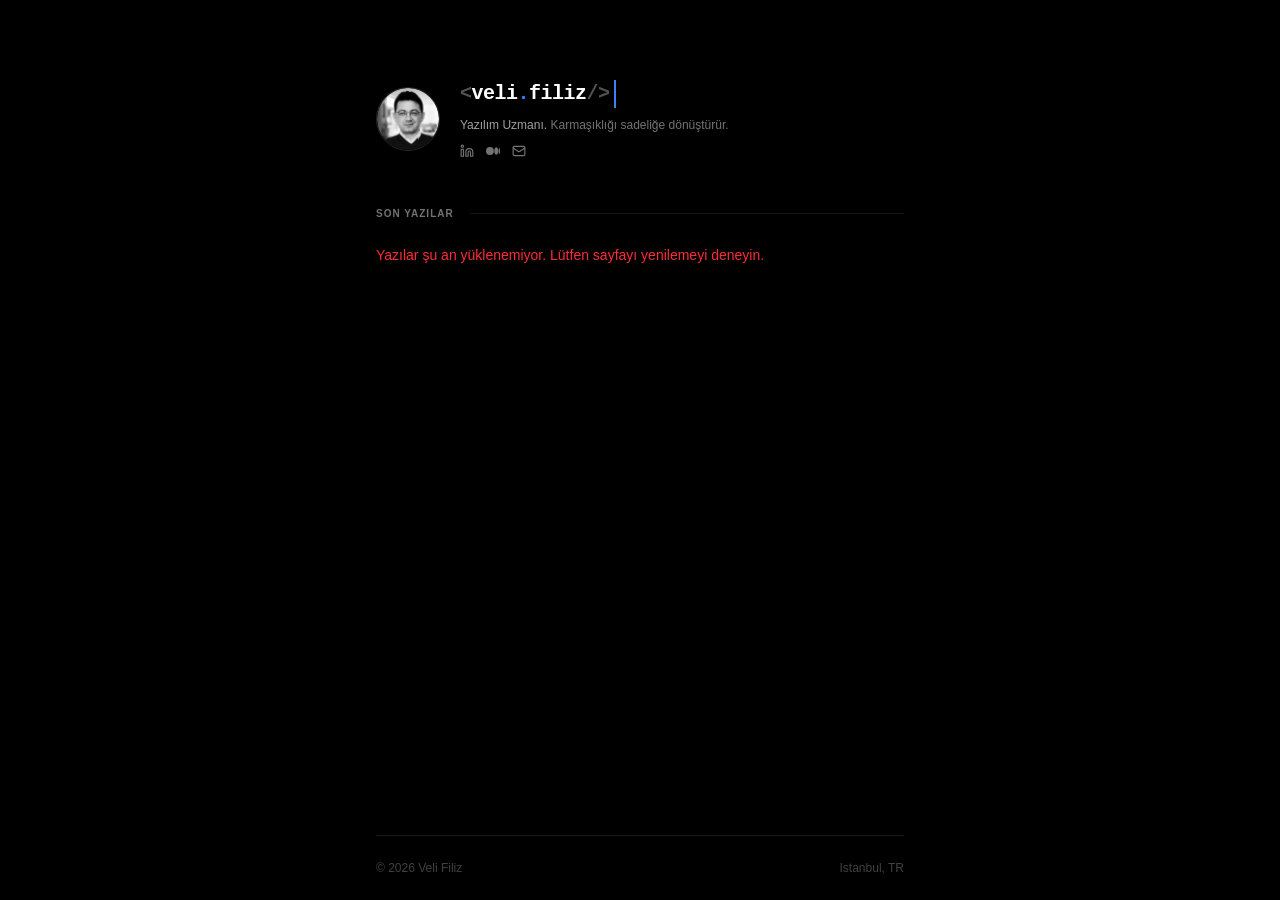
==== commit 67163ee6: "appp" ====
--- a/index.html
+++ b/index.html
@@ -37,7 +37,7 @@
     <meta property="twitter:image" content="/assets/images/profile-pic.png" />
 
     <link rel="canonical" href="https://velifiliz.github.io/" />
-  <script type="module" crossorigin src="/assets/index-CLH1kRkY.js"></script>
+  <script type="module" crossorigin src="/assets/index-CZ9Dr6C4.js"></script>
   <link rel="stylesheet" crossorigin href="/assets/index-CXteMbrf.css">
 </head>
 
